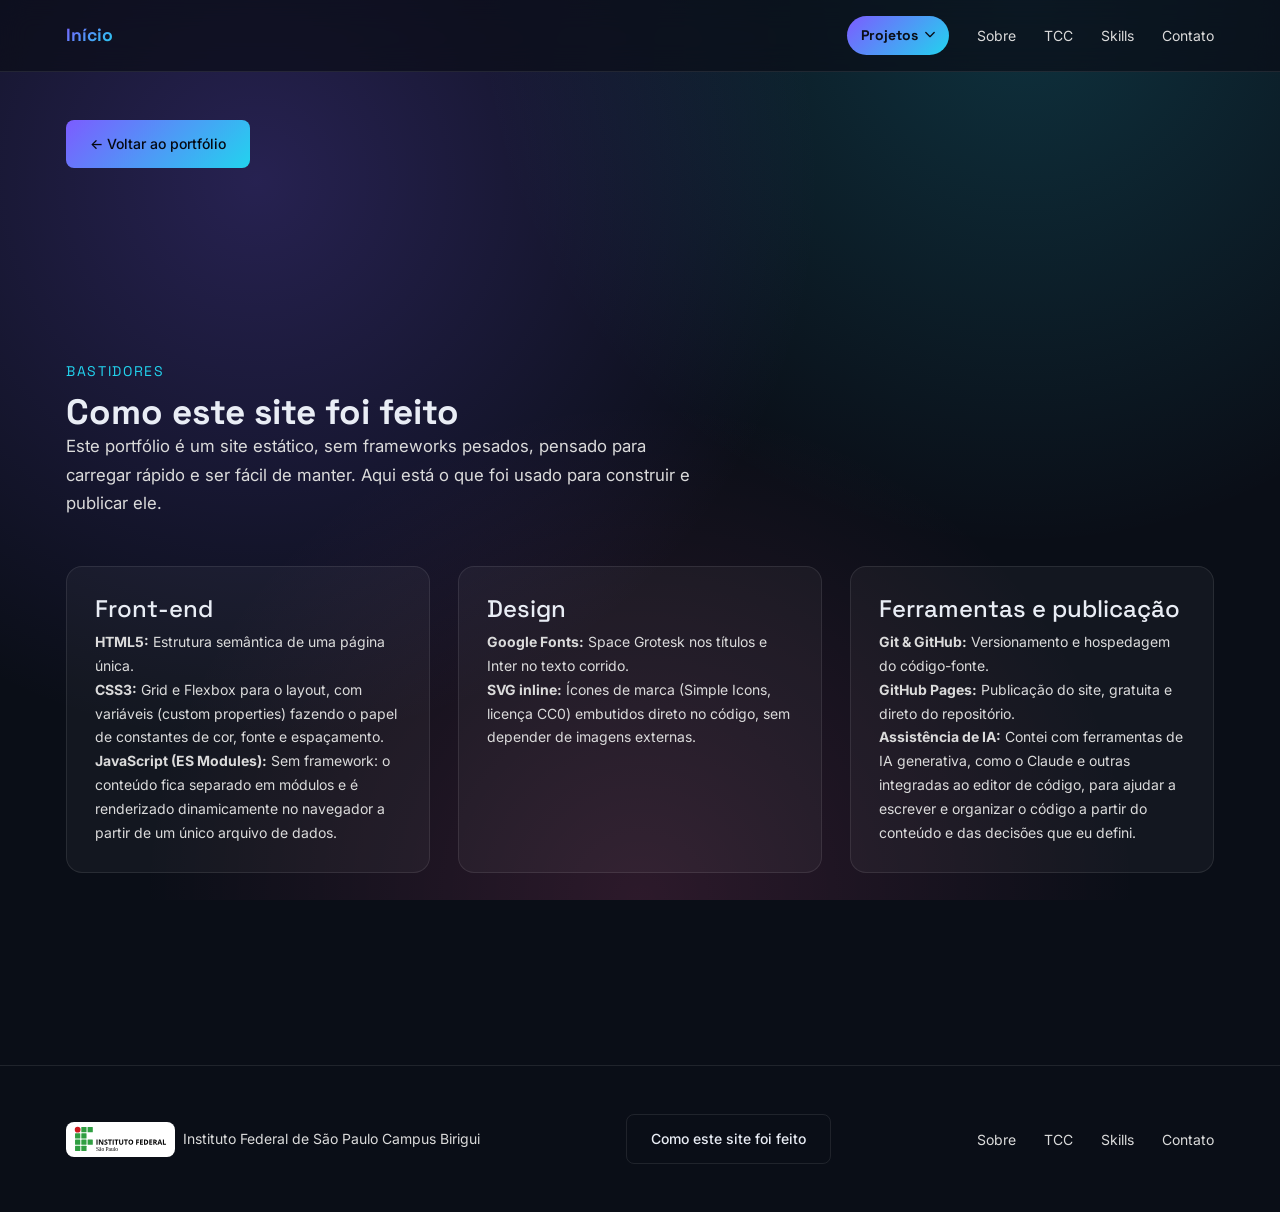
==== tecnologias.html @ b7e650a1 "a" ====
<!DOCTYPE html>
<html lang="pt-BR">
<head>
  <meta charset="UTF-8" />
  <meta name="viewport" content="width=device-width, initial-scale=1.0" />
  <title>Como este site foi feito</title>
  <meta name="description" content="Tecnologias usadas para construir este portfólio" />

  <link rel="icon" type="image/svg+xml" href="data:image/svg+xml,%3Csvg xmlns='http://www.w3.org/2000/svg' viewBox='0 0 64 64'%3E%3Cdefs%3E%3ClinearGradient id='g' x1='0' y1='0' x2='1' y2='1'%3E%3Cstop offset='0' stop-color='%237c5cff'/%3E%3Cstop offset='1' stop-color='%2322d3ee'/%3E%3C/linearGradient%3E%3C/defs%3E%3Crect width='64' height='64' rx='14' fill='url(%23g)'/%3E%3Ctext x='32' y='43' font-family='Arial' font-weight='700' font-size='28' fill='white' text-anchor='middle'%3ELN%3C/text%3E%3C/svg%3E" />

  <link rel="preconnect" href="https://fonts.googleapis.com" />
  <link rel="preconnect" href="https://fonts.gstatic.com" crossorigin />
  <link href="https://fonts.googleapis.com/css2?family=Space+Grotesk:wght@500;700&family=Inter:wght@400;500&display=swap" rel="stylesheet" />

  <link rel="stylesheet" href="./css/0-style.css" />
</head>
<body>
  <header class="site-header" id="site-header">
    <div class="container">
      <a href="#inicio" class="brand" id="nav-brand"></a>
      <nav>
        <ul class="nav-links" id="nav-links"></ul>
      </nav>
      <button class="nav-toggle" id="nav-toggle" type="button" aria-expanded="false" aria-controls="nav-links" aria-label="Abrir menu">
        <span class="nav-toggle-bar"></span>
        <span class="nav-toggle-bar"></span>
        <span class="nav-toggle-bar"></span>
      </button>
    </div>
  </header>

  <main class="container">
    <section id="voltar">
      <a class="btn btn--primary" href="./index.html">← Voltar ao portfólio</a>
    </section>

    <section id="tecnologias">
      <div class="section-head" id="makingof-head" data-reveal></div>
      <div class="grid grid--cards" id="makingof-body" data-reveal></div>
    </section>
  </main>

  <footer class="site-footer" id="site-footer">
    <div class="container">
      <a class="footer-org" id="footer-org" target="_blank" rel="noopener"></a>
      <a class="btn btn--ghost" id="footer-cta"></a>
      <ul class="nav-links" id="footer-links"></ul>
    </div>
  </footer>

  <script type="module" src="./js/0-script.js"></script>
</body>
</html>
---- css/0-style.css ----
/* Ponto de entrada: apenas agrega os módulos numerados abaixo para o index.html */
@import "./1-tokens.css";
@import "./2-reset.css";
@import "./3-layout.css";
@import "./4-components.css";
@import "./5-animations.css";
@import "./6-responsive.css";
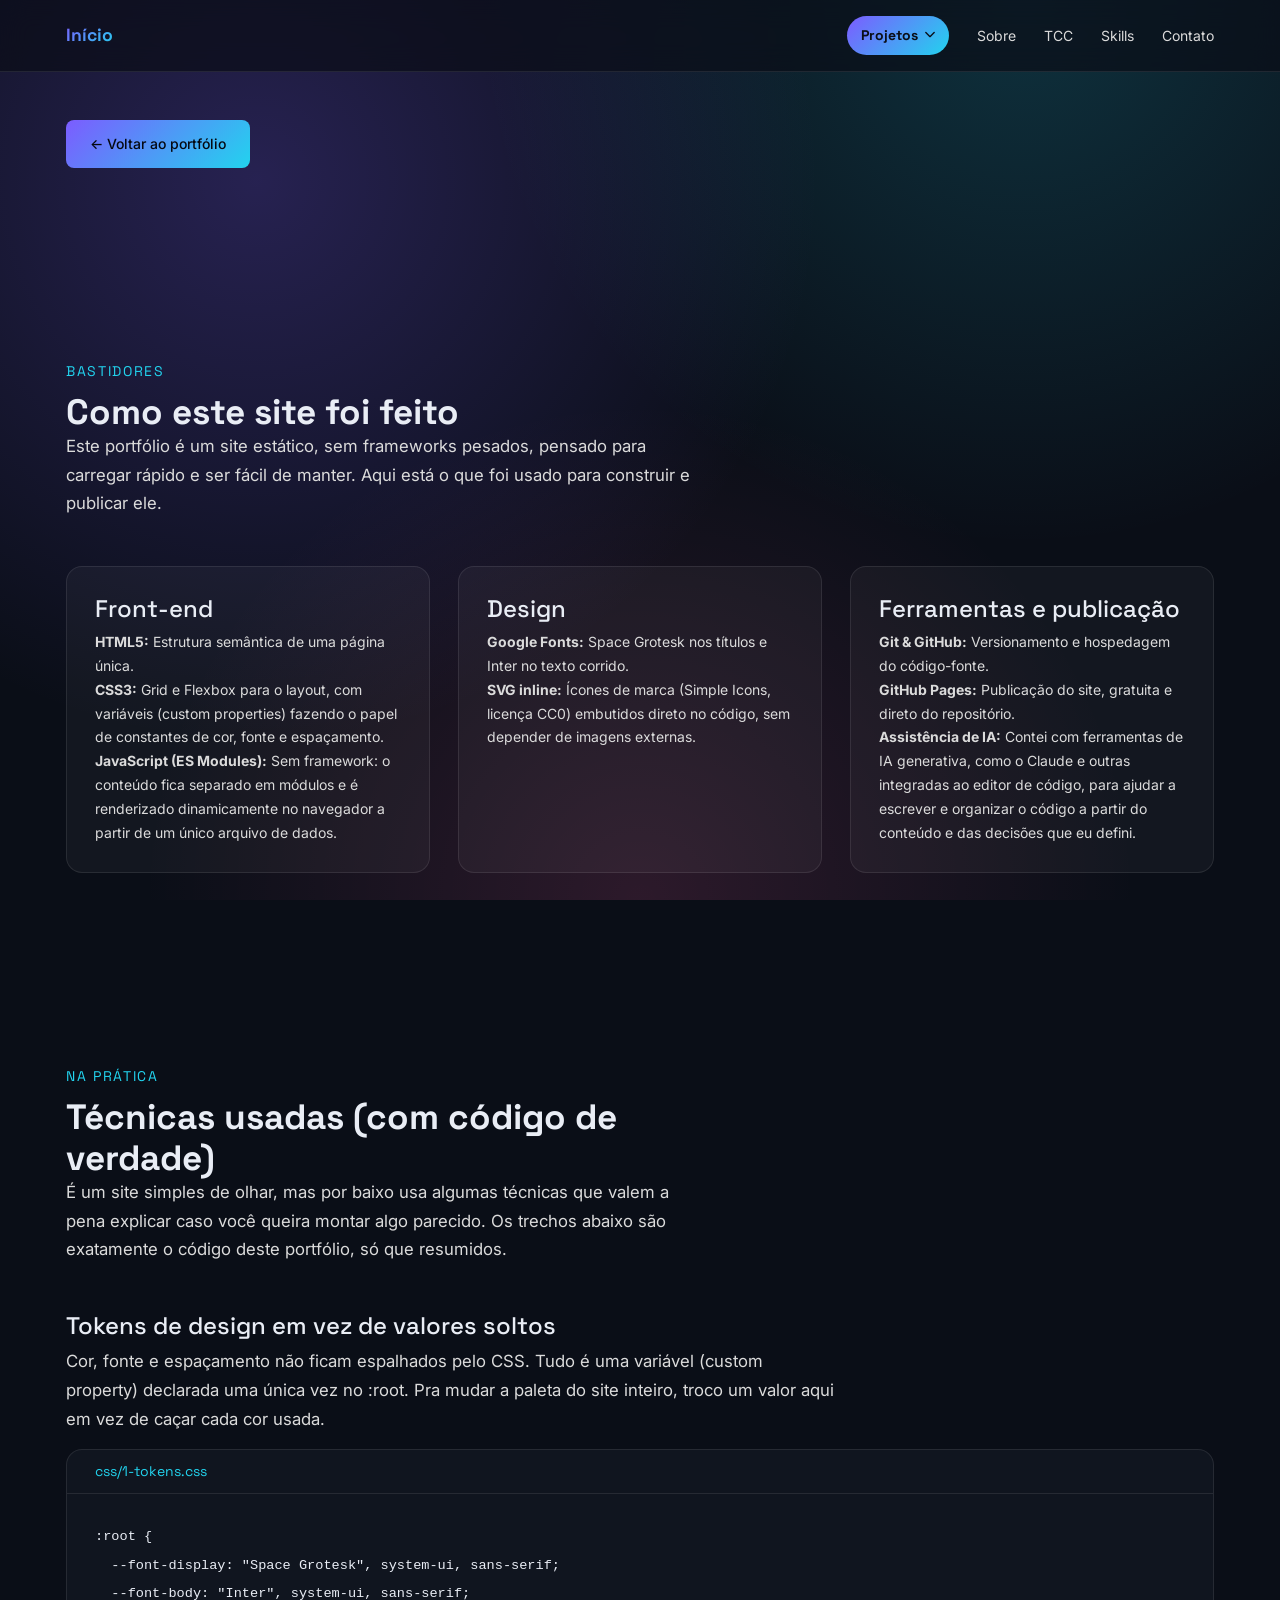
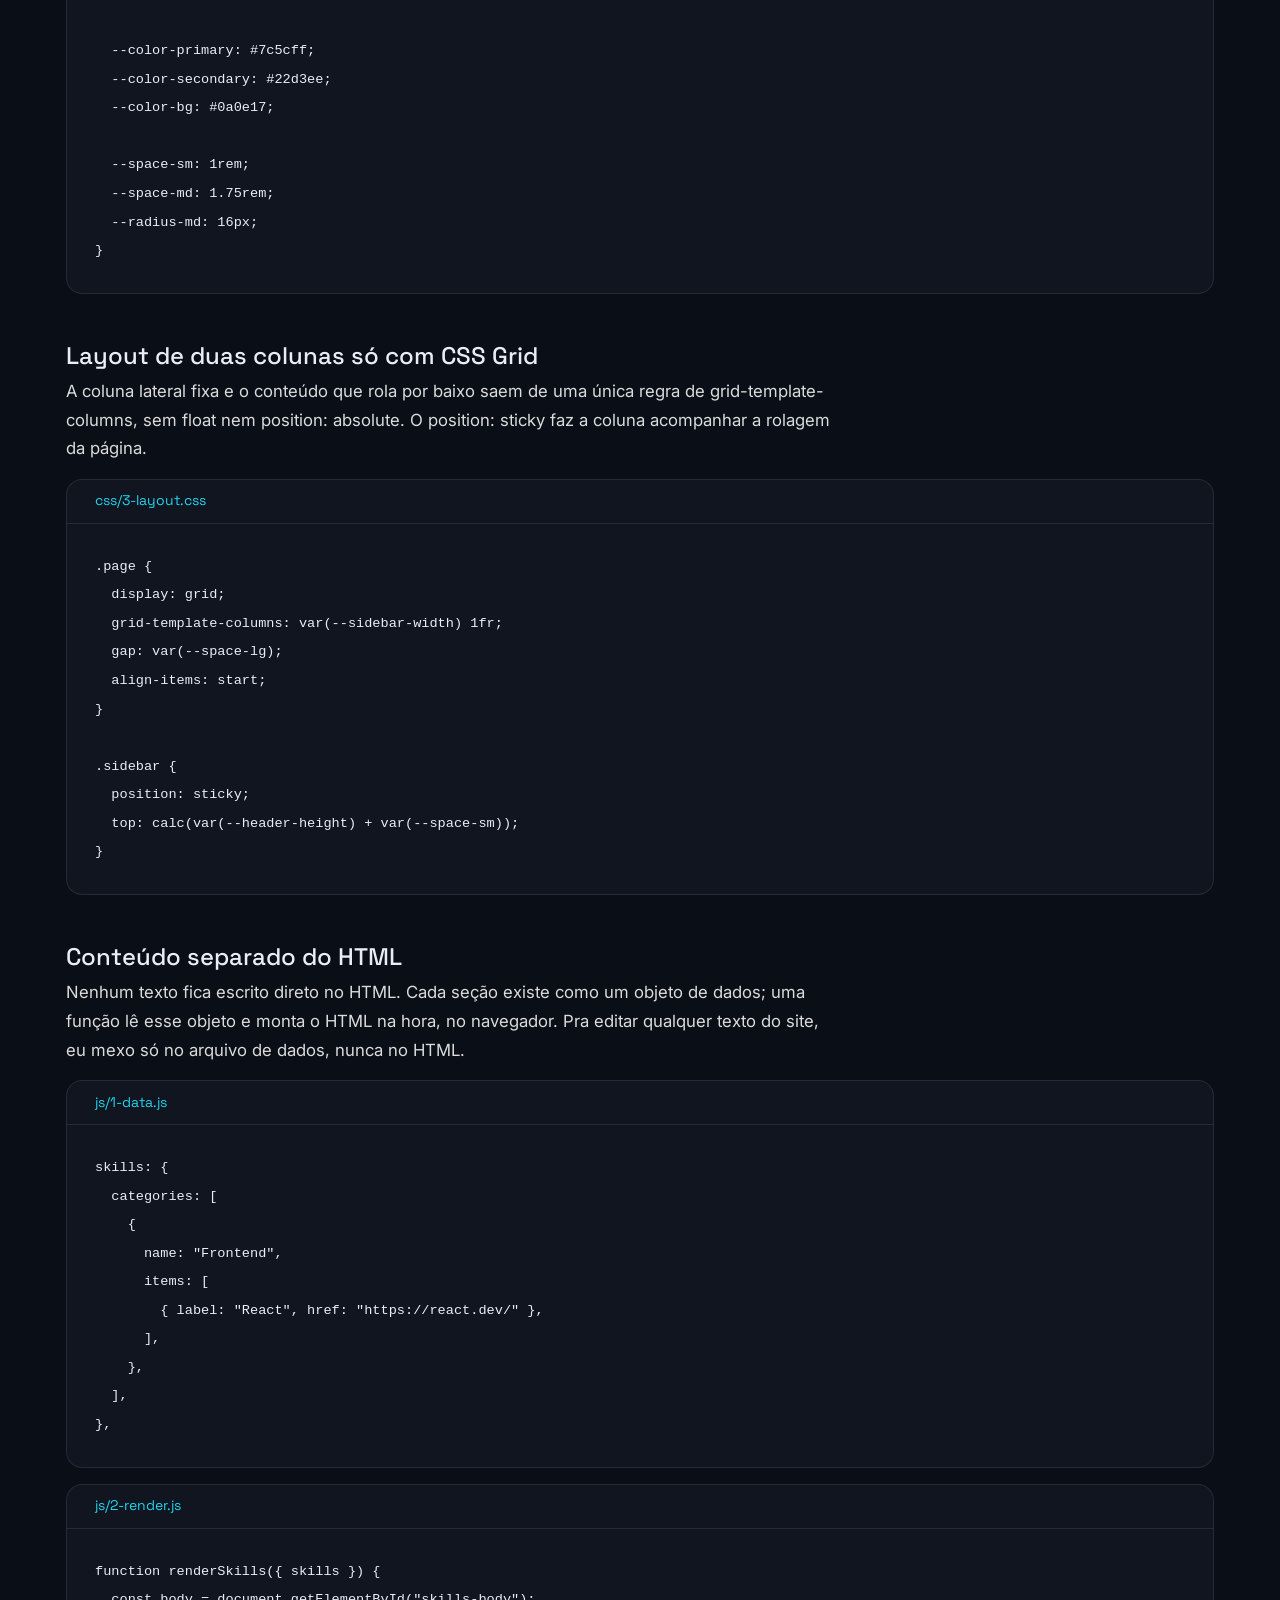
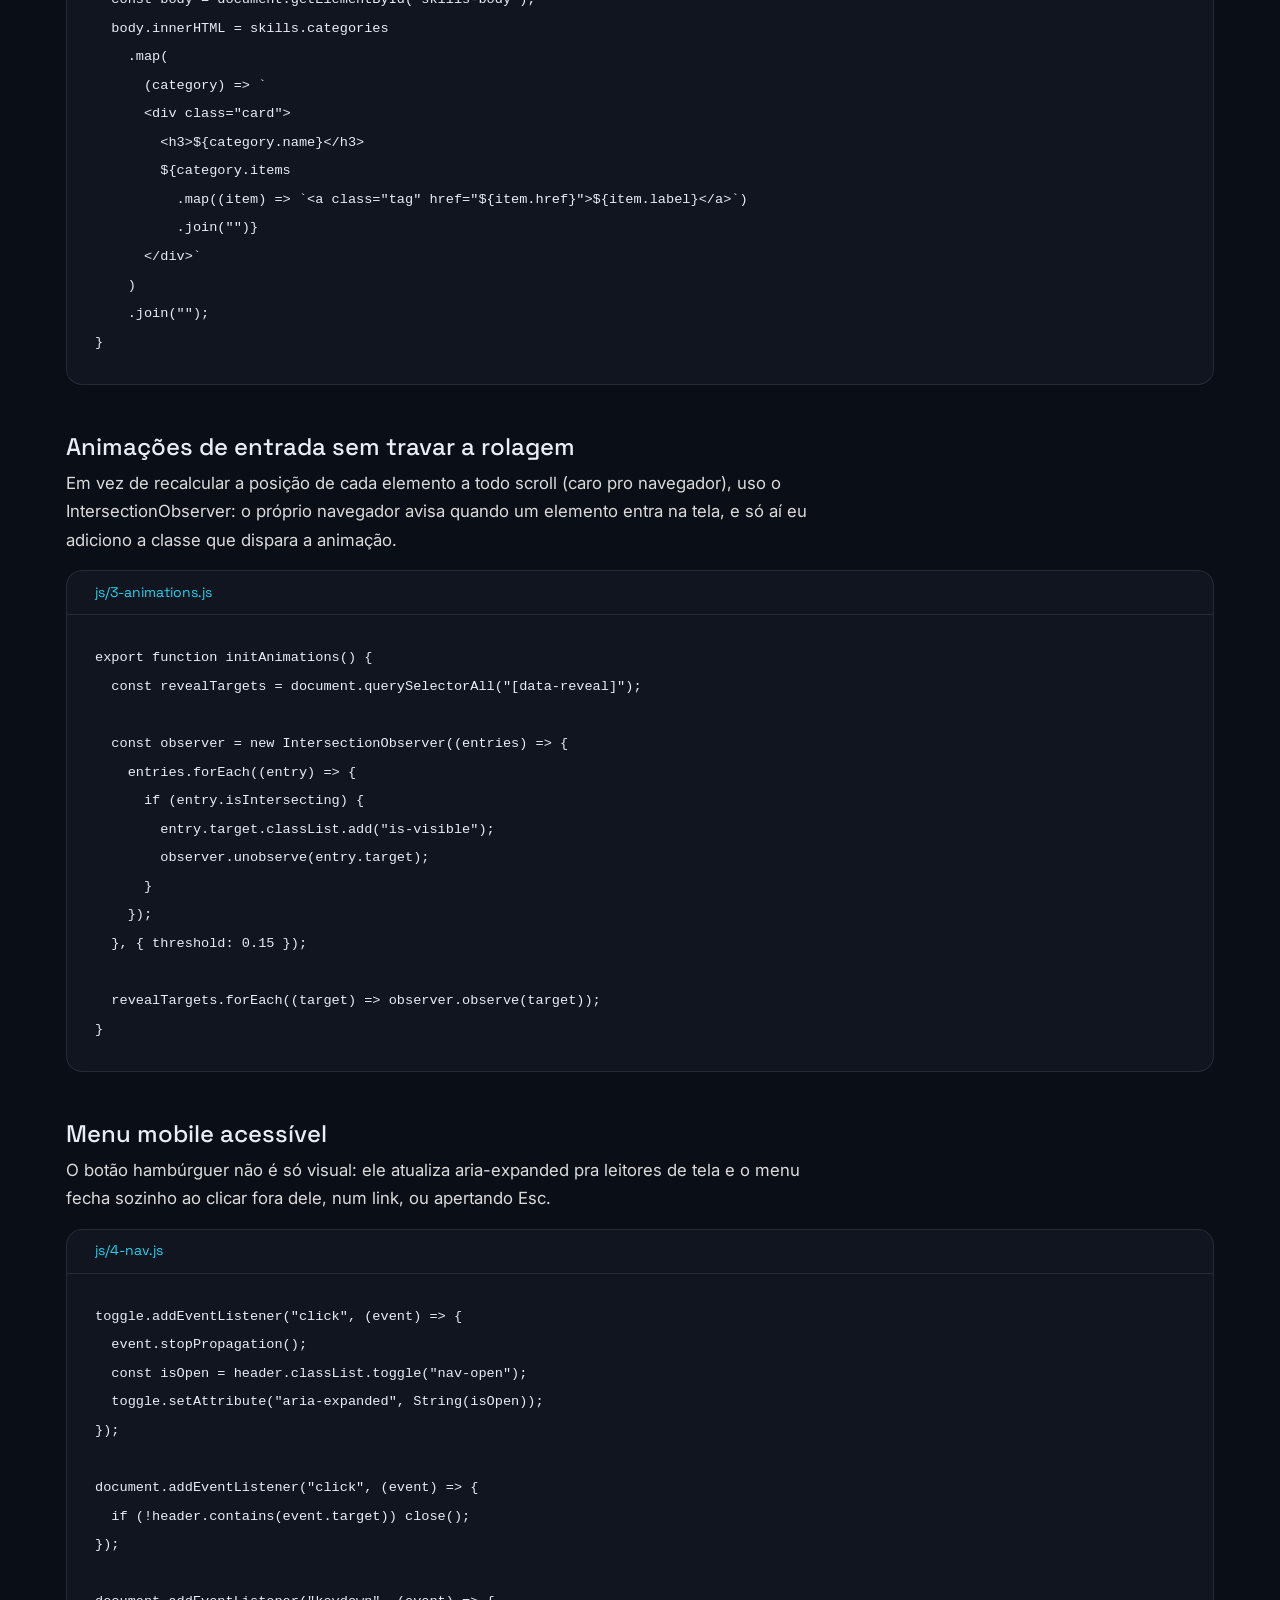
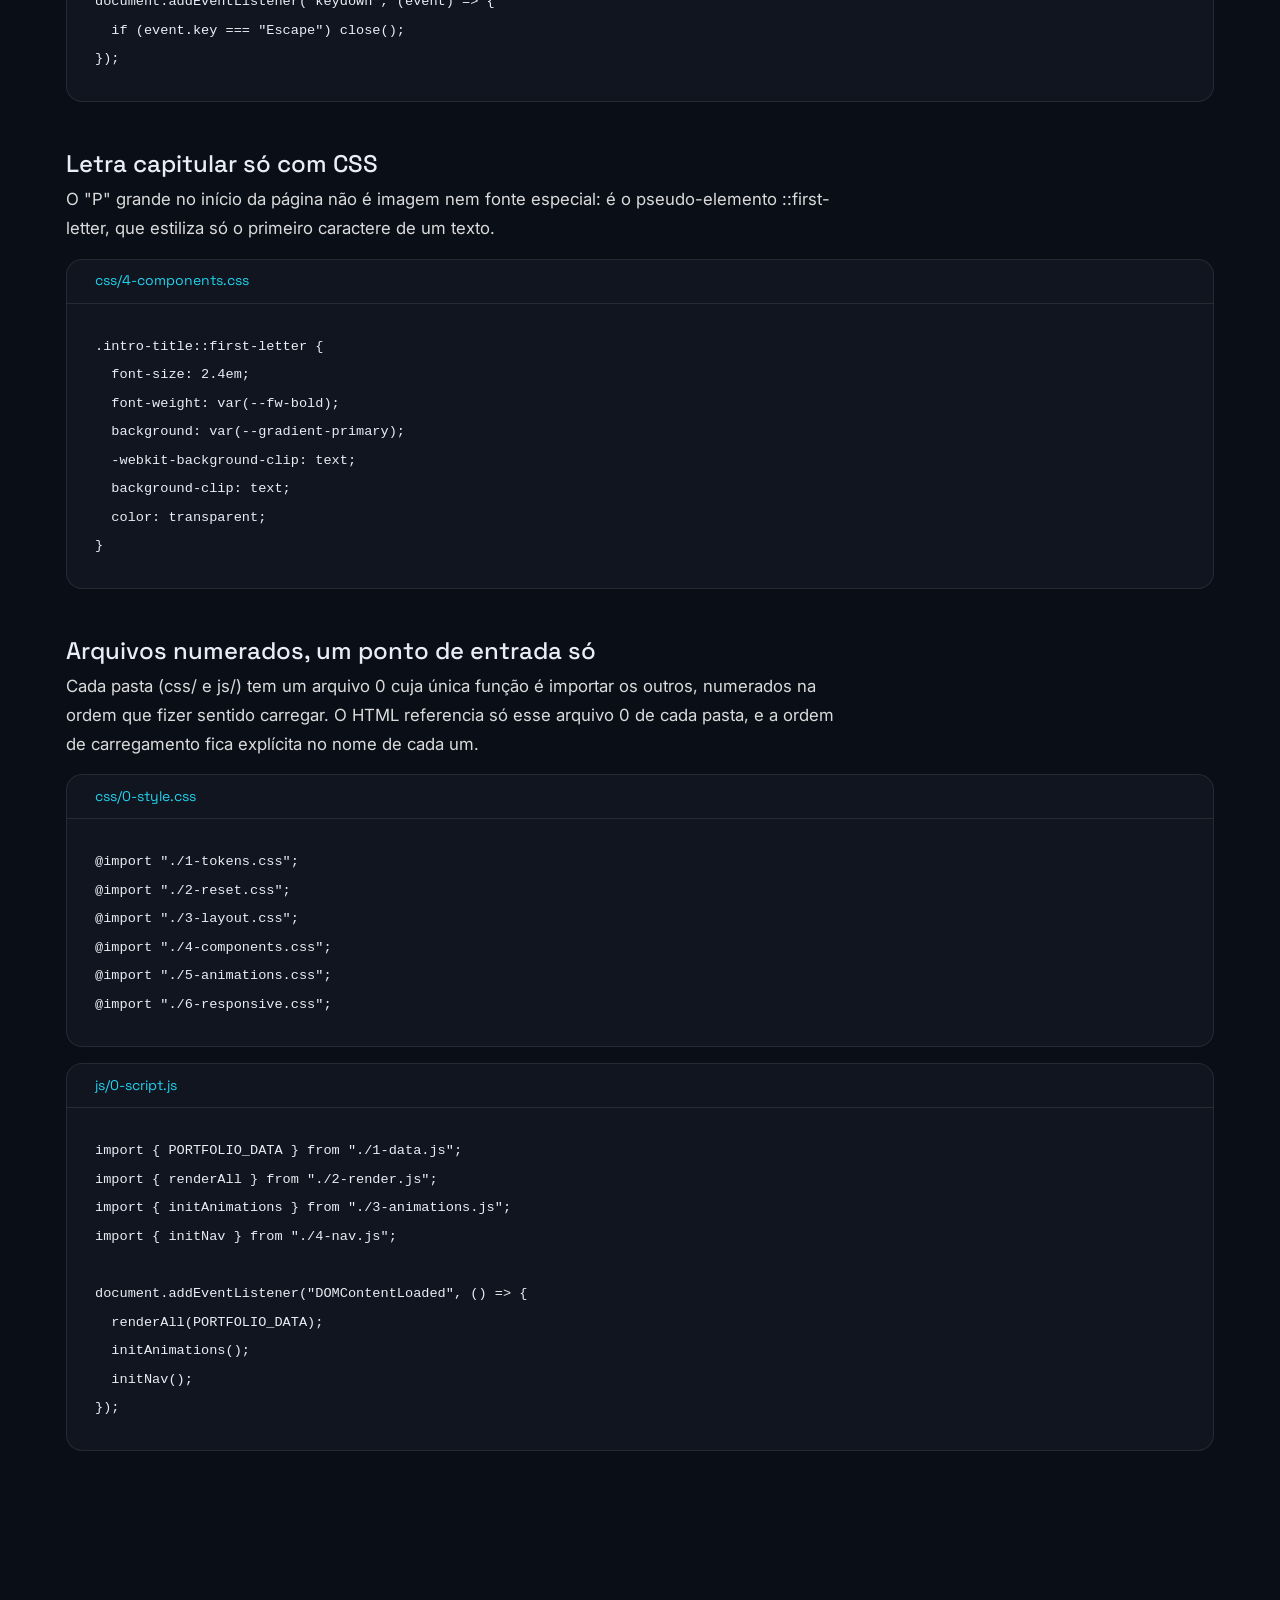
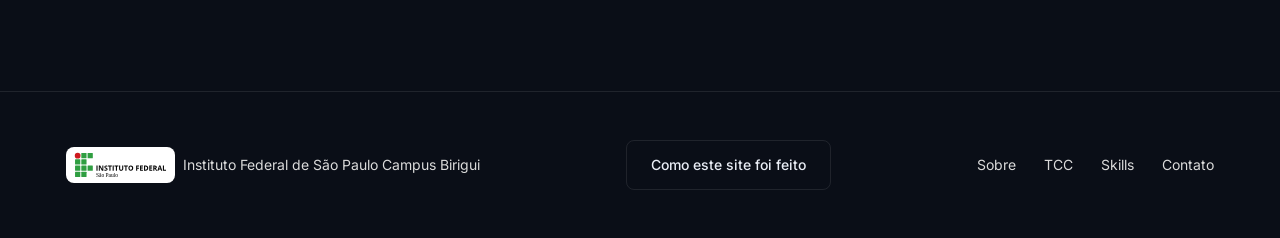
==== commit 2fb649f0: "Perfeito" ====
--- a/tecnologias.html
+++ b/tecnologias.html
@@ -38,6 +38,11 @@
       <div class="section-head" id="makingof-head" data-reveal></div>
       <div class="grid grid--cards" id="makingof-body" data-reveal></div>
     </section>
+
+    <section id="tutorial">
+      <div class="section-head" id="tutorial-head" data-reveal></div>
+      <div id="tutorial-body"></div>
+    </section>
   </main>
 
   <footer class="site-footer" id="site-footer">
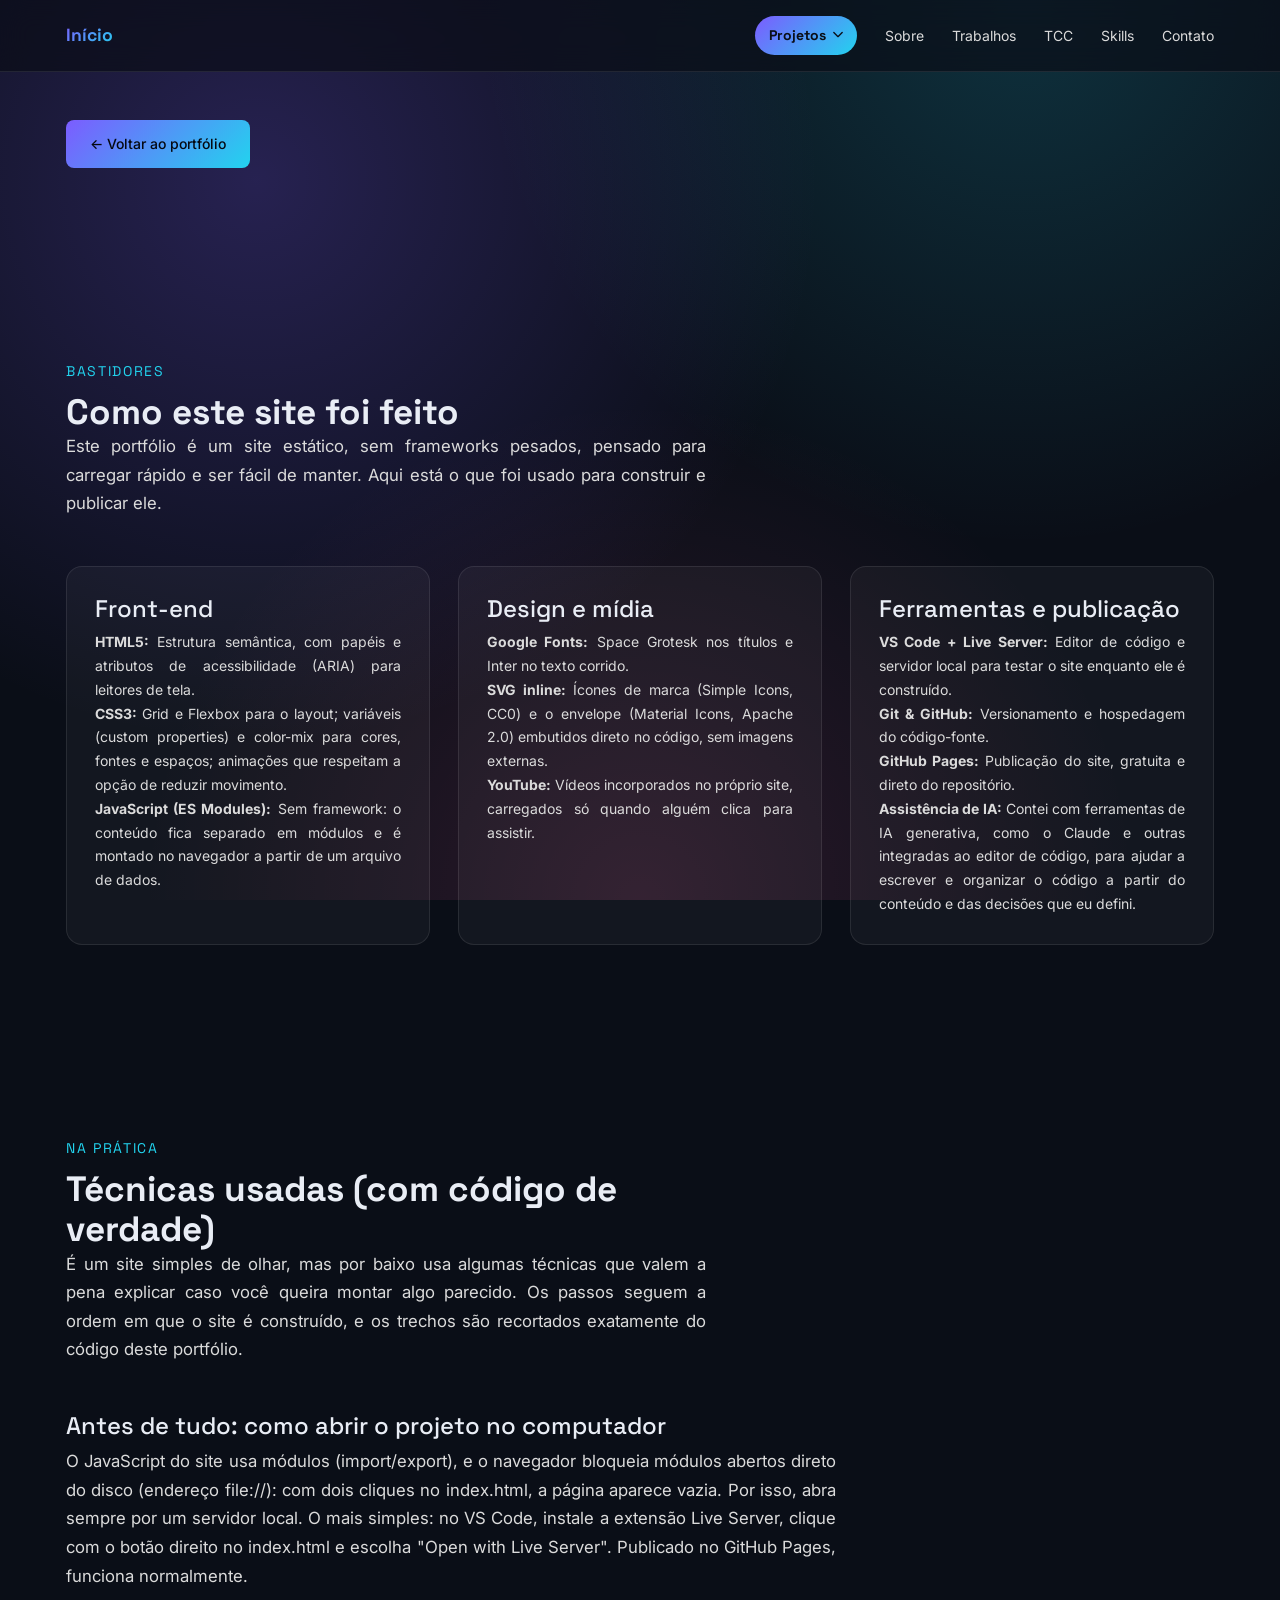
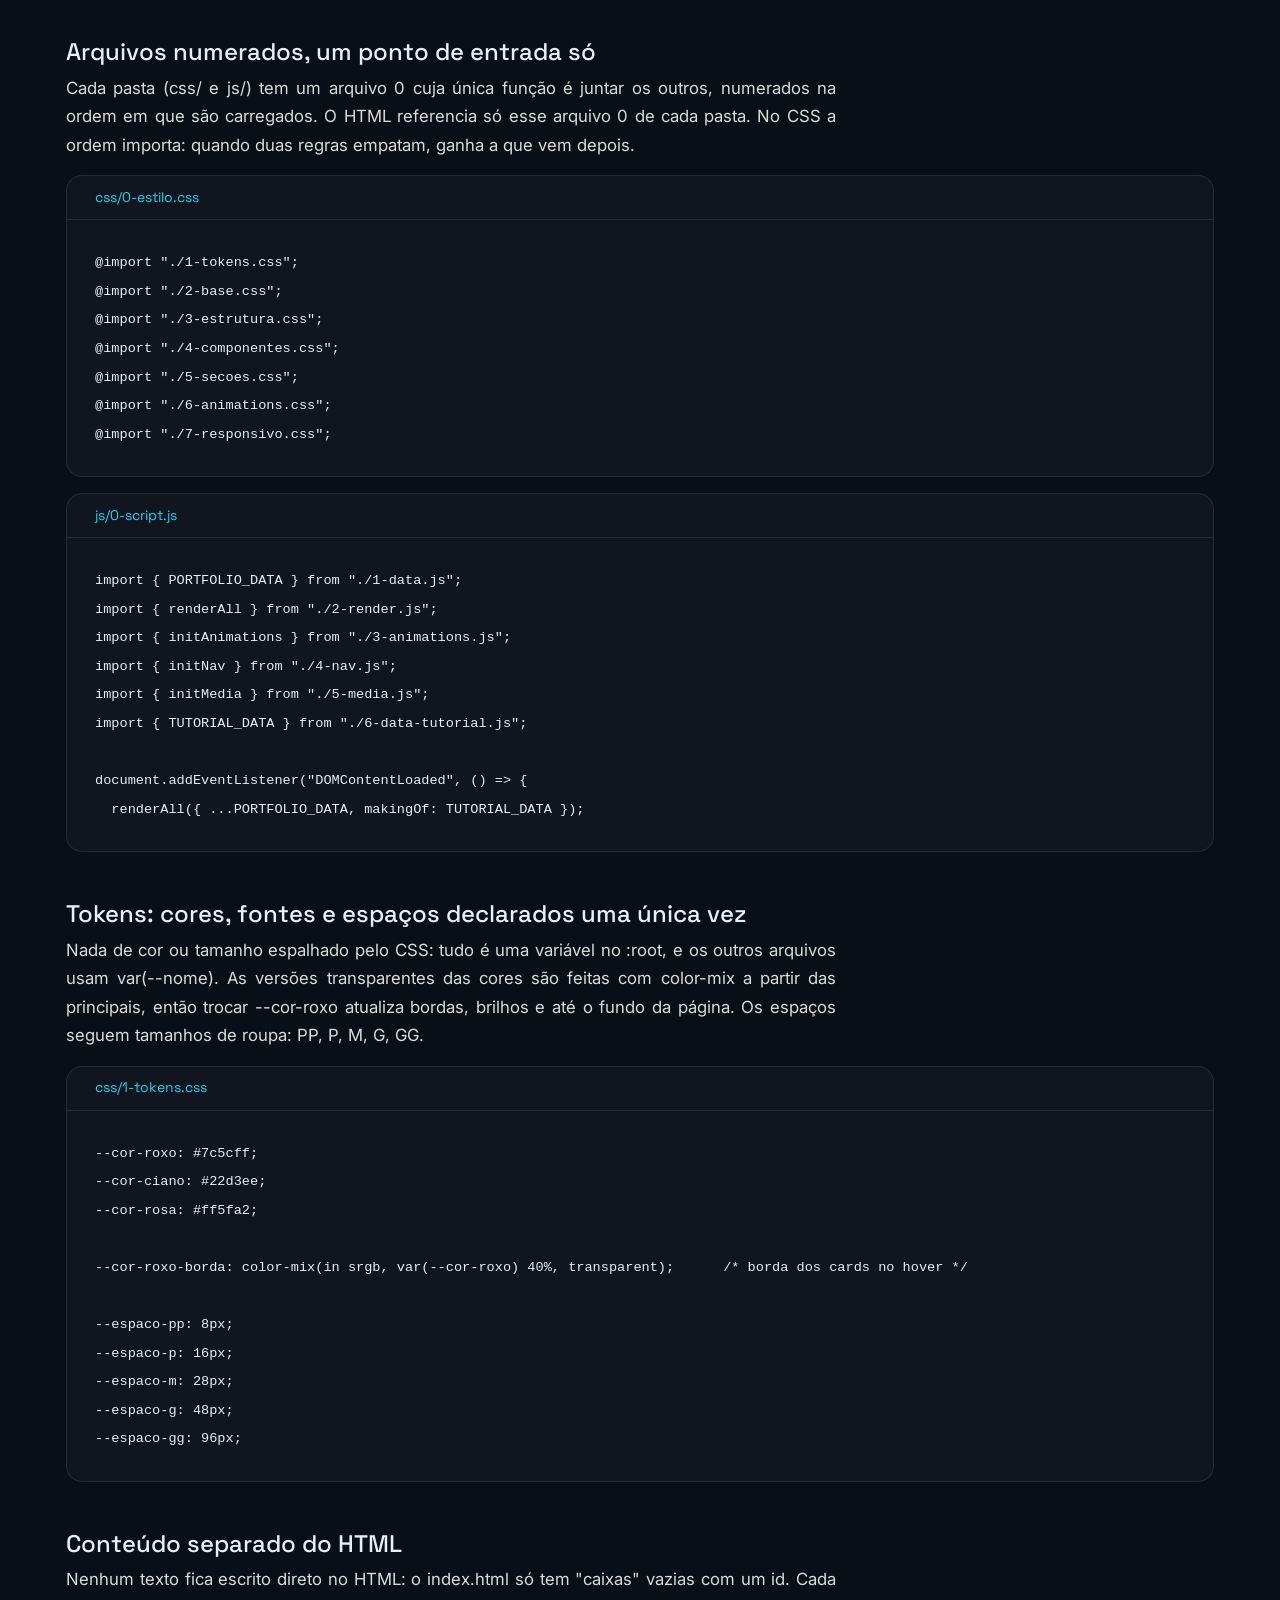
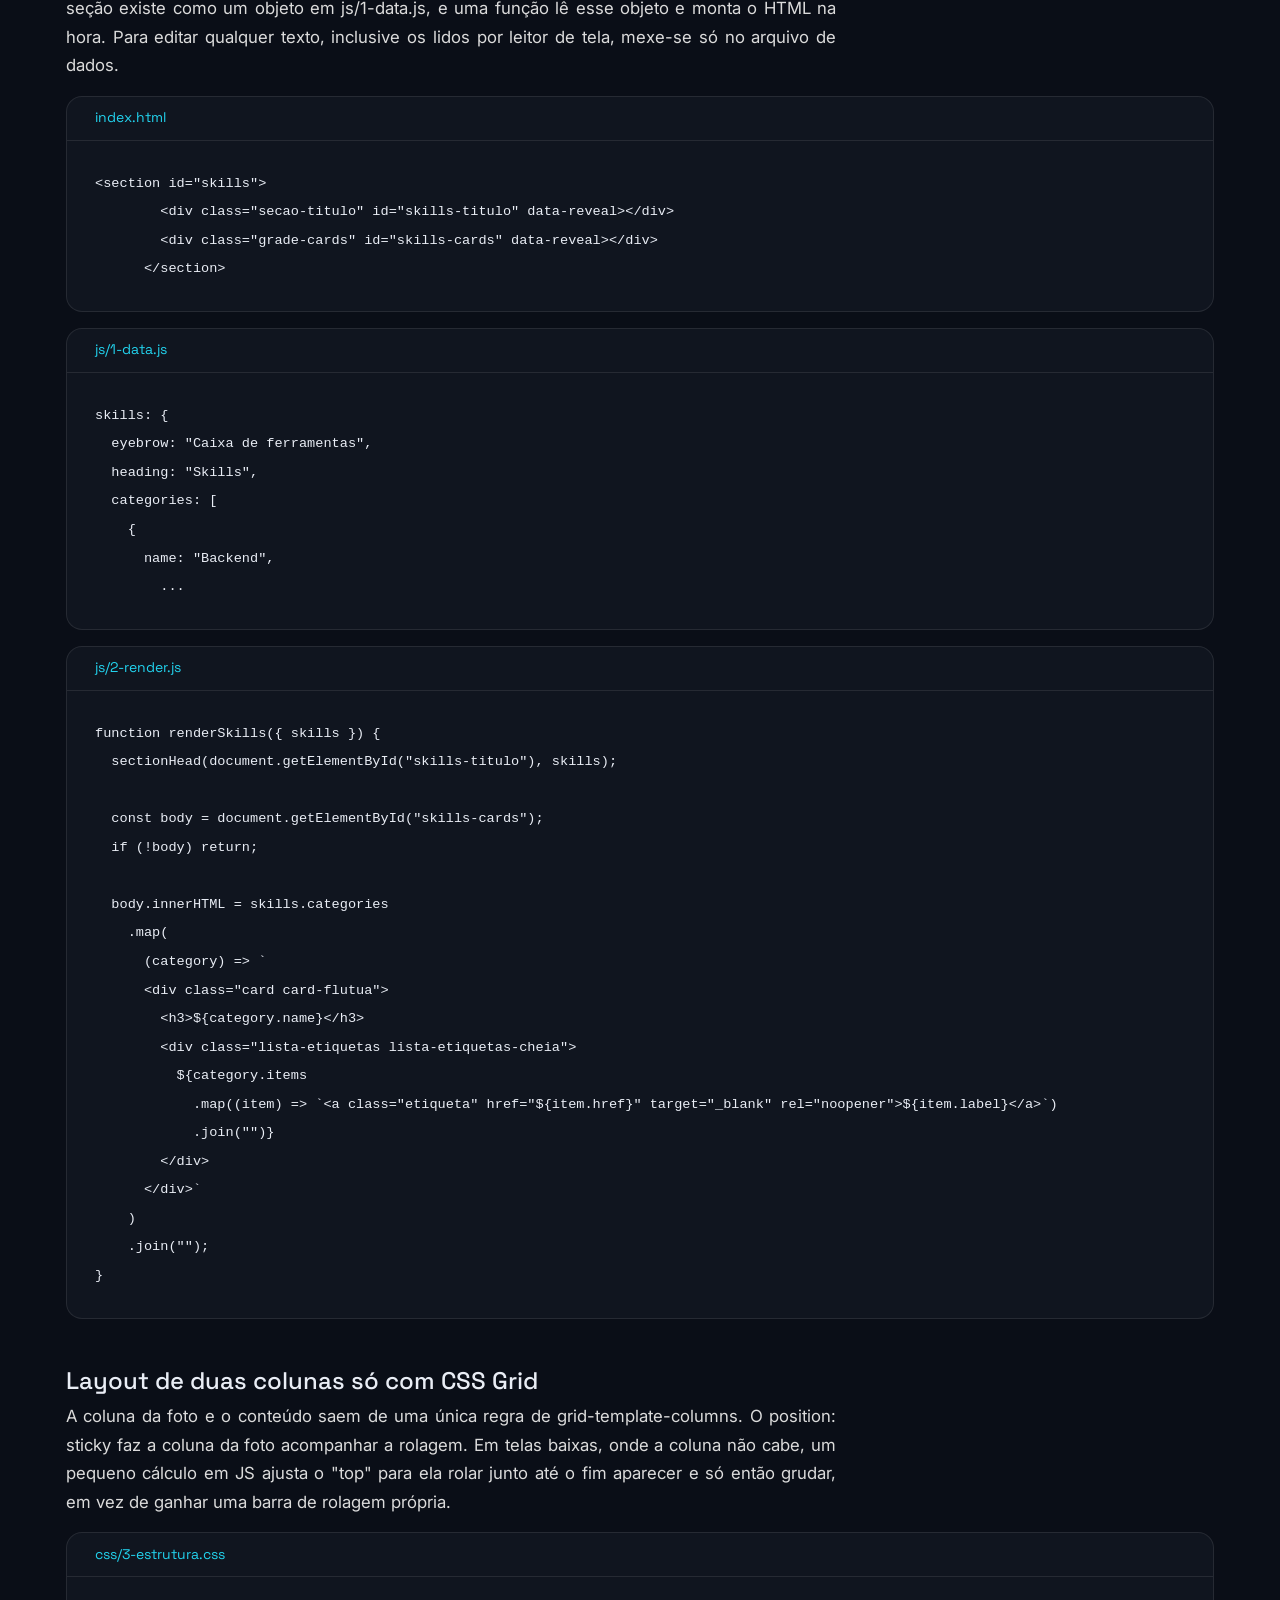
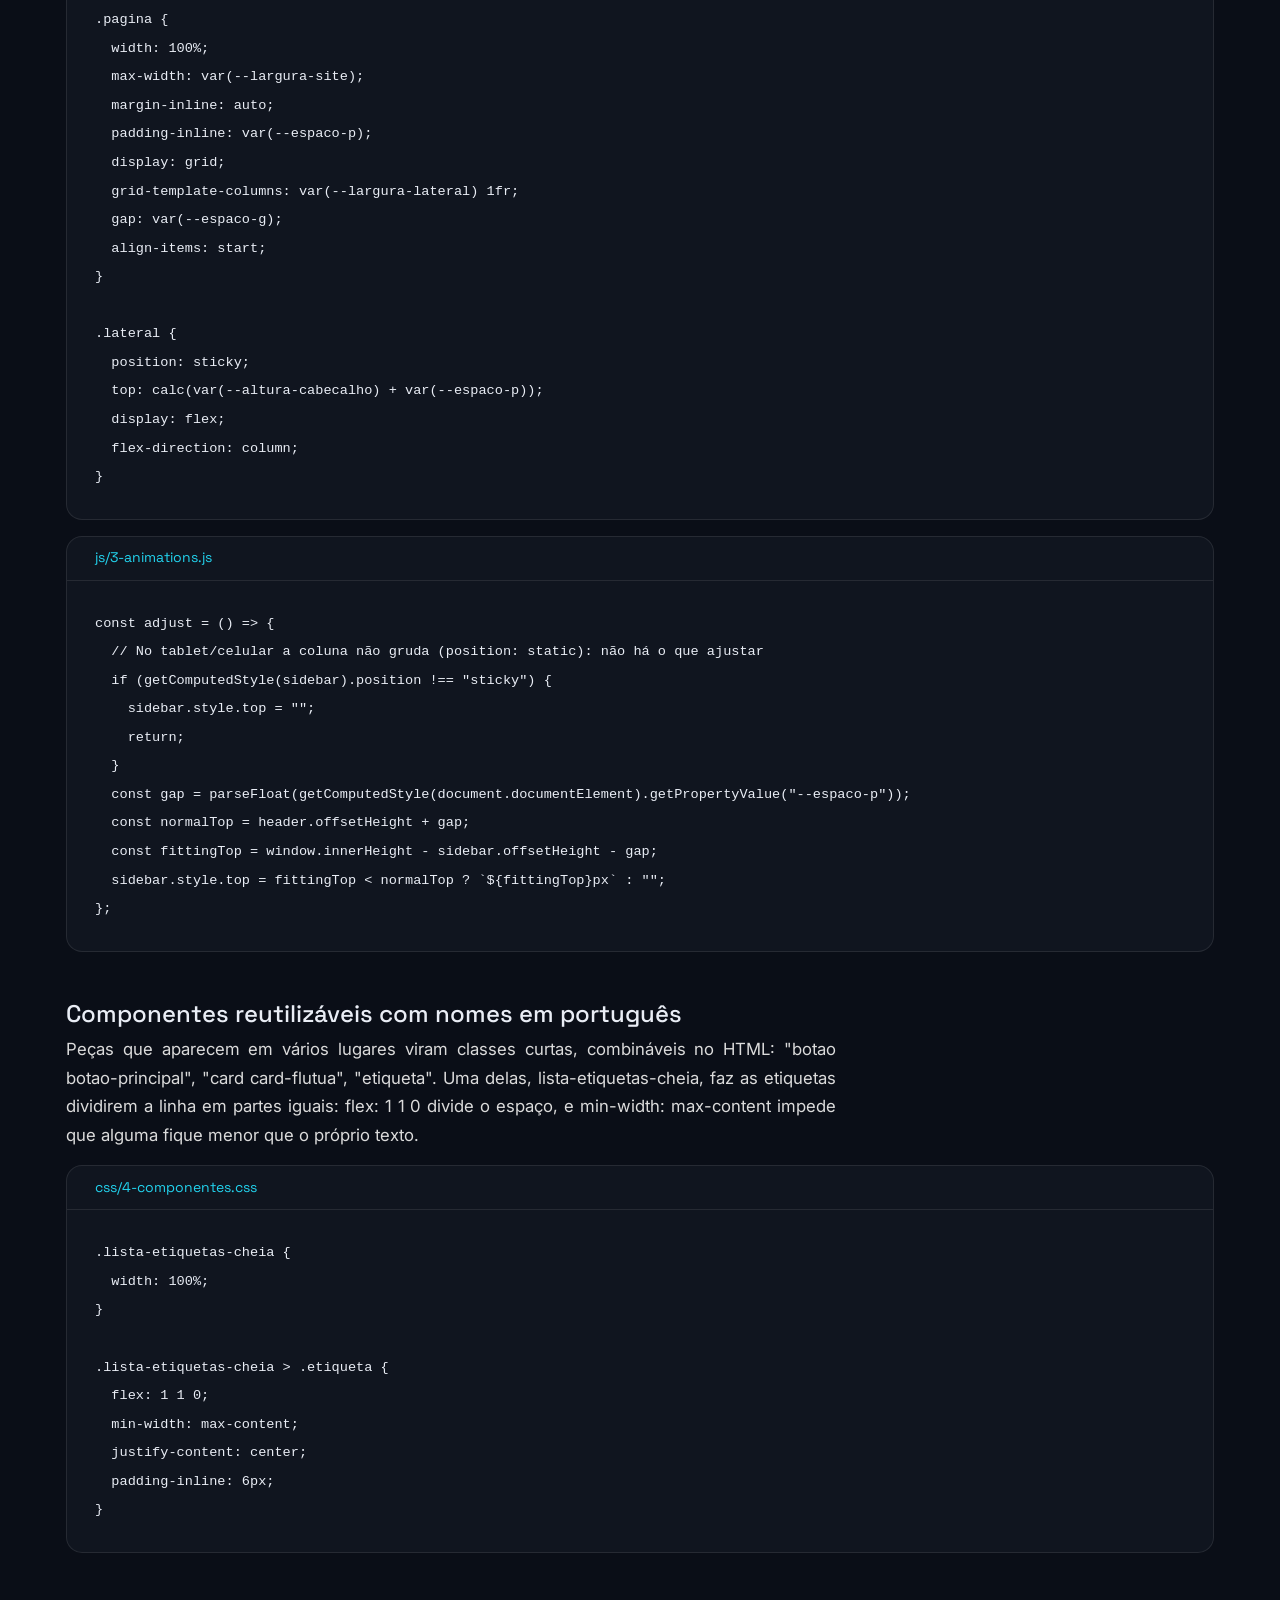
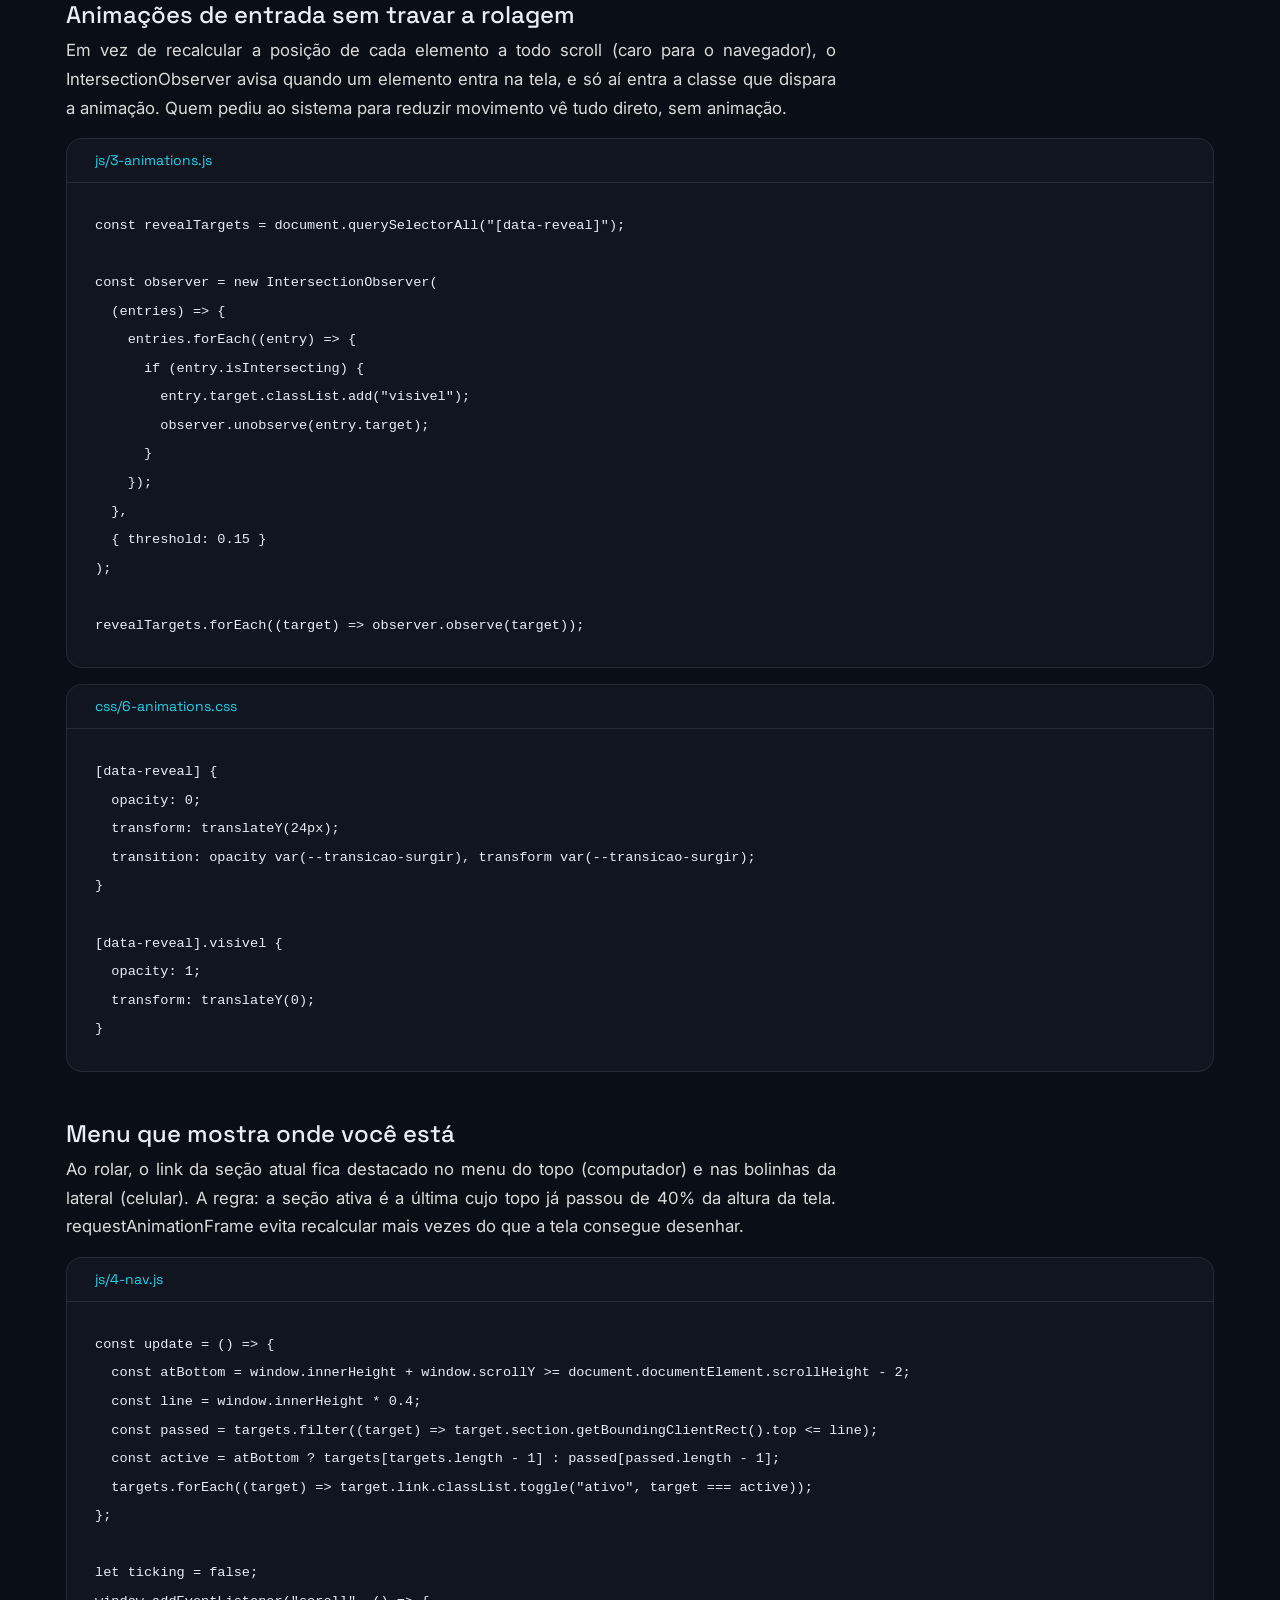
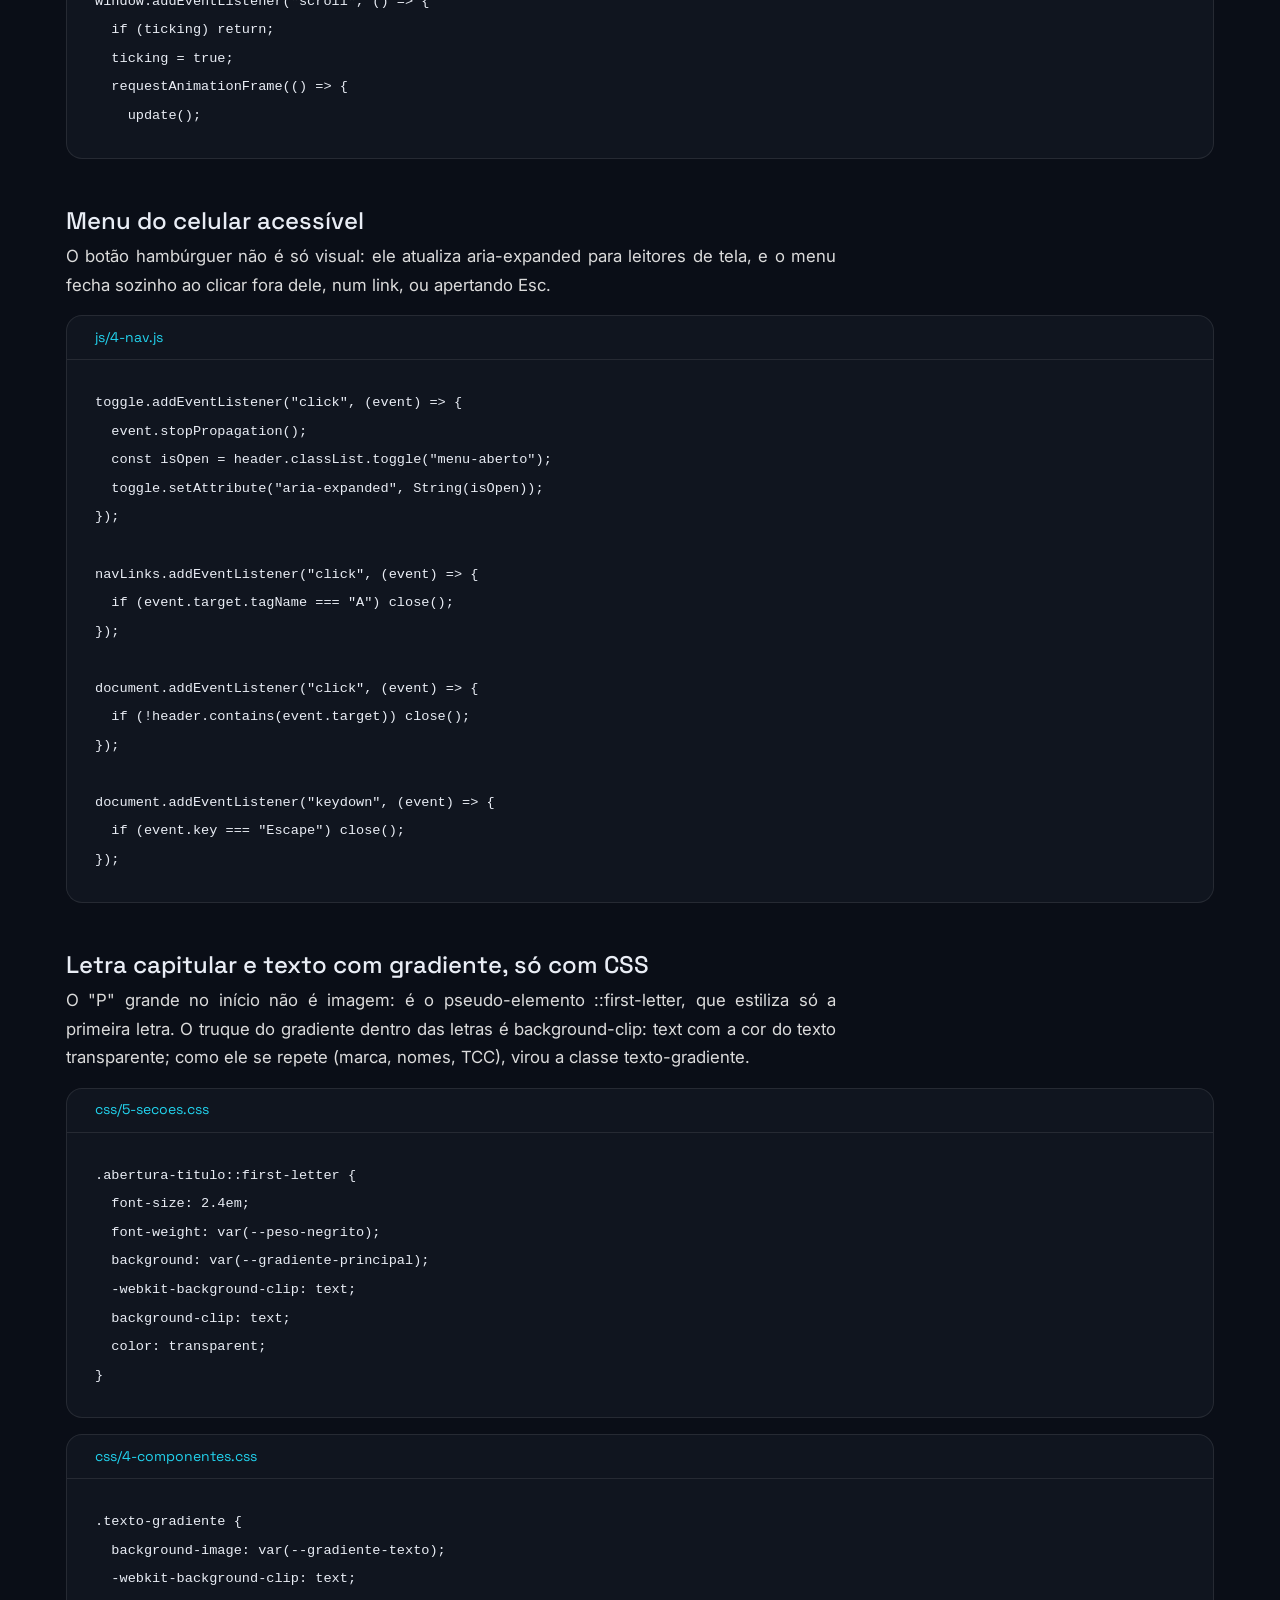
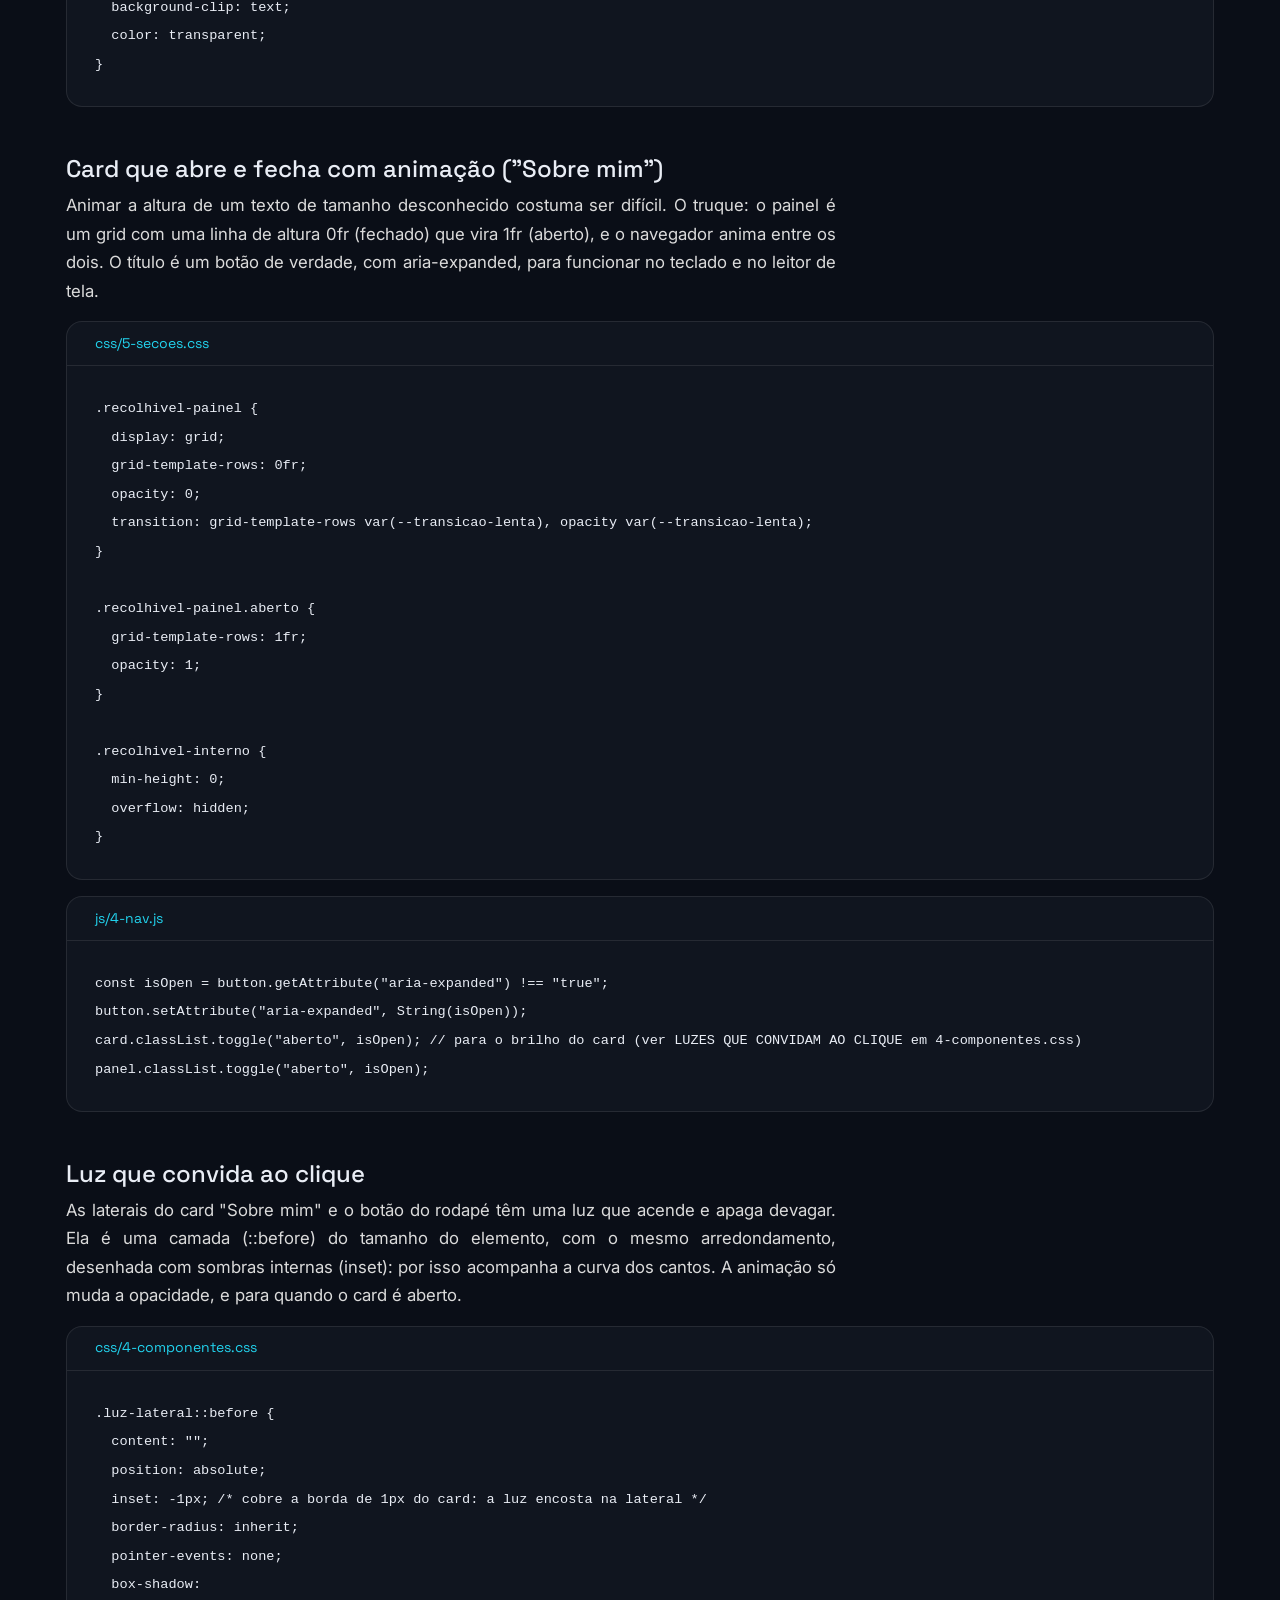
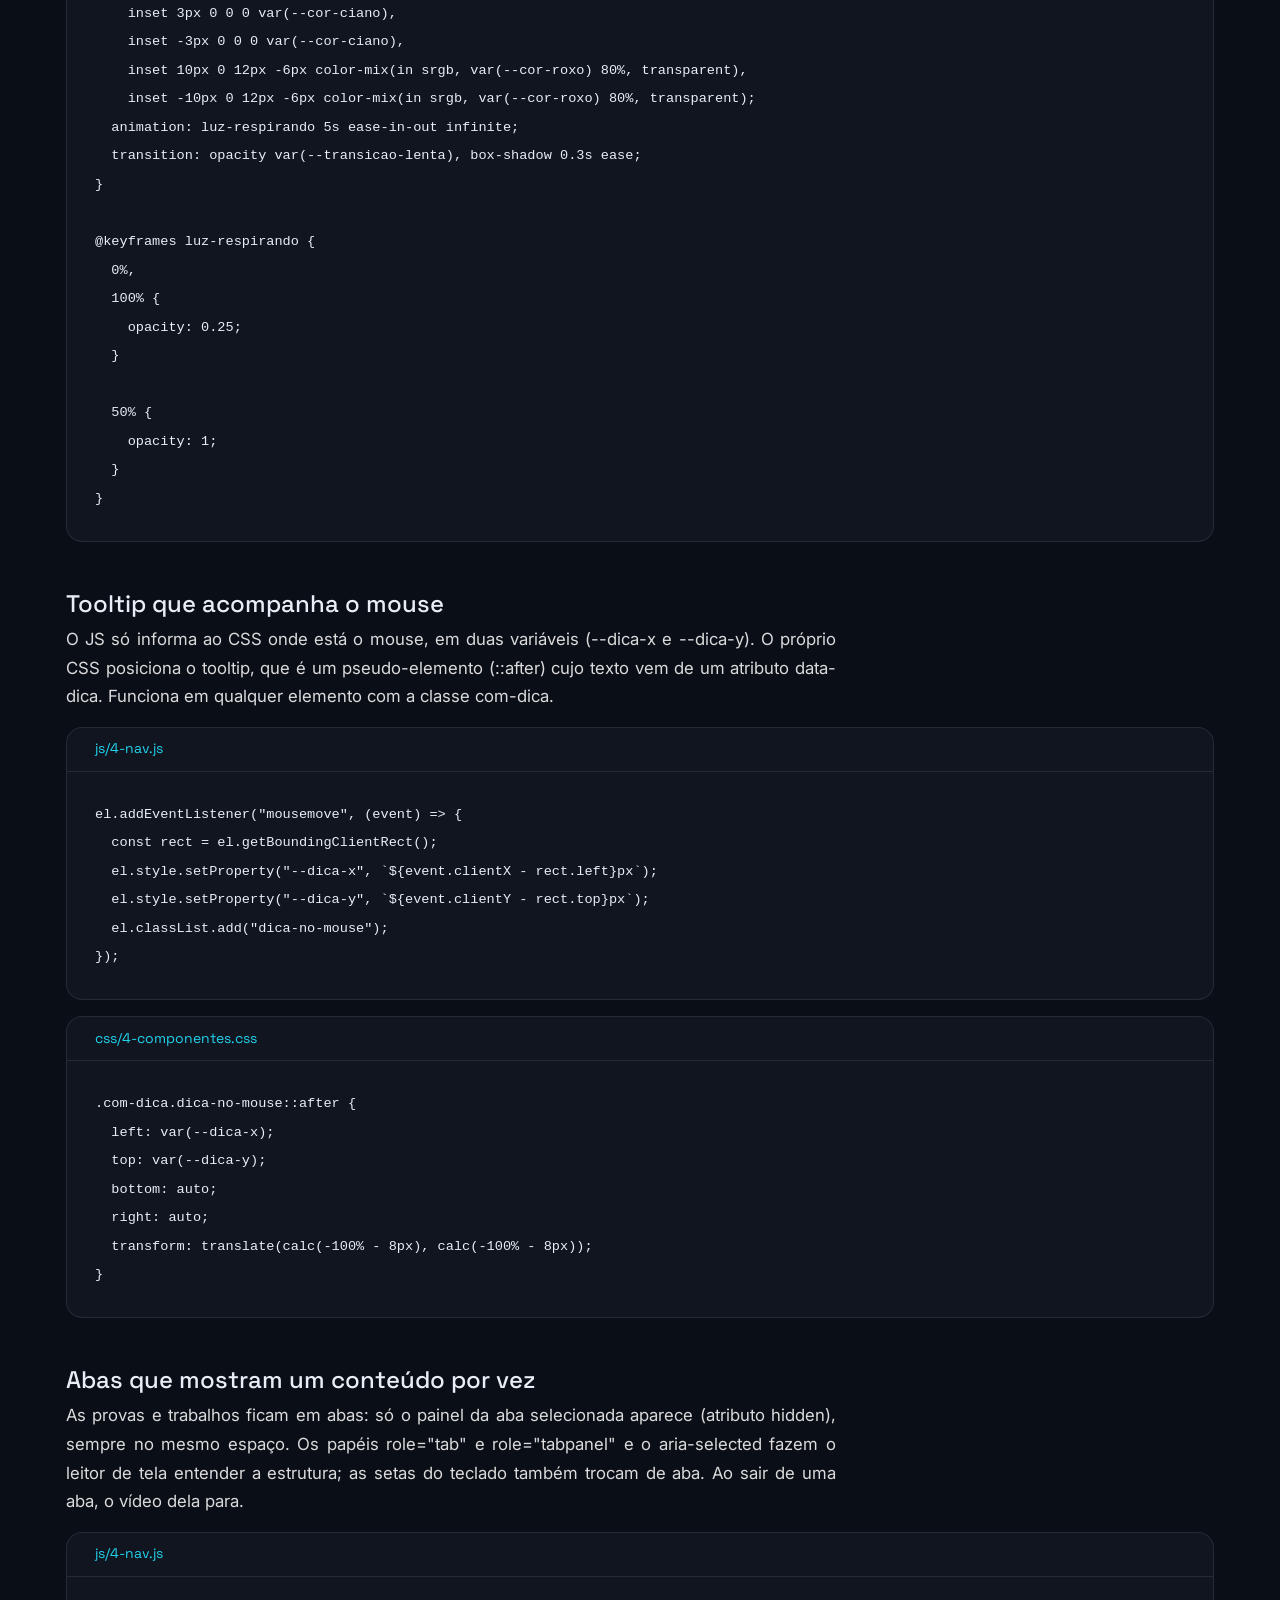
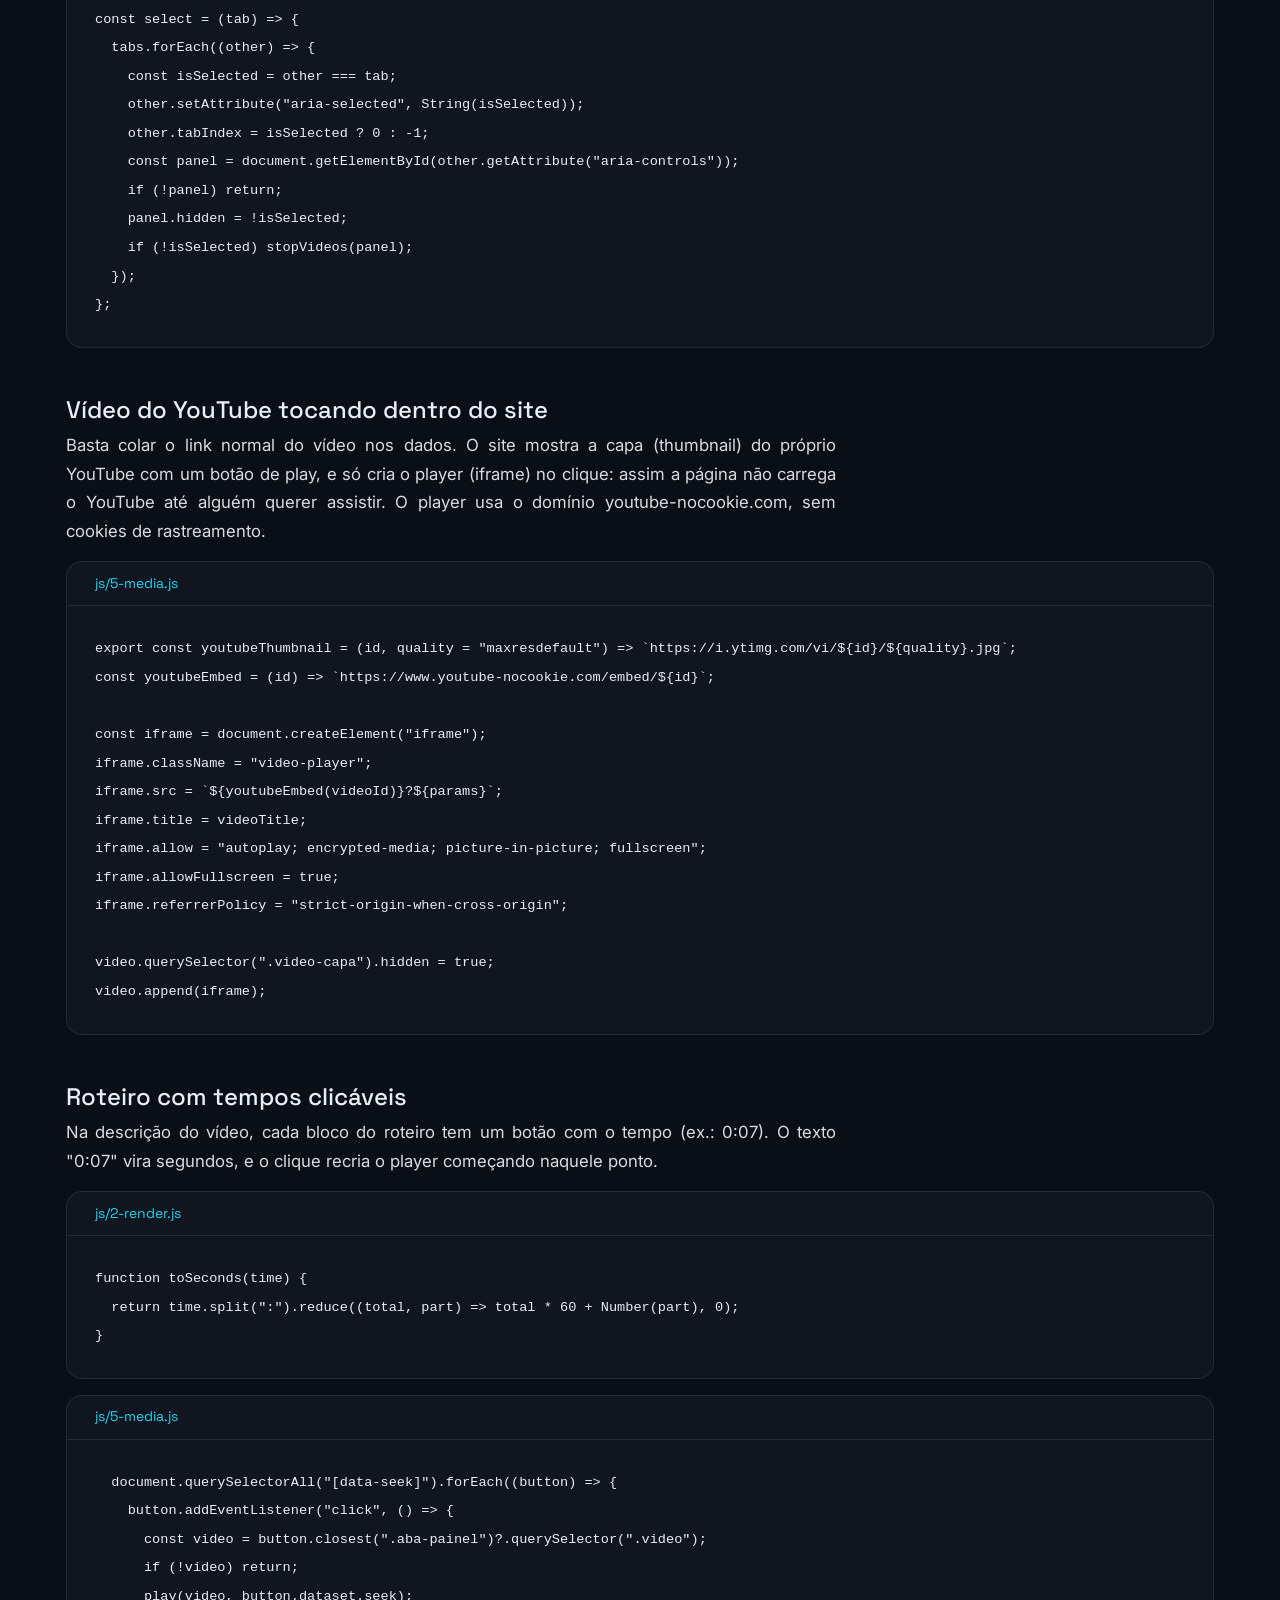
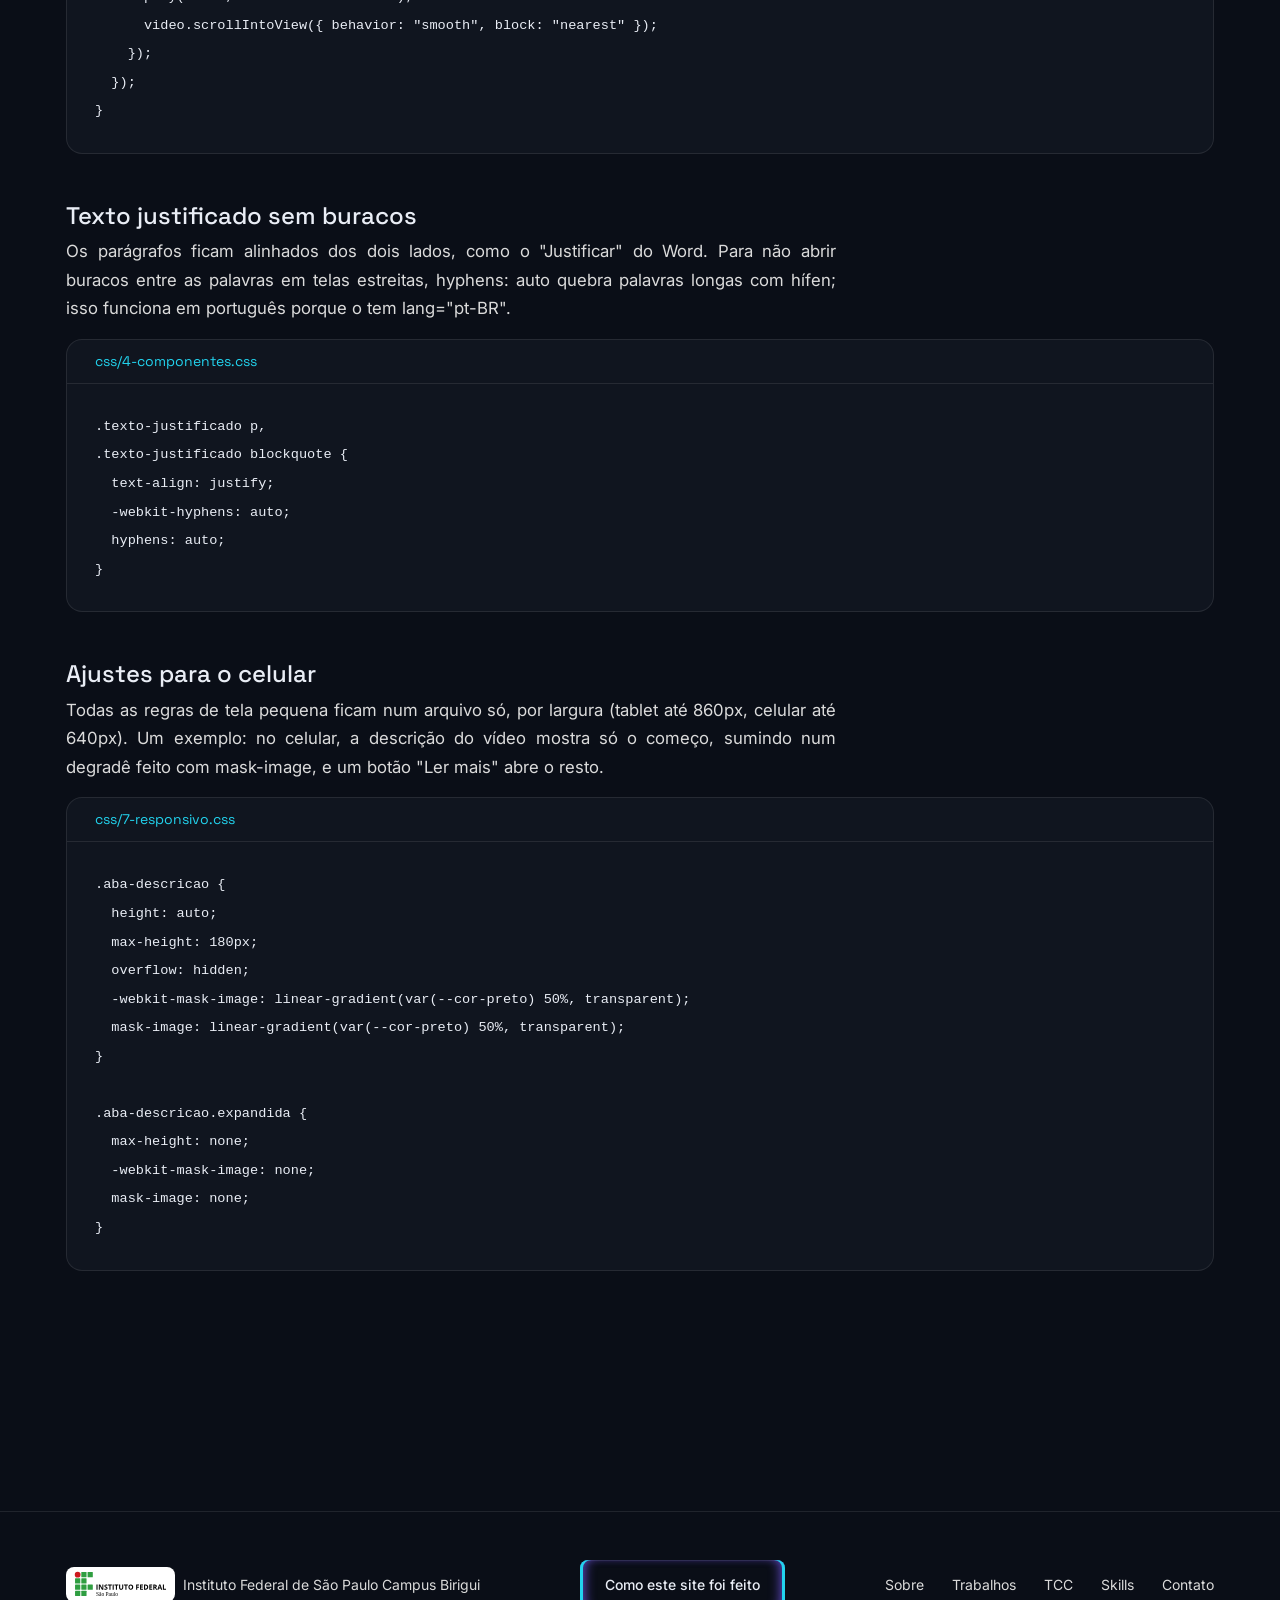
==== commit 968ef329: "final" ====
--- a/tecnologias.html
+++ b/tecnologias.html
@@ -3,8 +3,8 @@
 <head>
   <meta charset="UTF-8" />
   <meta name="viewport" content="width=device-width, initial-scale=1.0" />
-  <title>Como este site foi feito</title>
-  <meta name="description" content="Tecnologias usadas para construir este portfólio" />
+  <title>Como este site foi feito - Lucas Novais de Oliveira - Portfólio Reflexivo</title>
+  <meta name="description" content="Este portfólio é um site estático, sem frameworks pesados, pensado para carregar rápido e ser fácil de manter. Aqui está o que foi usado para construir e publicar ele." />
 
   <link rel="icon" type="image/svg+xml" href="data:image/svg+xml,%3Csvg xmlns='http://www.w3.org/2000/svg' viewBox='0 0 64 64'%3E%3Cdefs%3E%3ClinearGradient id='g' x1='0' y1='0' x2='1' y2='1'%3E%3Cstop offset='0' stop-color='%237c5cff'/%3E%3Cstop offset='1' stop-color='%2322d3ee'/%3E%3C/linearGradient%3E%3C/defs%3E%3Crect width='64' height='64' rx='14' fill='url(%23g)'/%3E%3Ctext x='32' y='43' font-family='Arial' font-weight='700' font-size='28' fill='white' text-anchor='middle'%3ELN%3C/text%3E%3C/svg%3E" />
 
@@ -12,44 +12,44 @@
   <link rel="preconnect" href="https://fonts.gstatic.com" crossorigin />
   <link href="https://fonts.googleapis.com/css2?family=Space+Grotesk:wght@500;700&family=Inter:wght@400;500&display=swap" rel="stylesheet" />
 
-  <link rel="stylesheet" href="./css/0-style.css" />
+  <link rel="stylesheet" href="./css/0-estilo.css" />
 </head>
 <body>
-  <header class="site-header" id="site-header">
+  <header class="cabecalho" id="cabecalho">
     <div class="container">
-      <a href="#inicio" class="brand" id="nav-brand"></a>
+      <a href="#inicio" class="marca texto-gradiente" id="menu-marca"></a>
       <nav>
-        <ul class="nav-links" id="nav-links"></ul>
+        <ul class="menu-links" id="menu-links"></ul>
       </nav>
-      <button class="nav-toggle" id="nav-toggle" type="button" aria-expanded="false" aria-controls="nav-links" aria-label="Abrir menu">
-        <span class="nav-toggle-bar"></span>
-        <span class="nav-toggle-bar"></span>
-        <span class="nav-toggle-bar"></span>
+      <button class="menu-hamburguer" id="menu-hamburguer" type="button" aria-expanded="false" aria-controls="menu-links">
+        <span class="menu-hamburguer-barra"></span>
+        <span class="menu-hamburguer-barra"></span>
+        <span class="menu-hamburguer-barra"></span>
       </button>
     </div>
   </header>
 
-  <main class="container">
+  <main class="container texto-justificado">
     <section id="voltar">
-      <a class="btn btn--primary" href="./index.html">← Voltar ao portfólio</a>
+      <a class="botao botao-principal" href="./index.html" id="voltar-botao"></a>
     </section>
 
     <section id="tecnologias">
-      <div class="section-head" id="makingof-head" data-reveal></div>
-      <div class="grid grid--cards" id="makingof-body" data-reveal></div>
+      <div class="secao-titulo" id="bastidores-titulo" data-reveal></div>
+      <div class="grade-cards" id="bastidores-cards" data-reveal></div>
     </section>
 
     <section id="tutorial">
-      <div class="section-head" id="tutorial-head" data-reveal></div>
-      <div id="tutorial-body"></div>
+      <div class="secao-titulo" id="tutorial-titulo" data-reveal></div>
+      <div id="tutorial-passos"></div>
     </section>
   </main>
 
-  <footer class="site-footer" id="site-footer">
+  <footer class="rodape" id="rodape">
     <div class="container">
-      <a class="footer-org" id="footer-org" target="_blank" rel="noopener"></a>
-      <a class="btn btn--ghost" id="footer-cta"></a>
-      <ul class="nav-links" id="footer-links"></ul>
+      <a class="rodape-instituicao" id="rodape-instituicao" target="_blank" rel="noopener"></a>
+      <a class="botao botao-contorno luz-lateral com-dica aperta-ao-clicar" id="rodape-botao"></a>
+      <ul class="menu-links" id="rodape-links"></ul>
     </div>
   </footer>
 
--- a/css/0-estilo.css
+++ b/css/0-estilo.css
@@ -0,0 +1,19 @@
+/* =====================================================================
+   PONTO DE ENTRADA DO CSS: só junta os arquivos abaixo, nesta ordem.
+   A ordem importa: quem vem depois ganha quando duas regras empatam.
+
+   1-tokens       cores, fontes, tamanhos e espaços (mude o visual aqui)
+   2-base         reset do navegador + estilo padrão de títulos e textos
+   3-estrutura    esqueleto da página: cabeçalho, colunas, seções, rodapé
+   4-componentes  peças reutilizáveis: botões, selos, etiquetas, cards
+   5-secoes       cada parte do site, na ordem em que aparece na página
+   6-animations   surgimento das seções ao rolar a página
+   7-responsivo   ajustes para tablet e celular
+   ===================================================================== */
+@import "./1-tokens.css";
+@import "./2-base.css";
+@import "./3-estrutura.css";
+@import "./4-componentes.css";
+@import "./5-secoes.css";
+@import "./6-animations.css";
+@import "./7-responsivo.css";
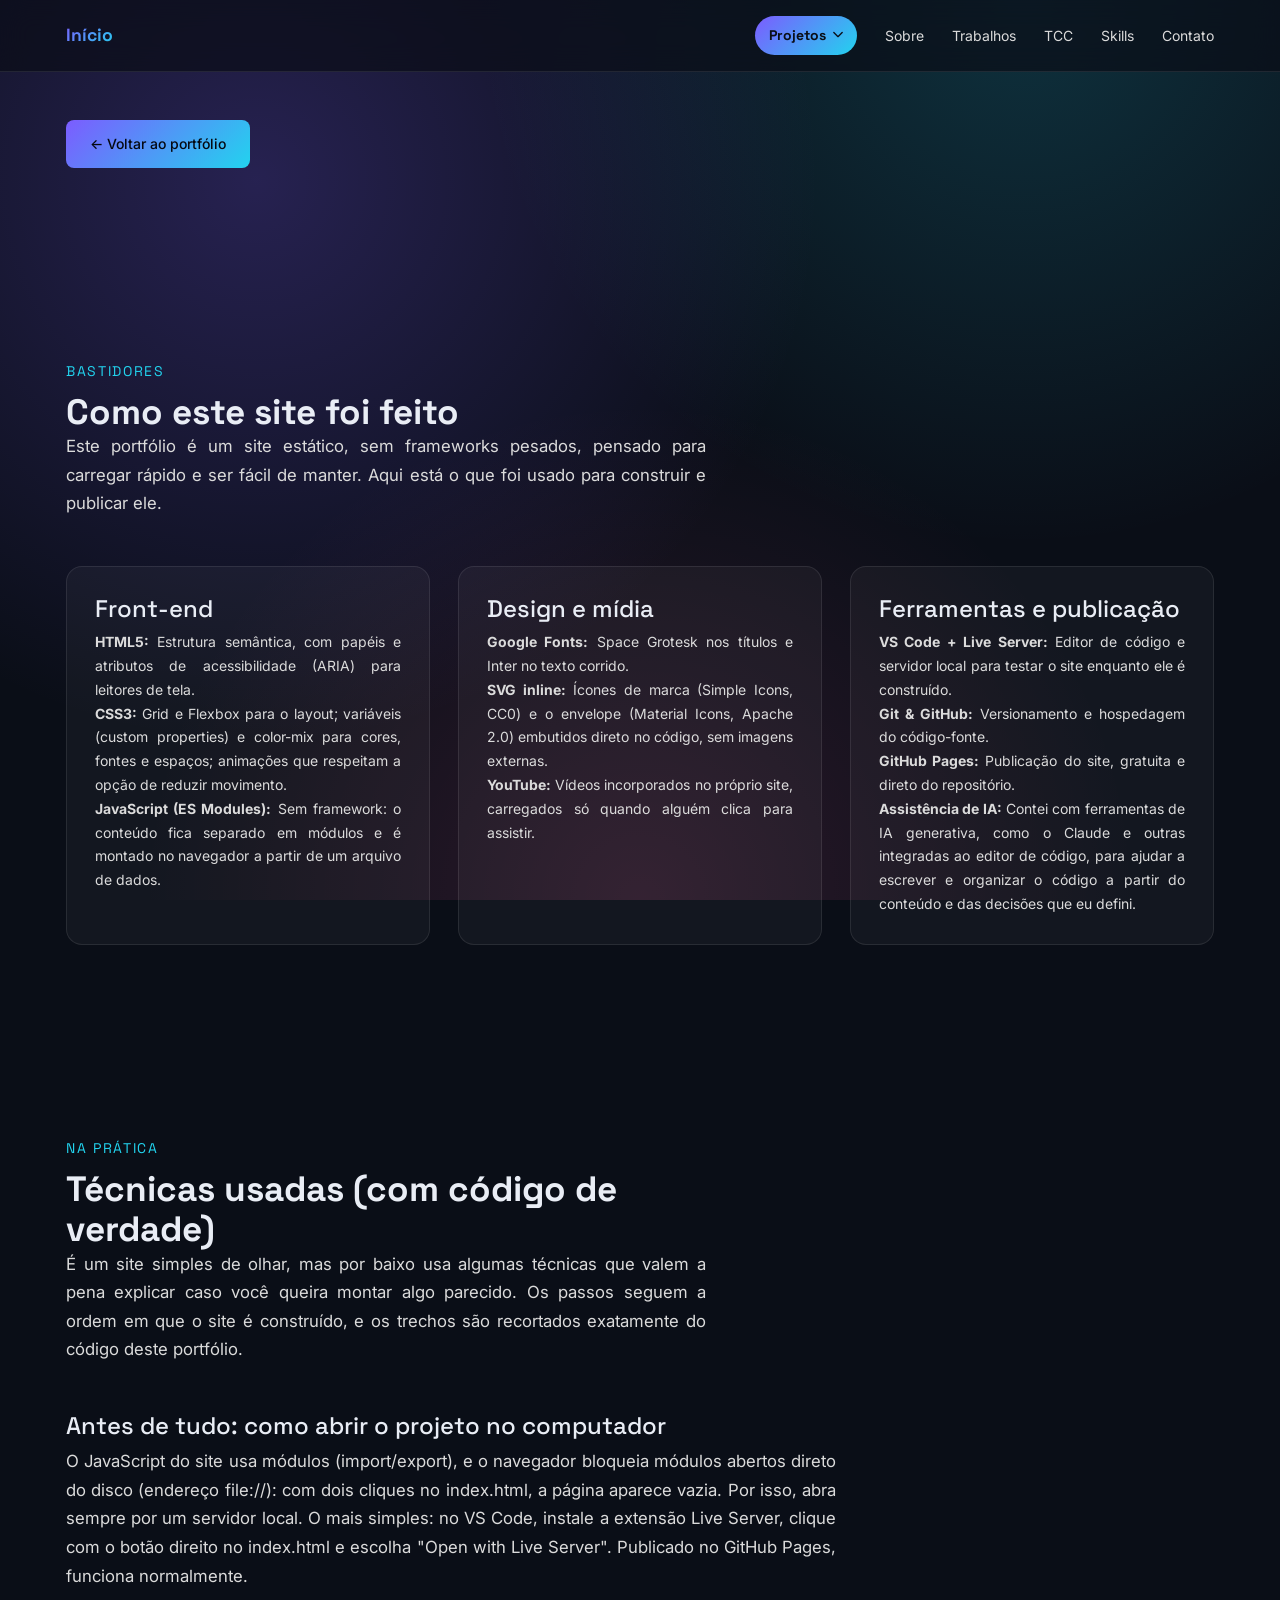
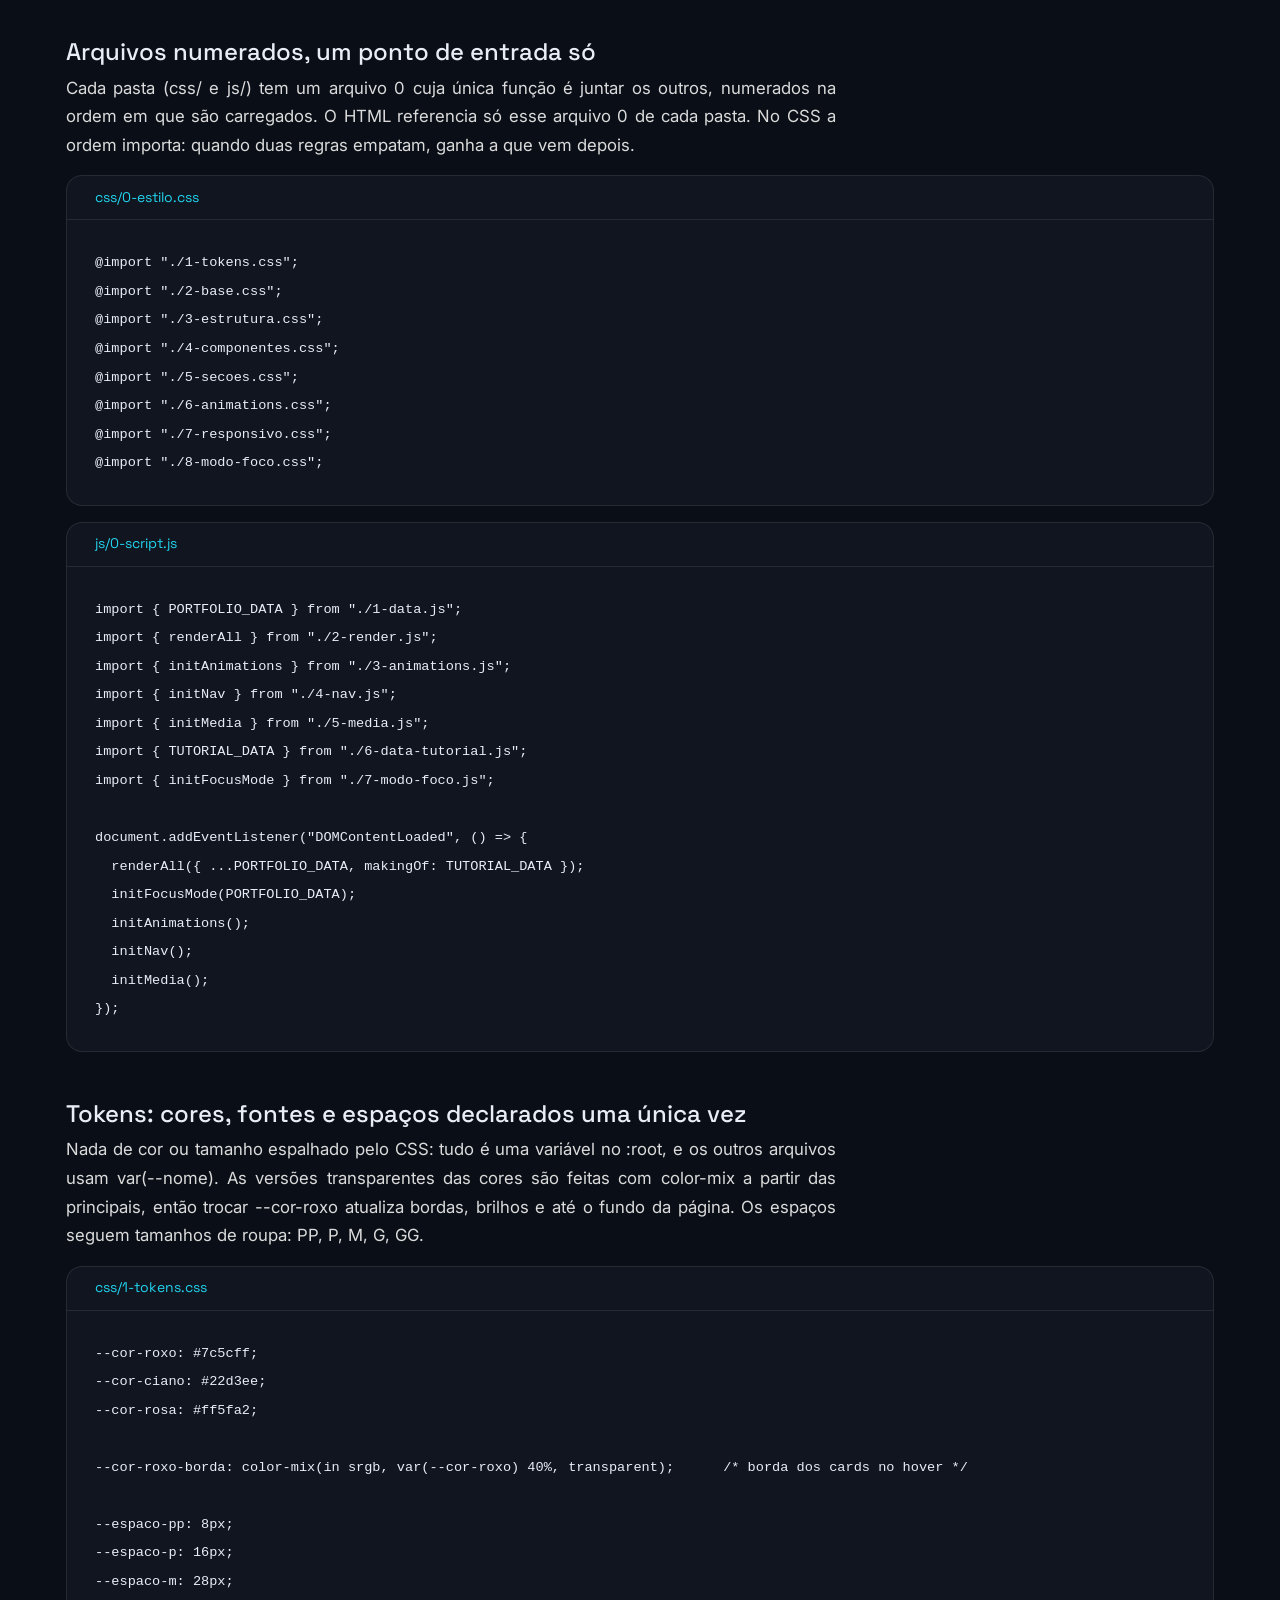
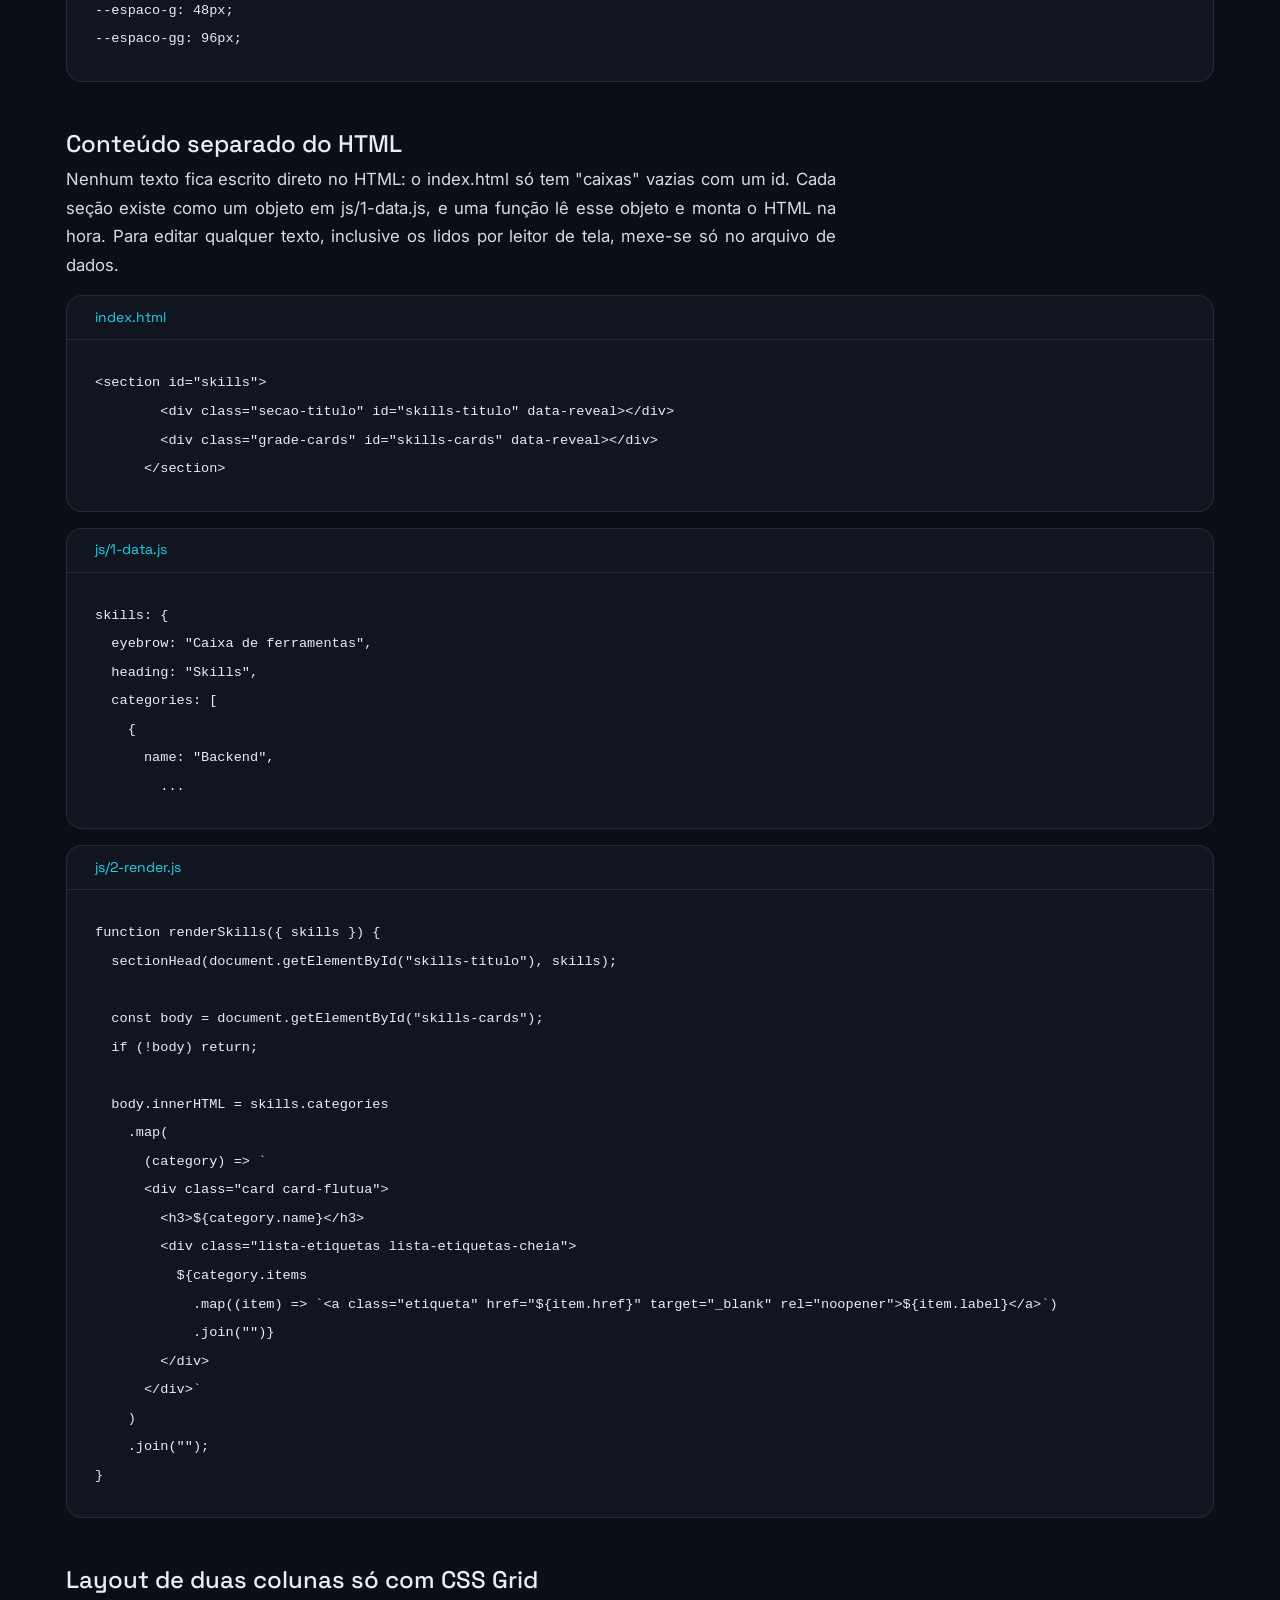
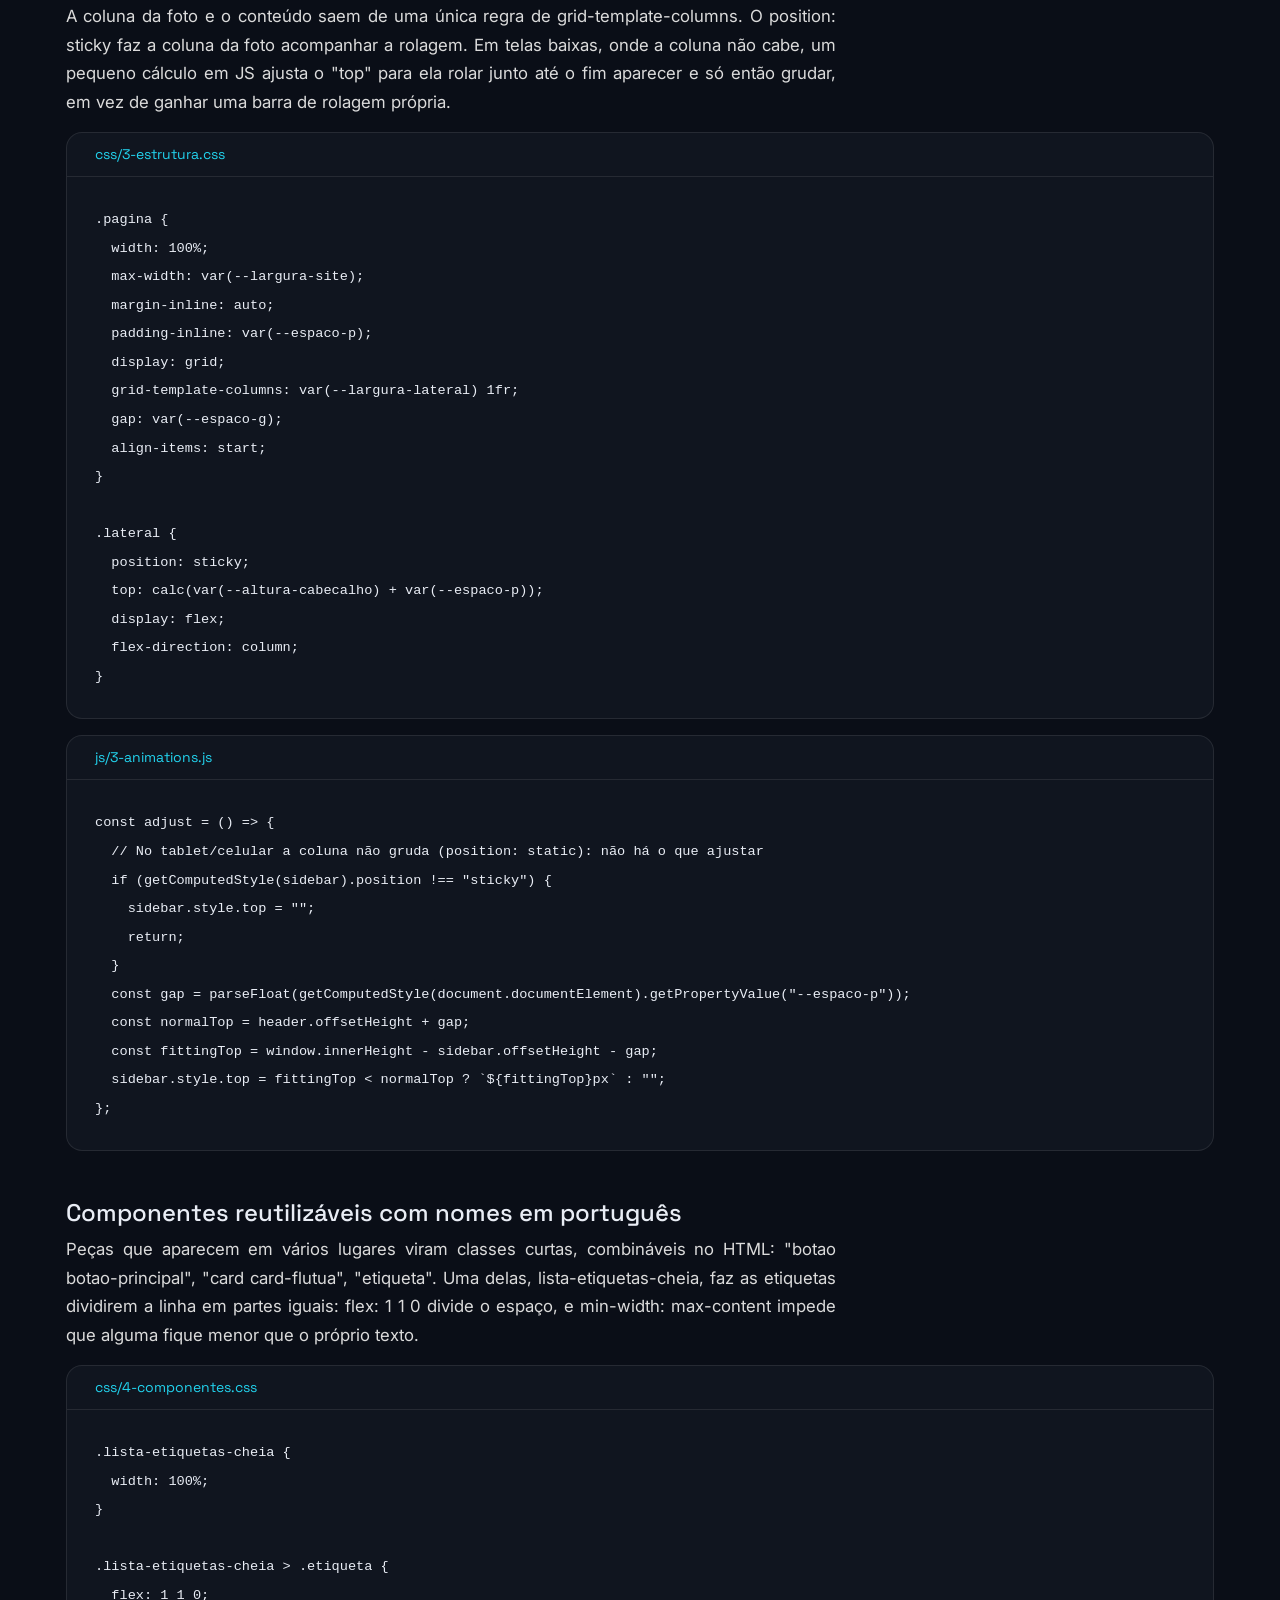
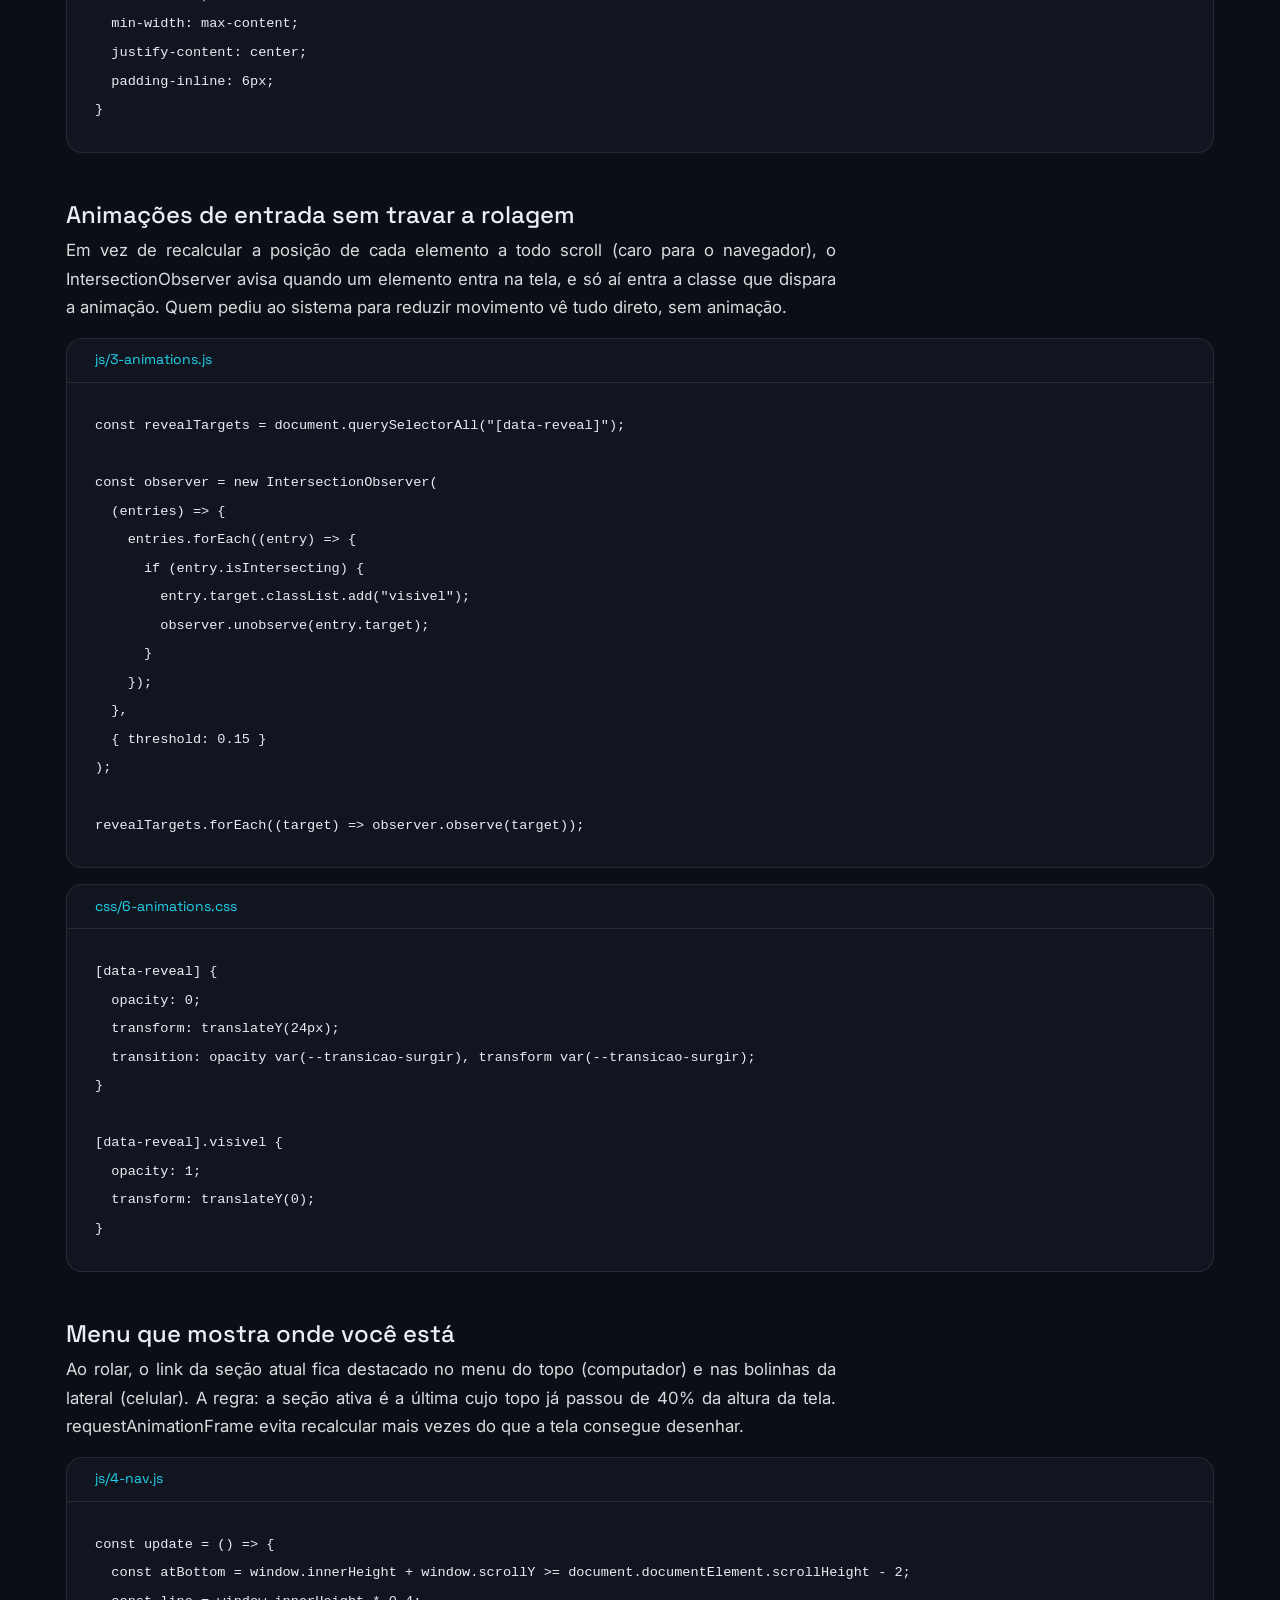
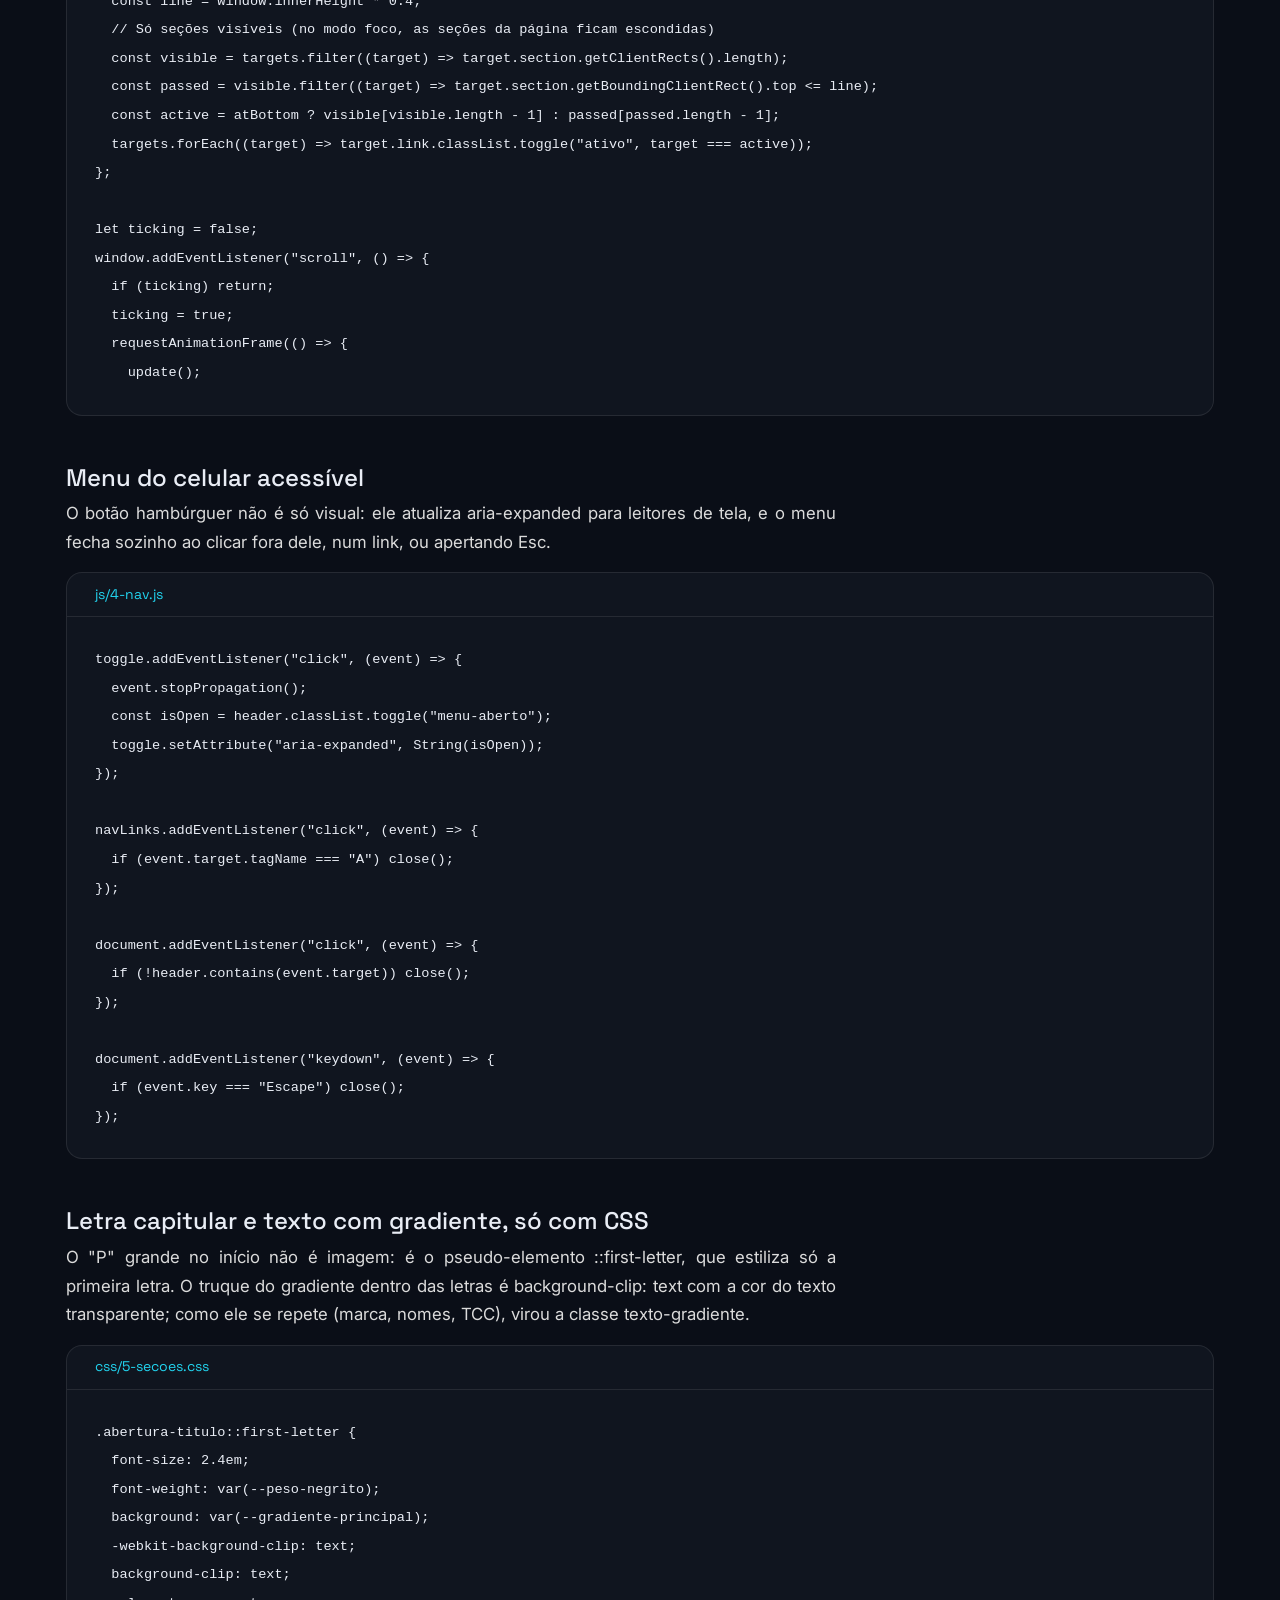
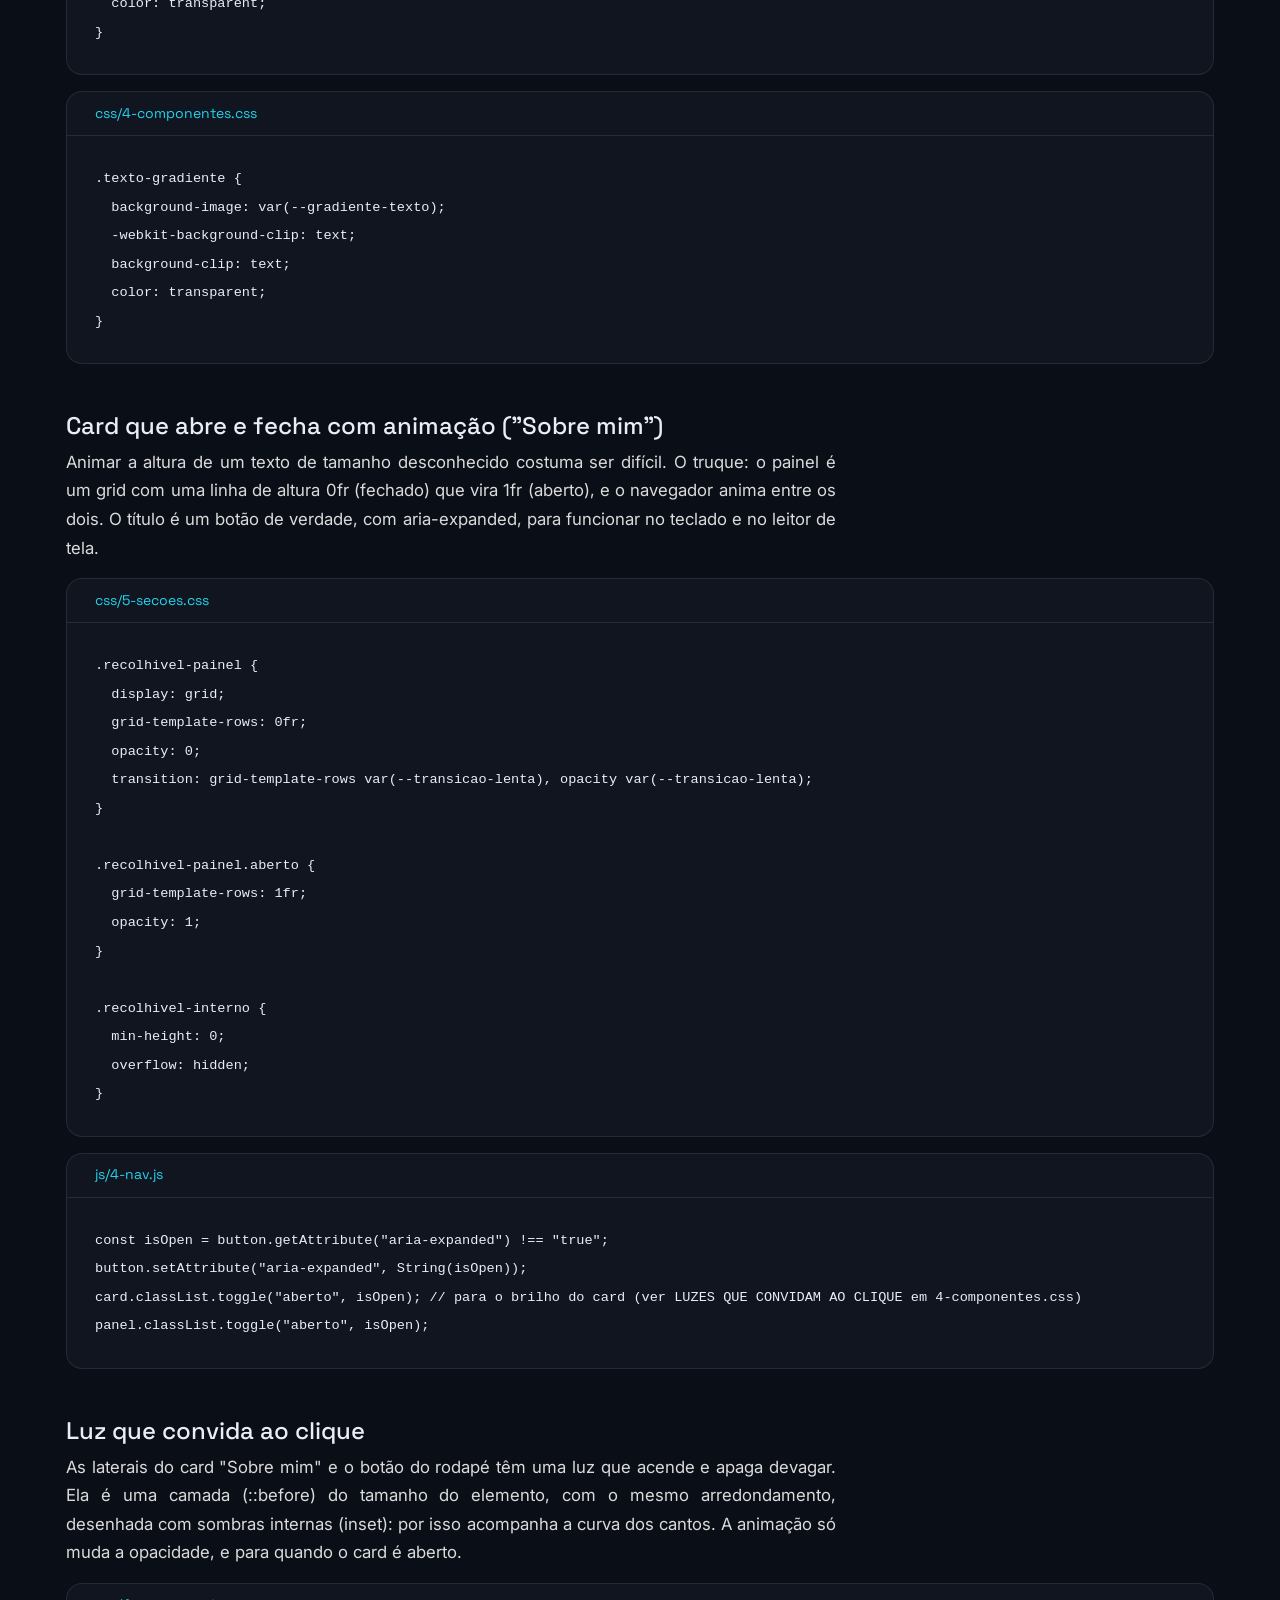
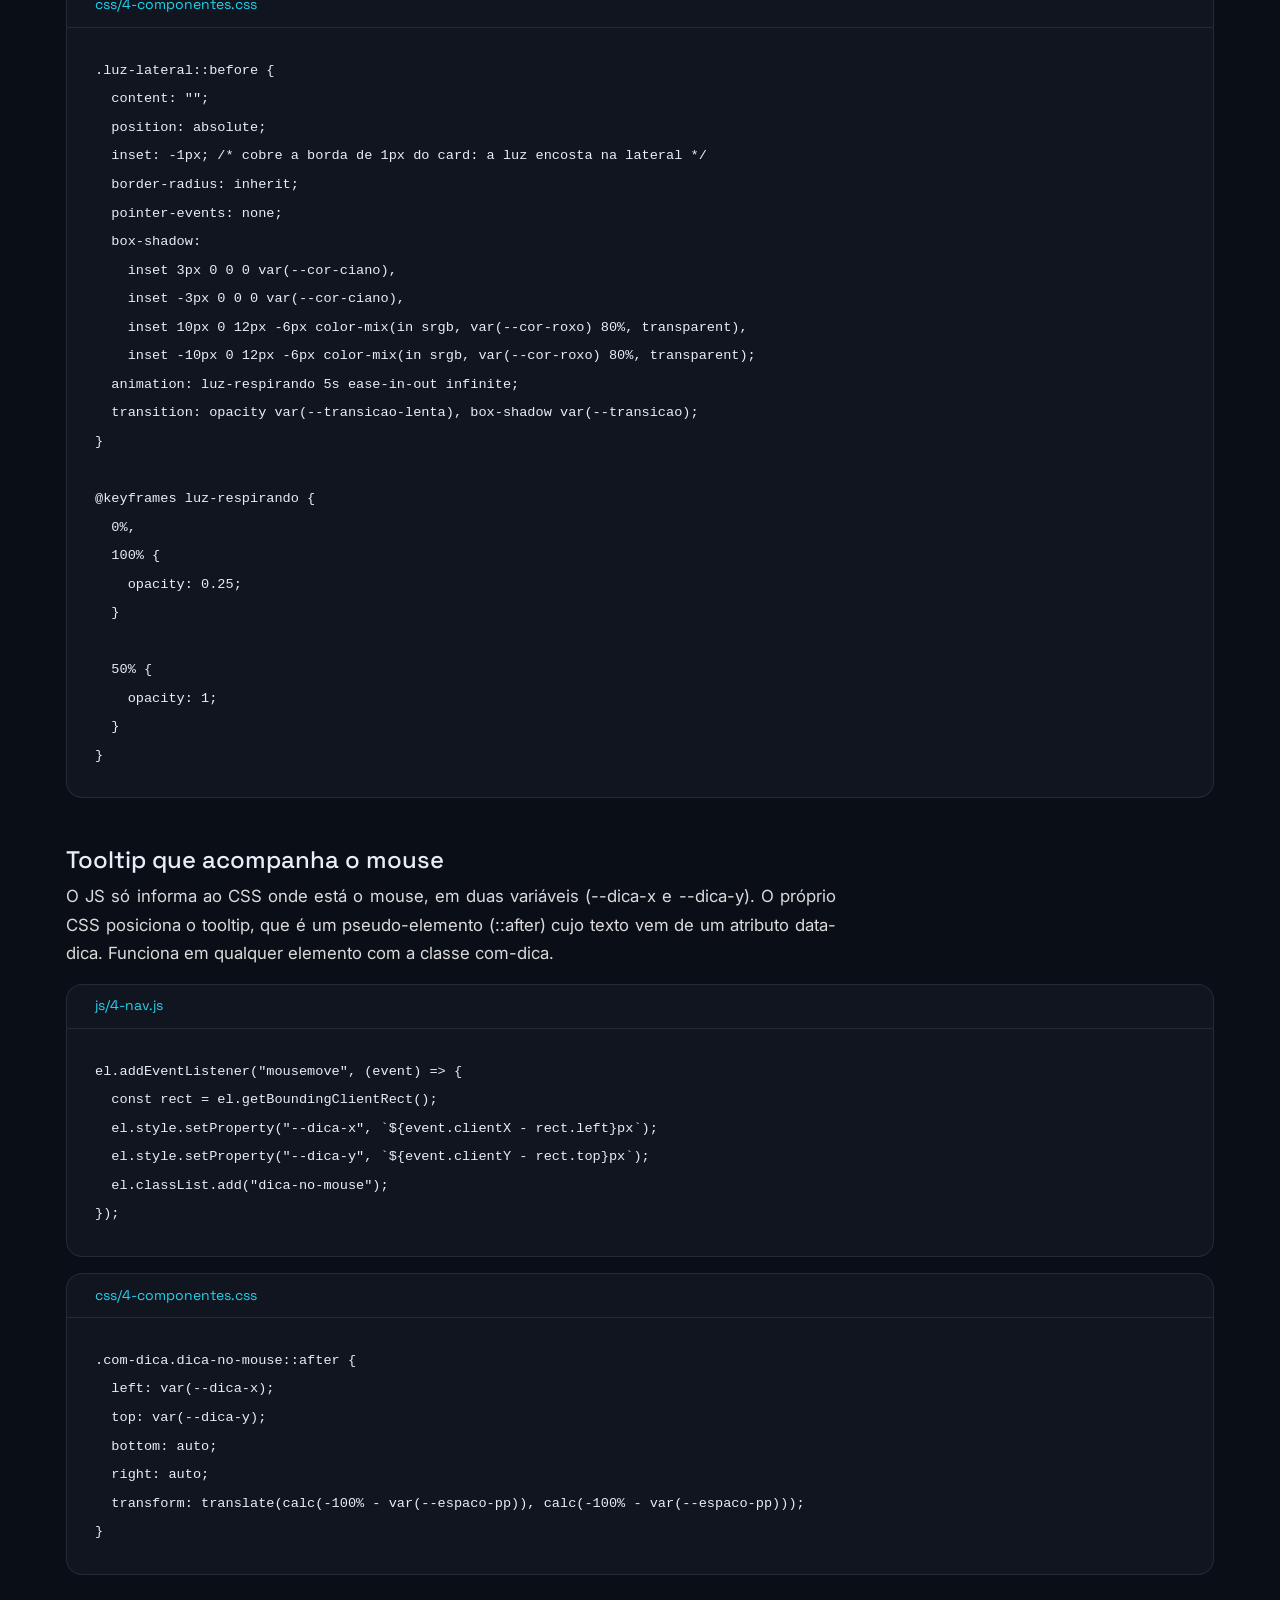
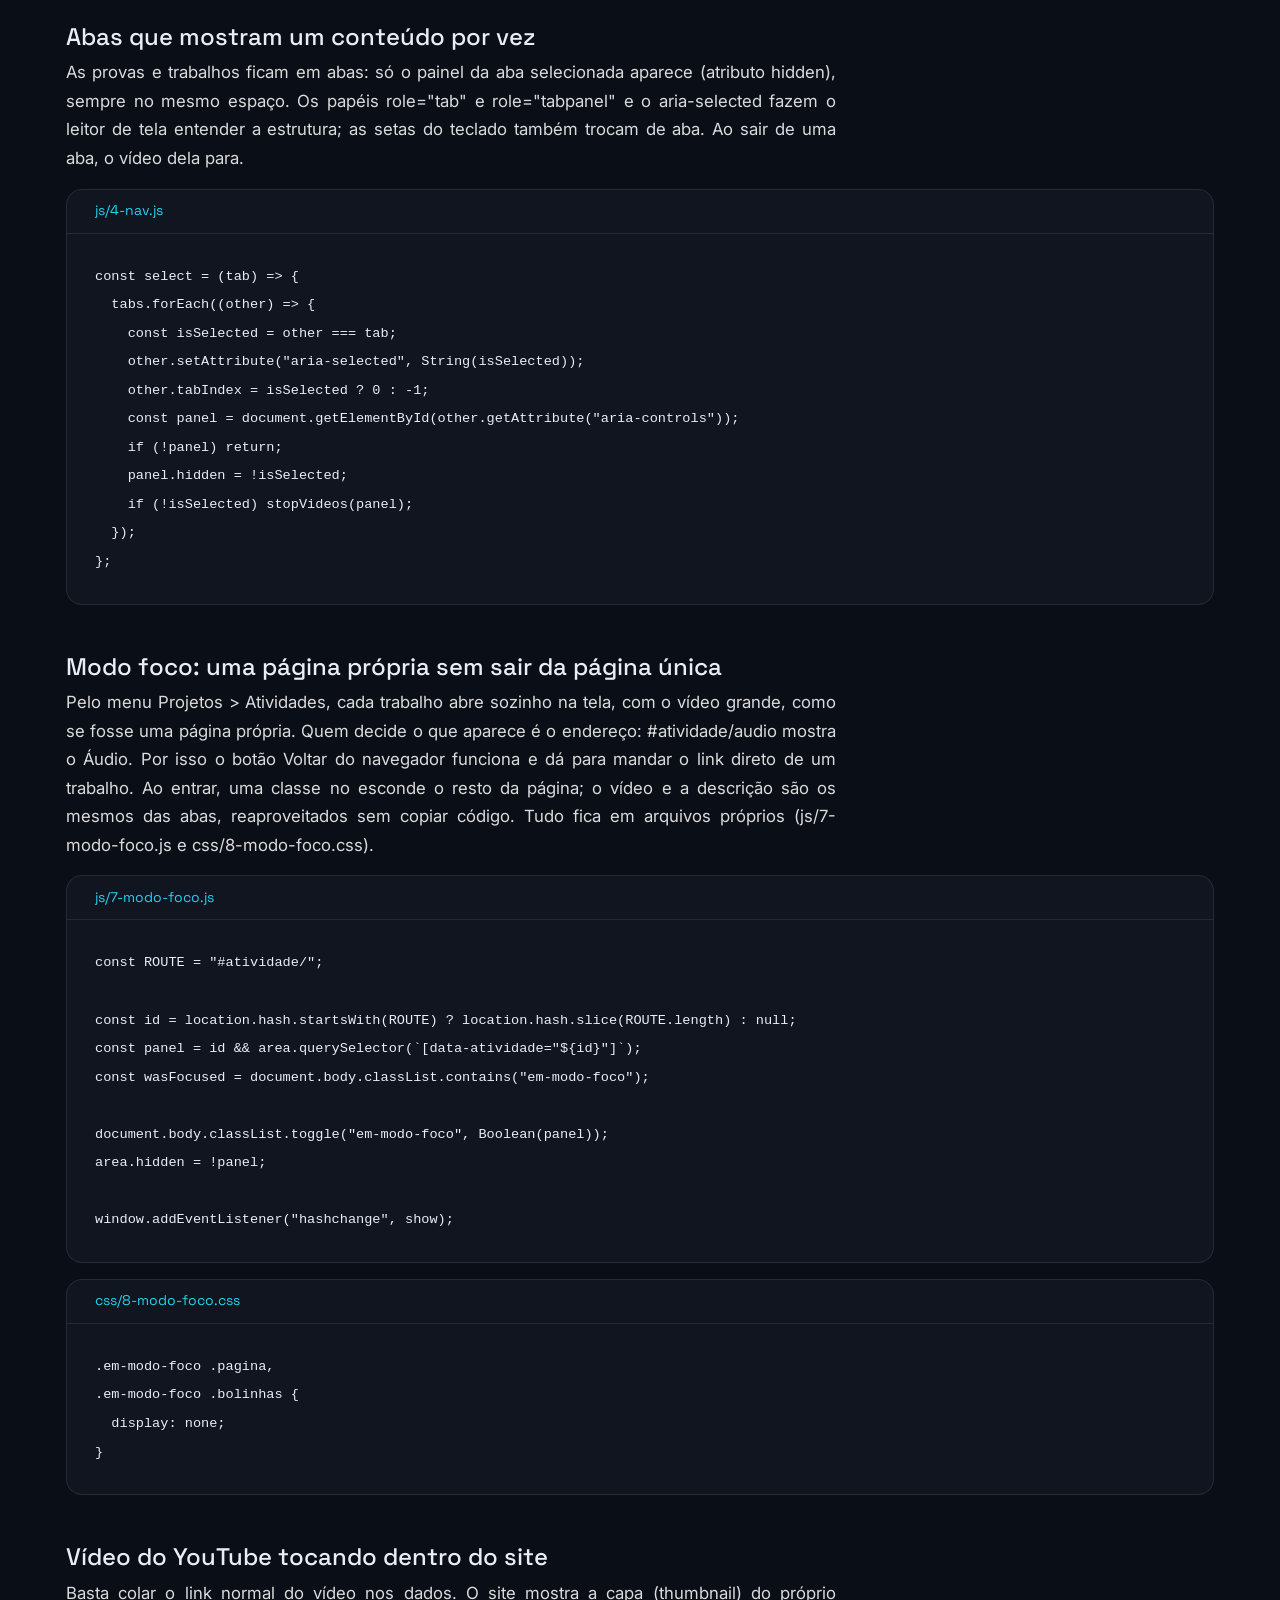
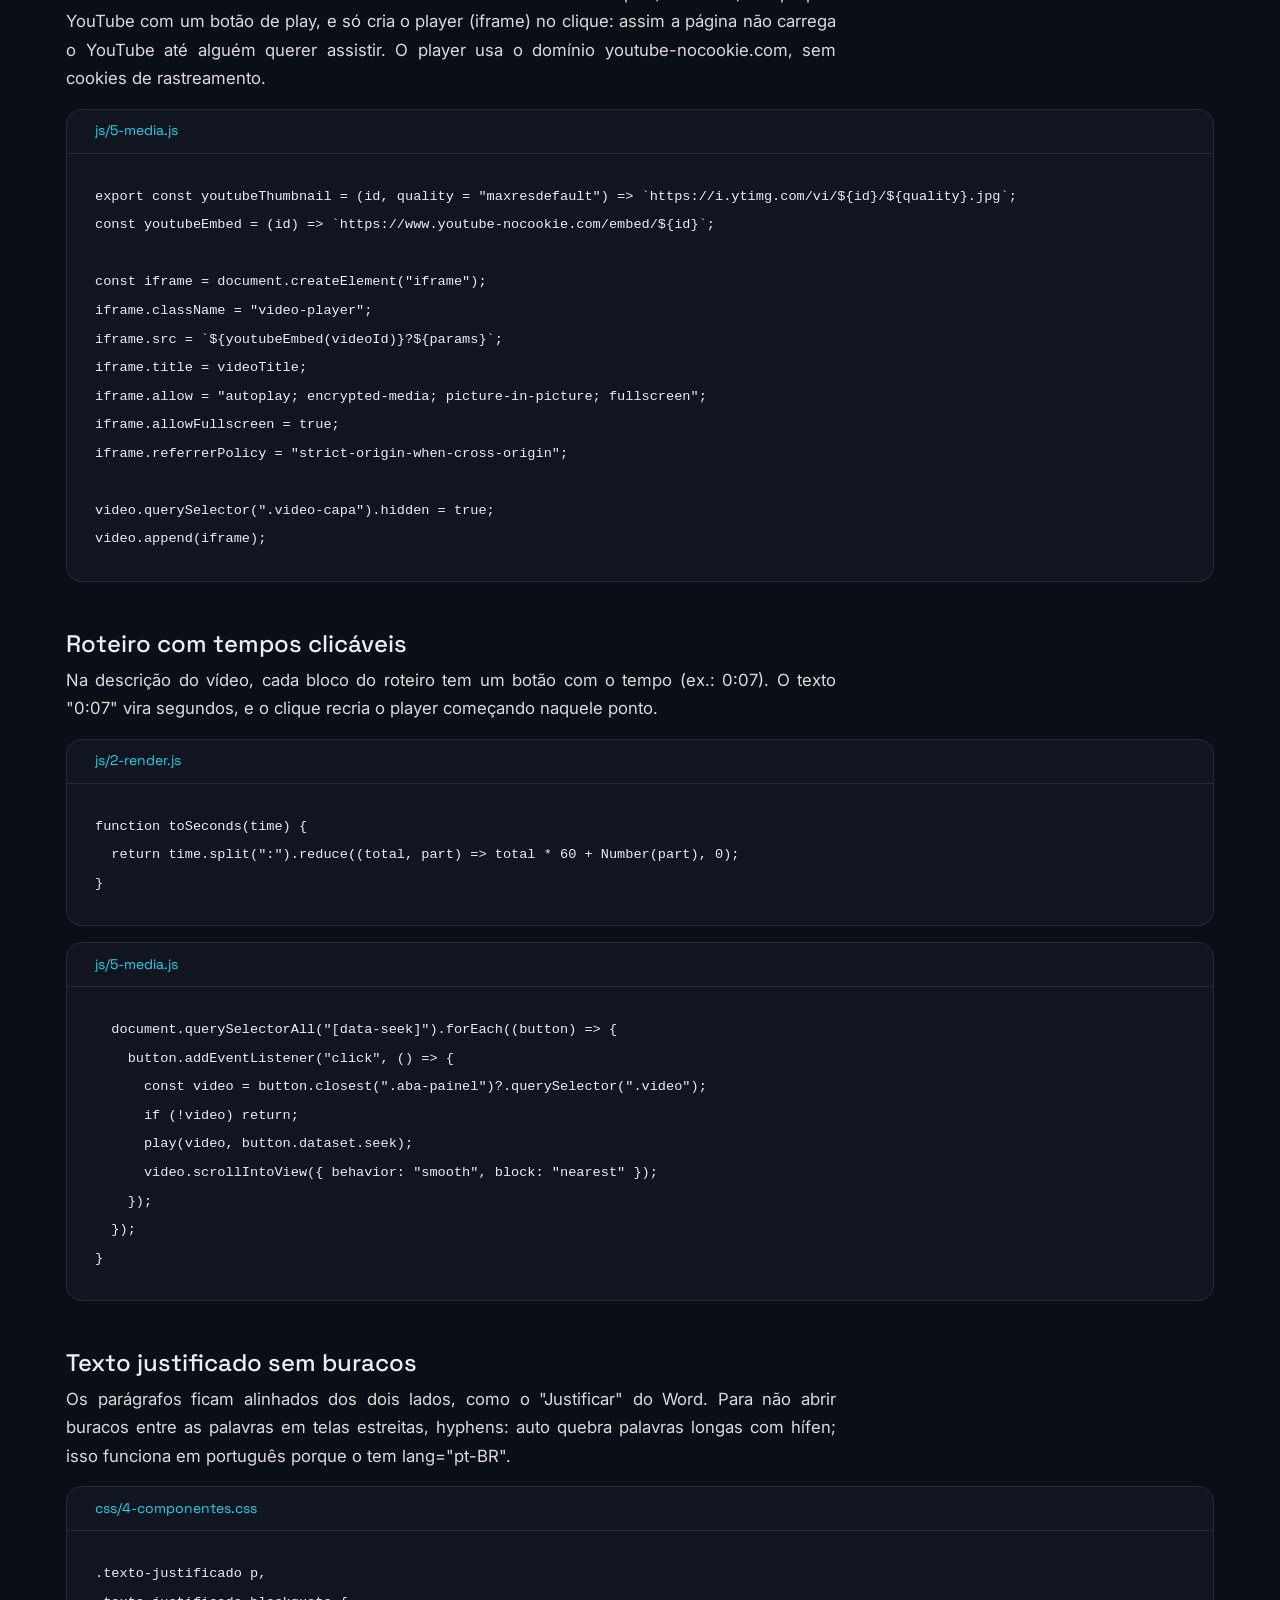
==== commit 7678a8ad: "a" ====
--- a/tecnologias.html
+++ b/tecnologias.html
@@ -45,7 +45,7 @@
     </section>
   </main>
 
-  <footer class="rodape" id="rodape">
+  <footer class="rodape">
     <div class="container">
       <a class="rodape-instituicao" id="rodape-instituicao" target="_blank" rel="noopener"></a>
       <a class="botao botao-contorno luz-lateral com-dica aperta-ao-clicar" id="rodape-botao"></a>
--- a/css/0-estilo.css
+++ b/css/0-estilo.css
@@ -9,6 +9,7 @@
    5-secoes       cada parte do site, na ordem em que aparece na página
    6-animations   surgimento das seções ao rolar a página
    7-responsivo   ajustes para tablet e celular
+   8-modo-foco    um trabalho sozinho na tela (menu Projetos > Atividades)
    ===================================================================== */
 @import "./1-tokens.css";
 @import "./2-base.css";
@@ -17,3 +18,4 @@
 @import "./5-secoes.css";
 @import "./6-animations.css";
 @import "./7-responsivo.css";
+@import "./8-modo-foco.css";
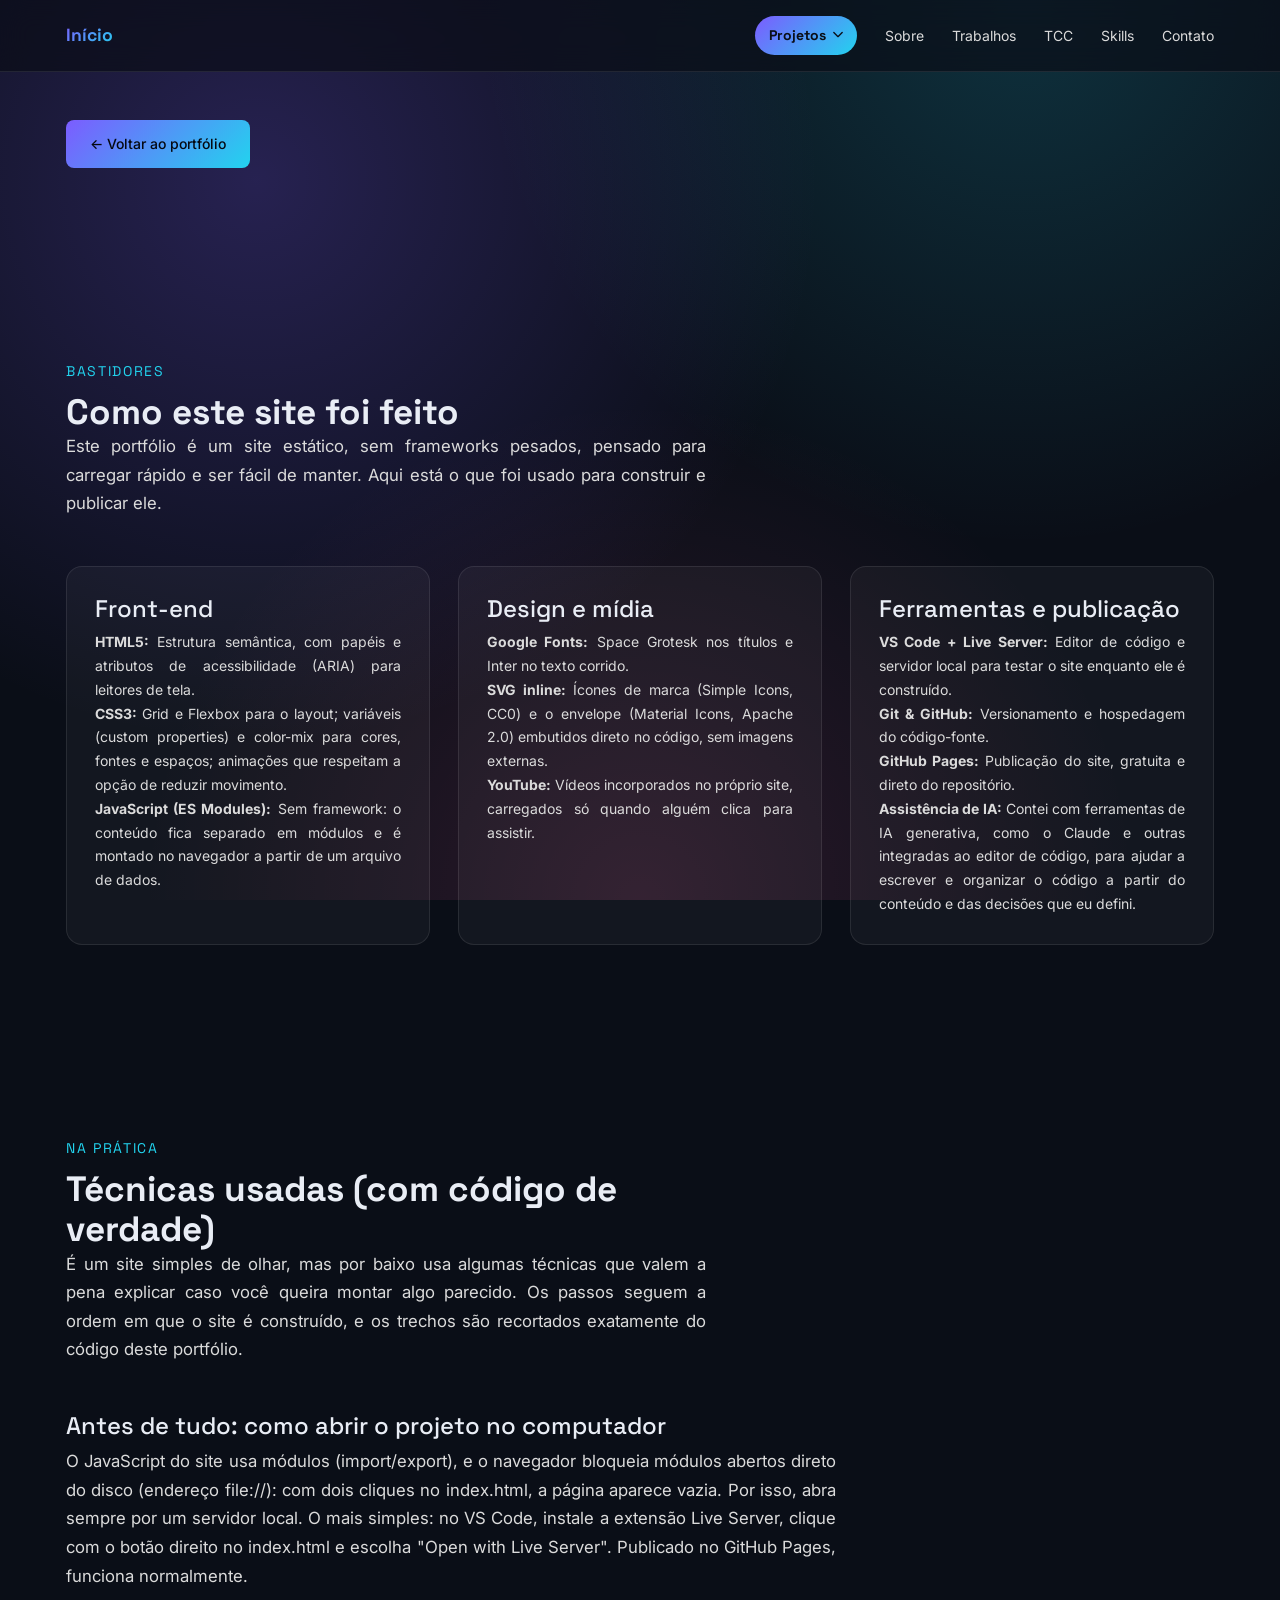
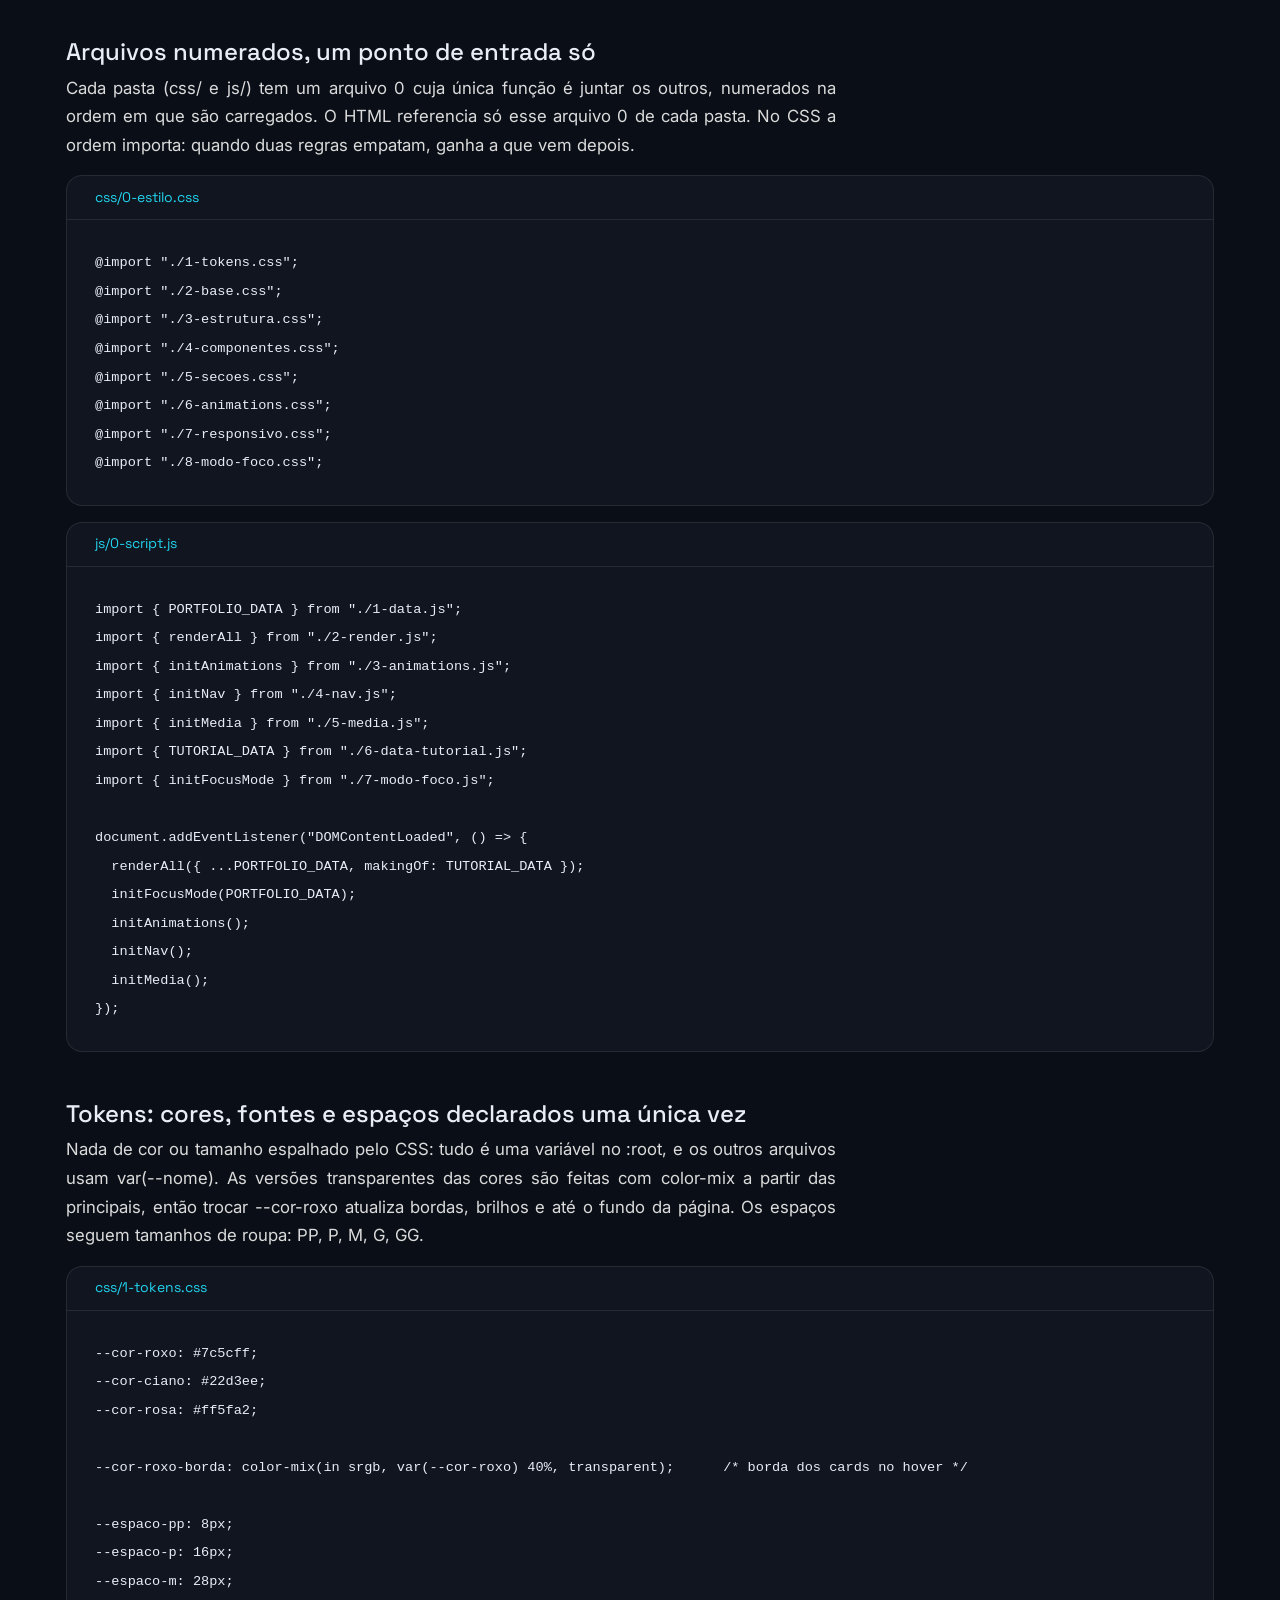
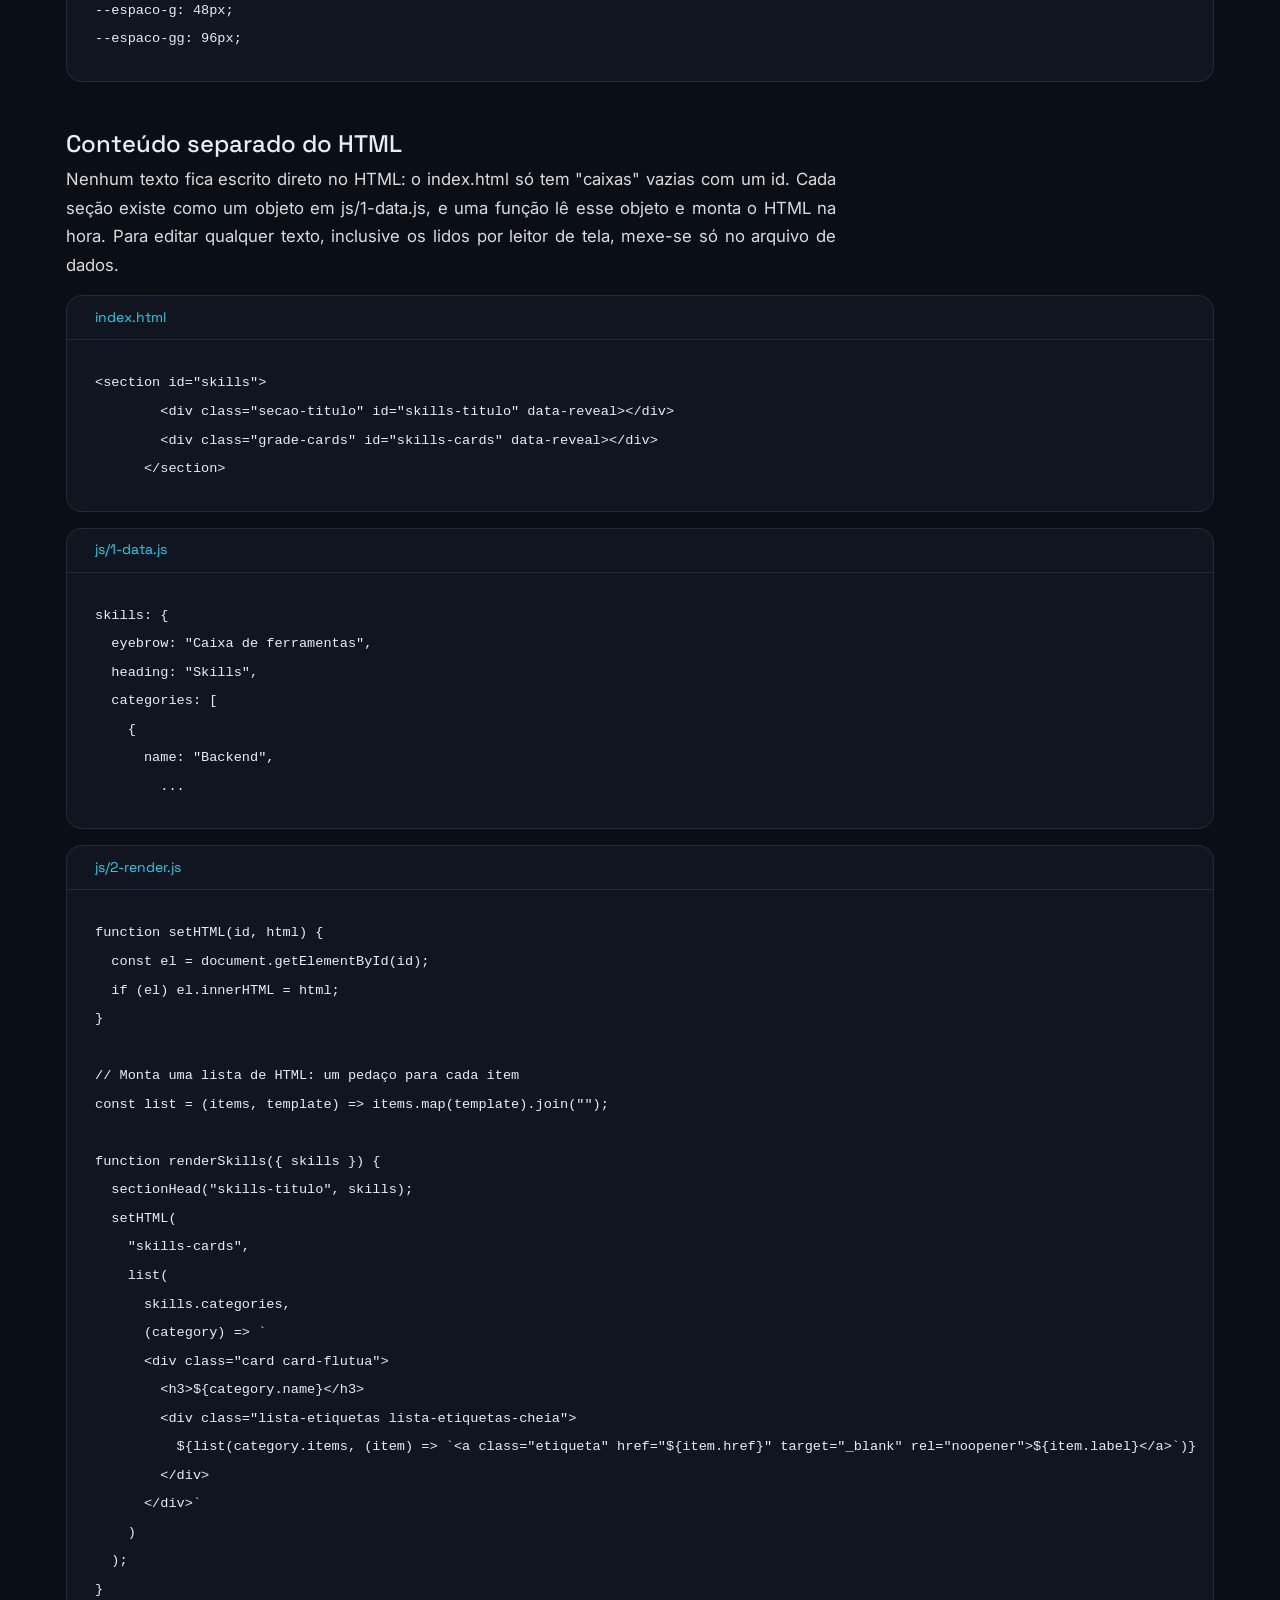
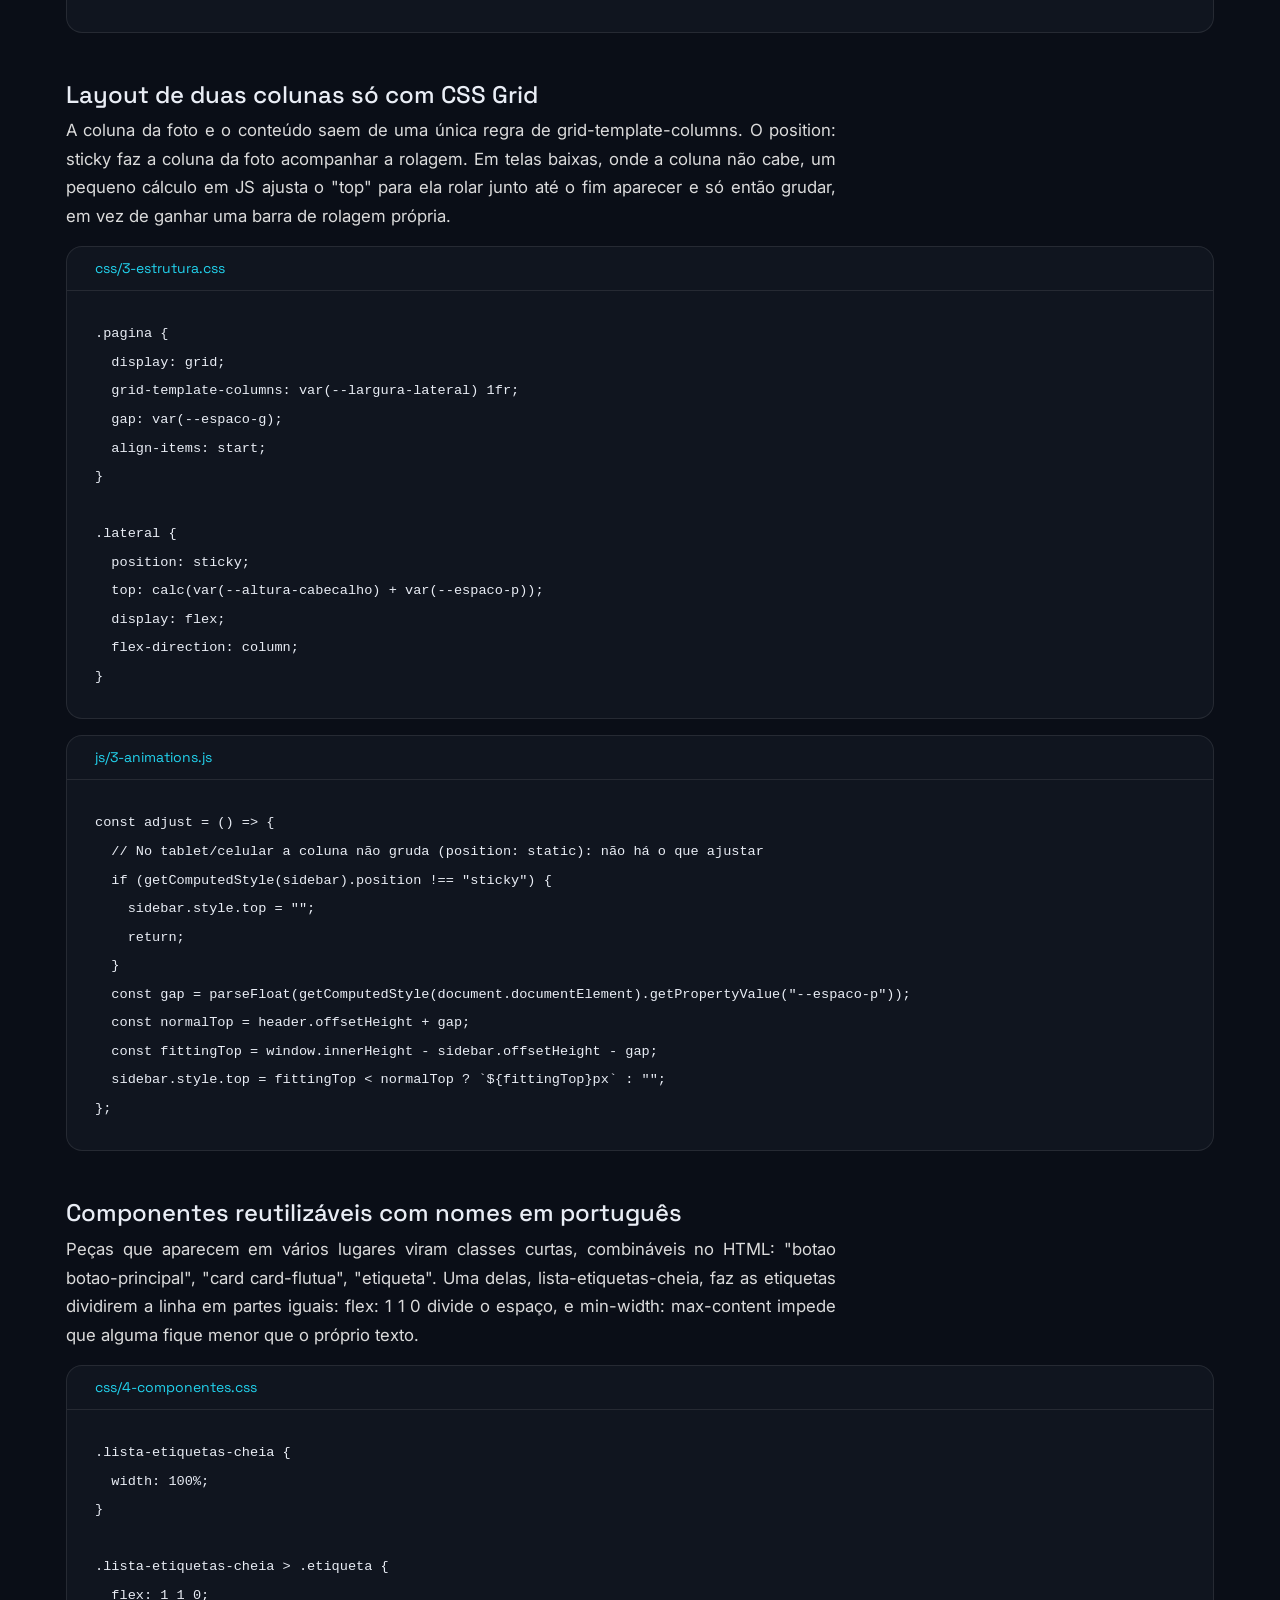
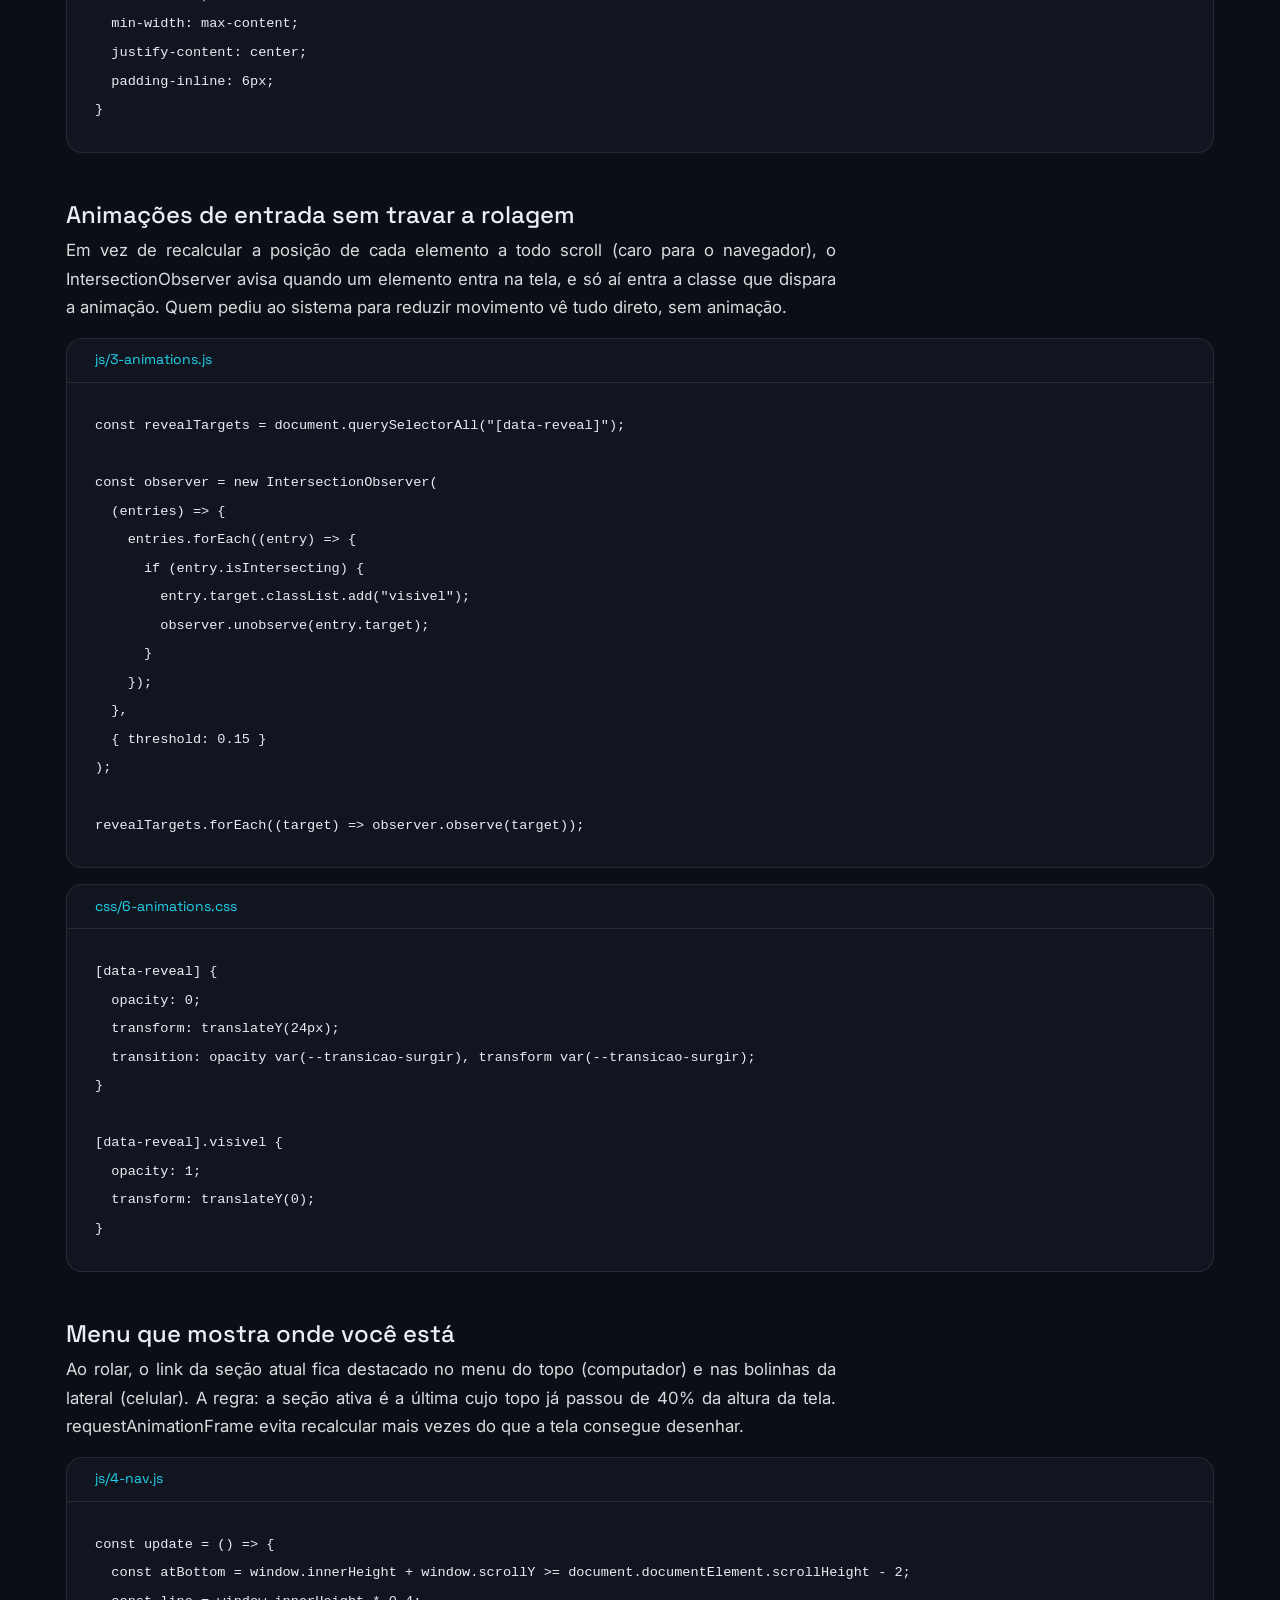
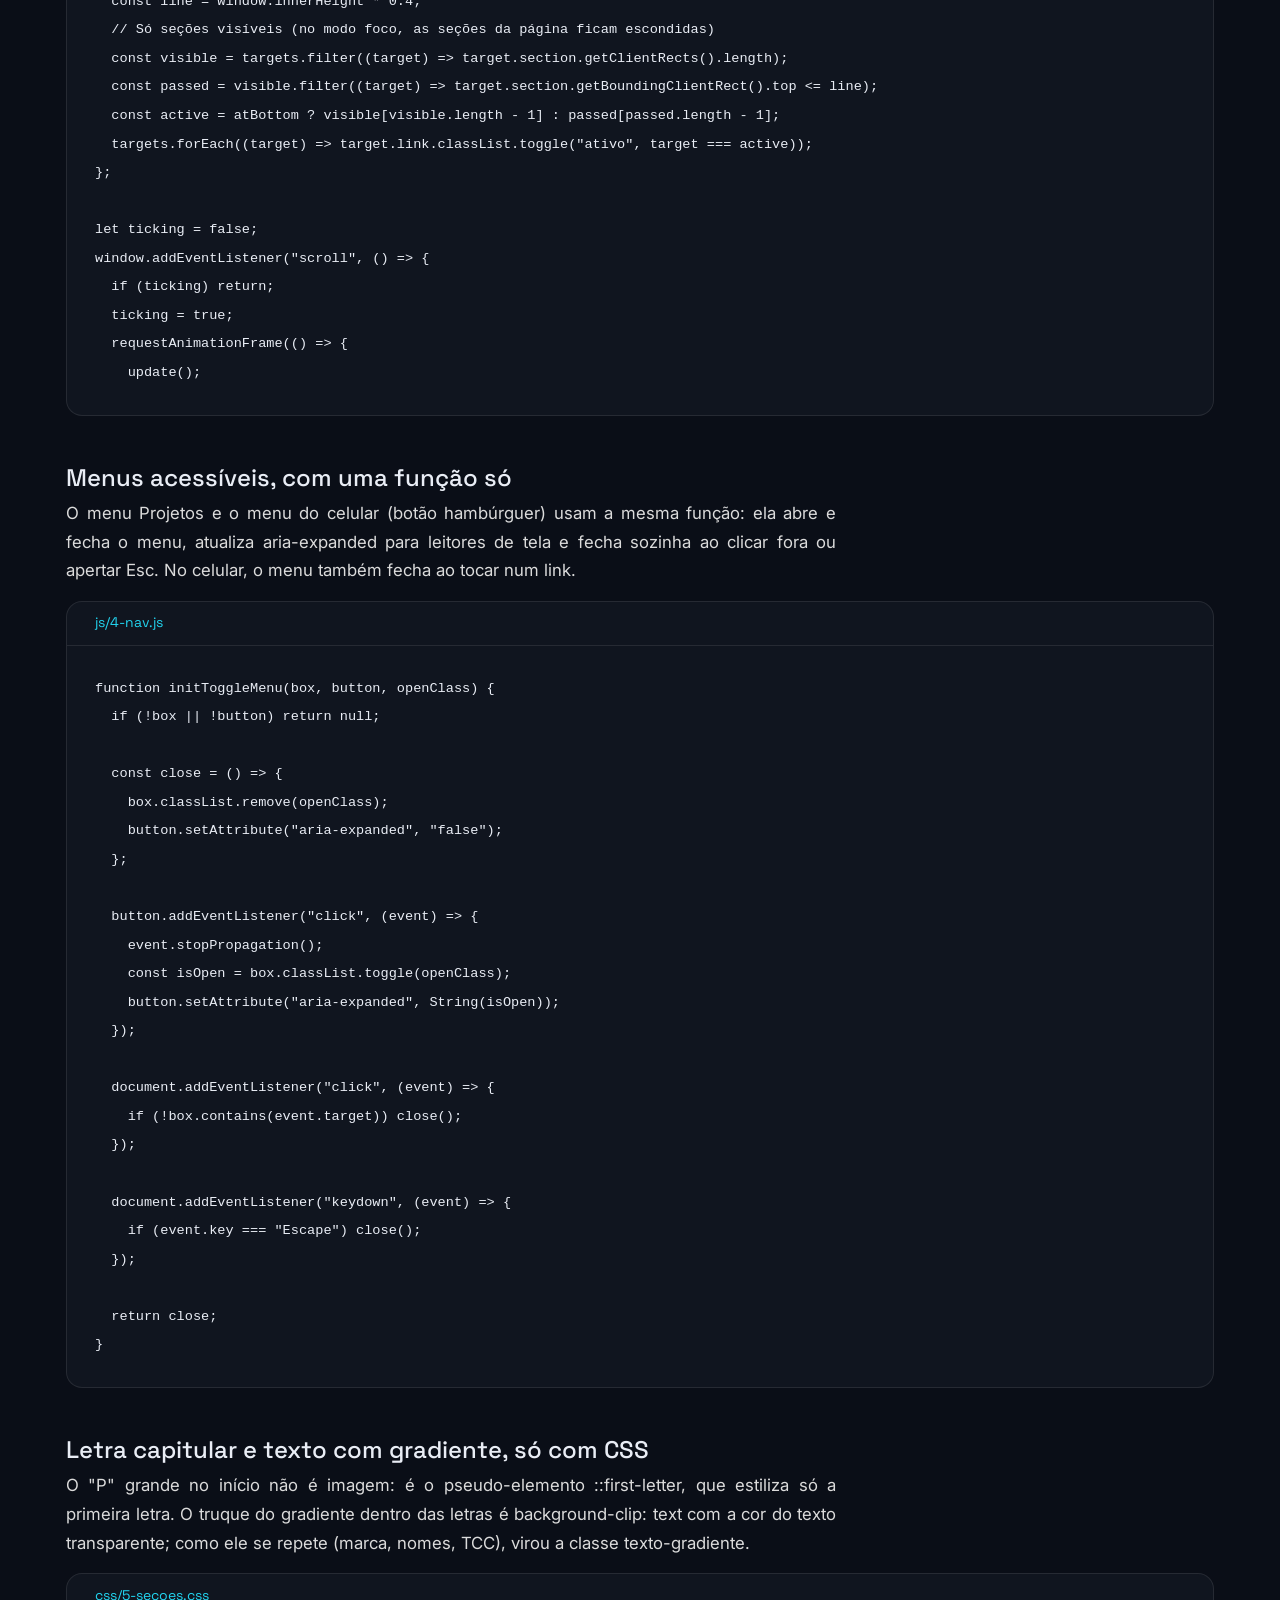
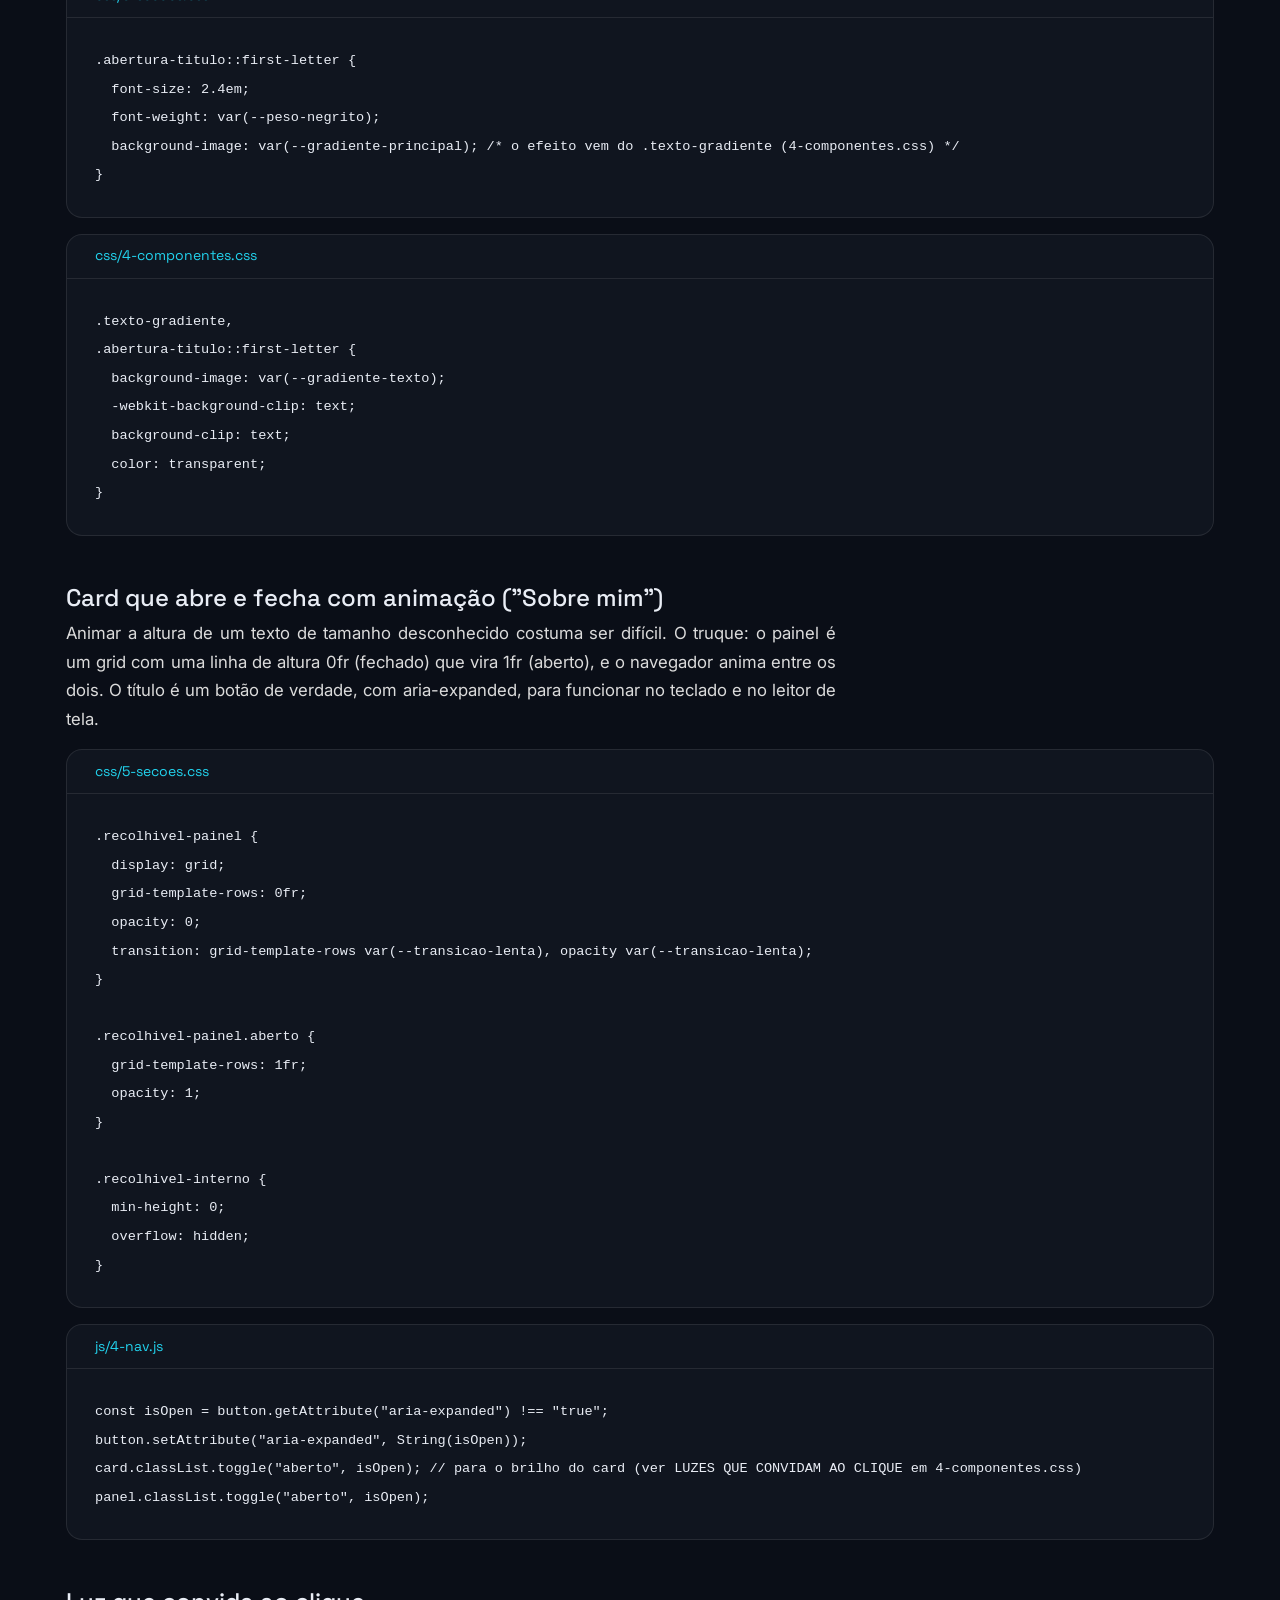
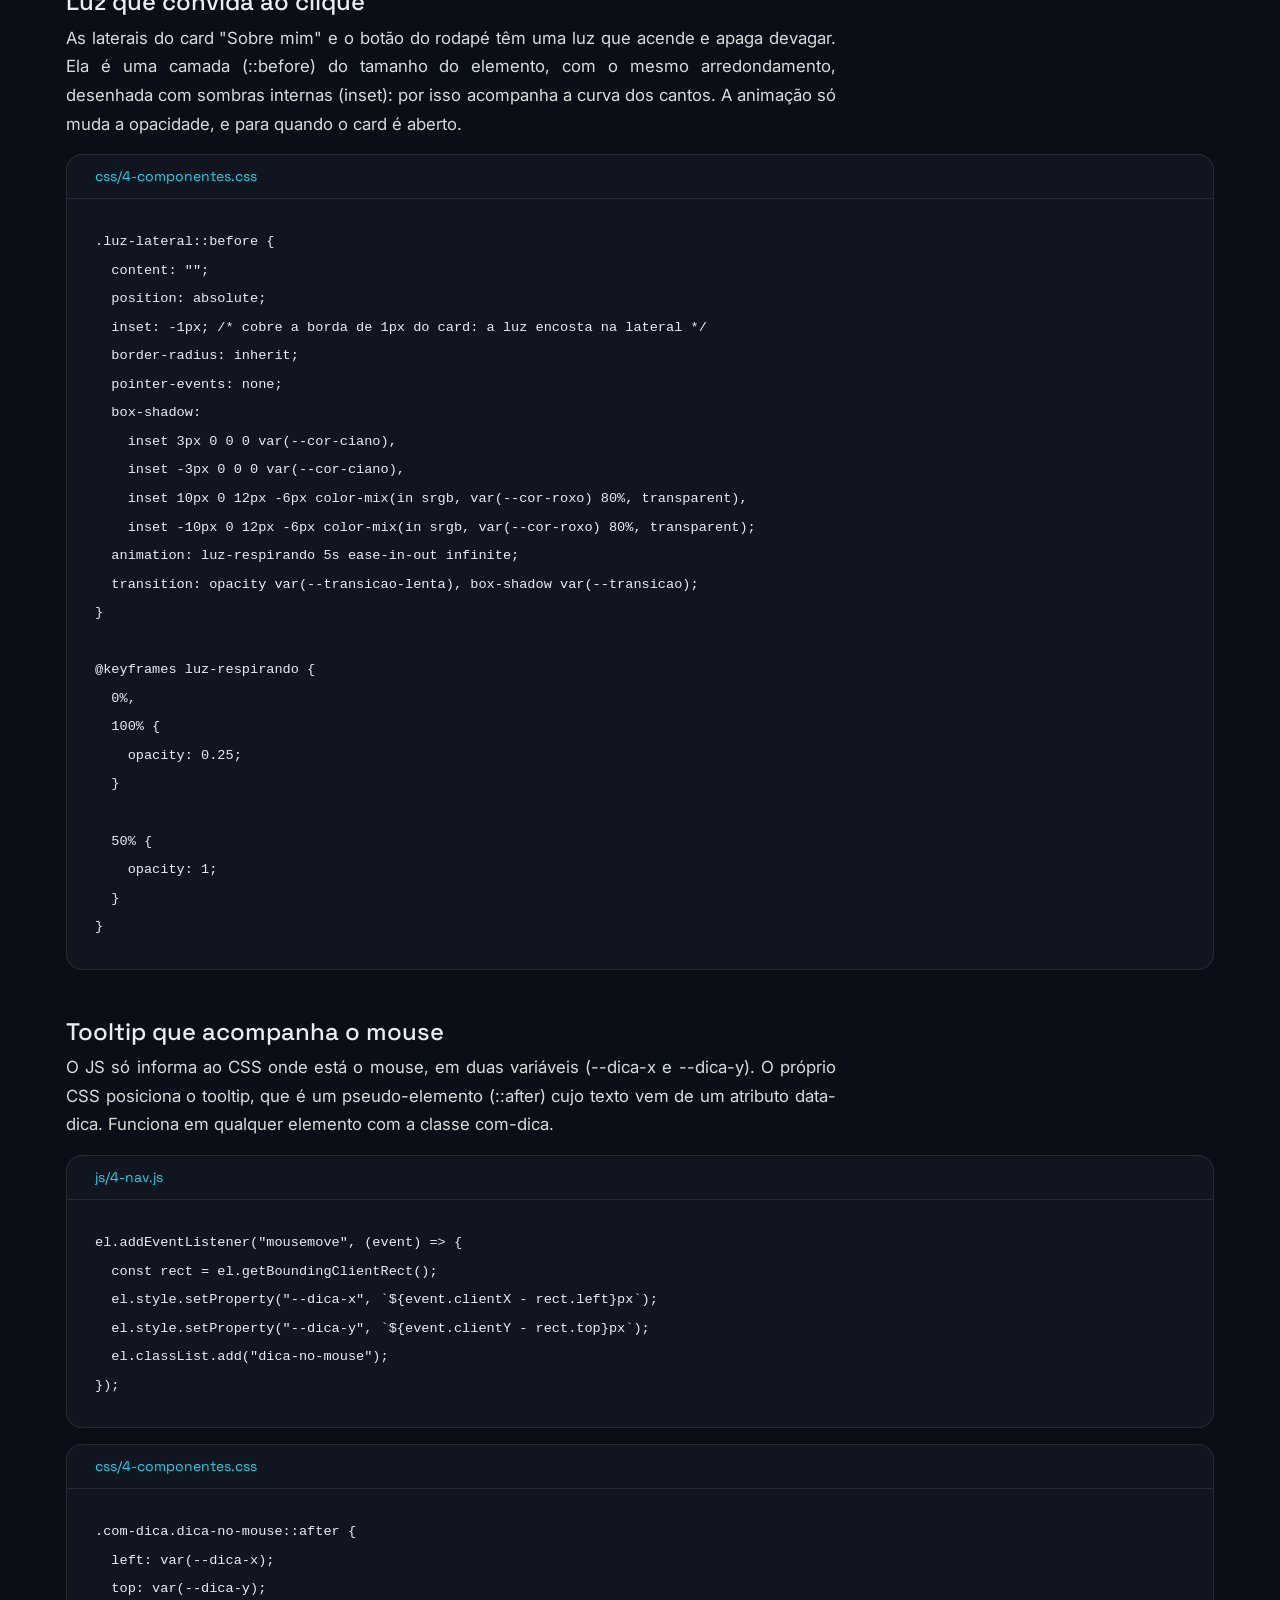
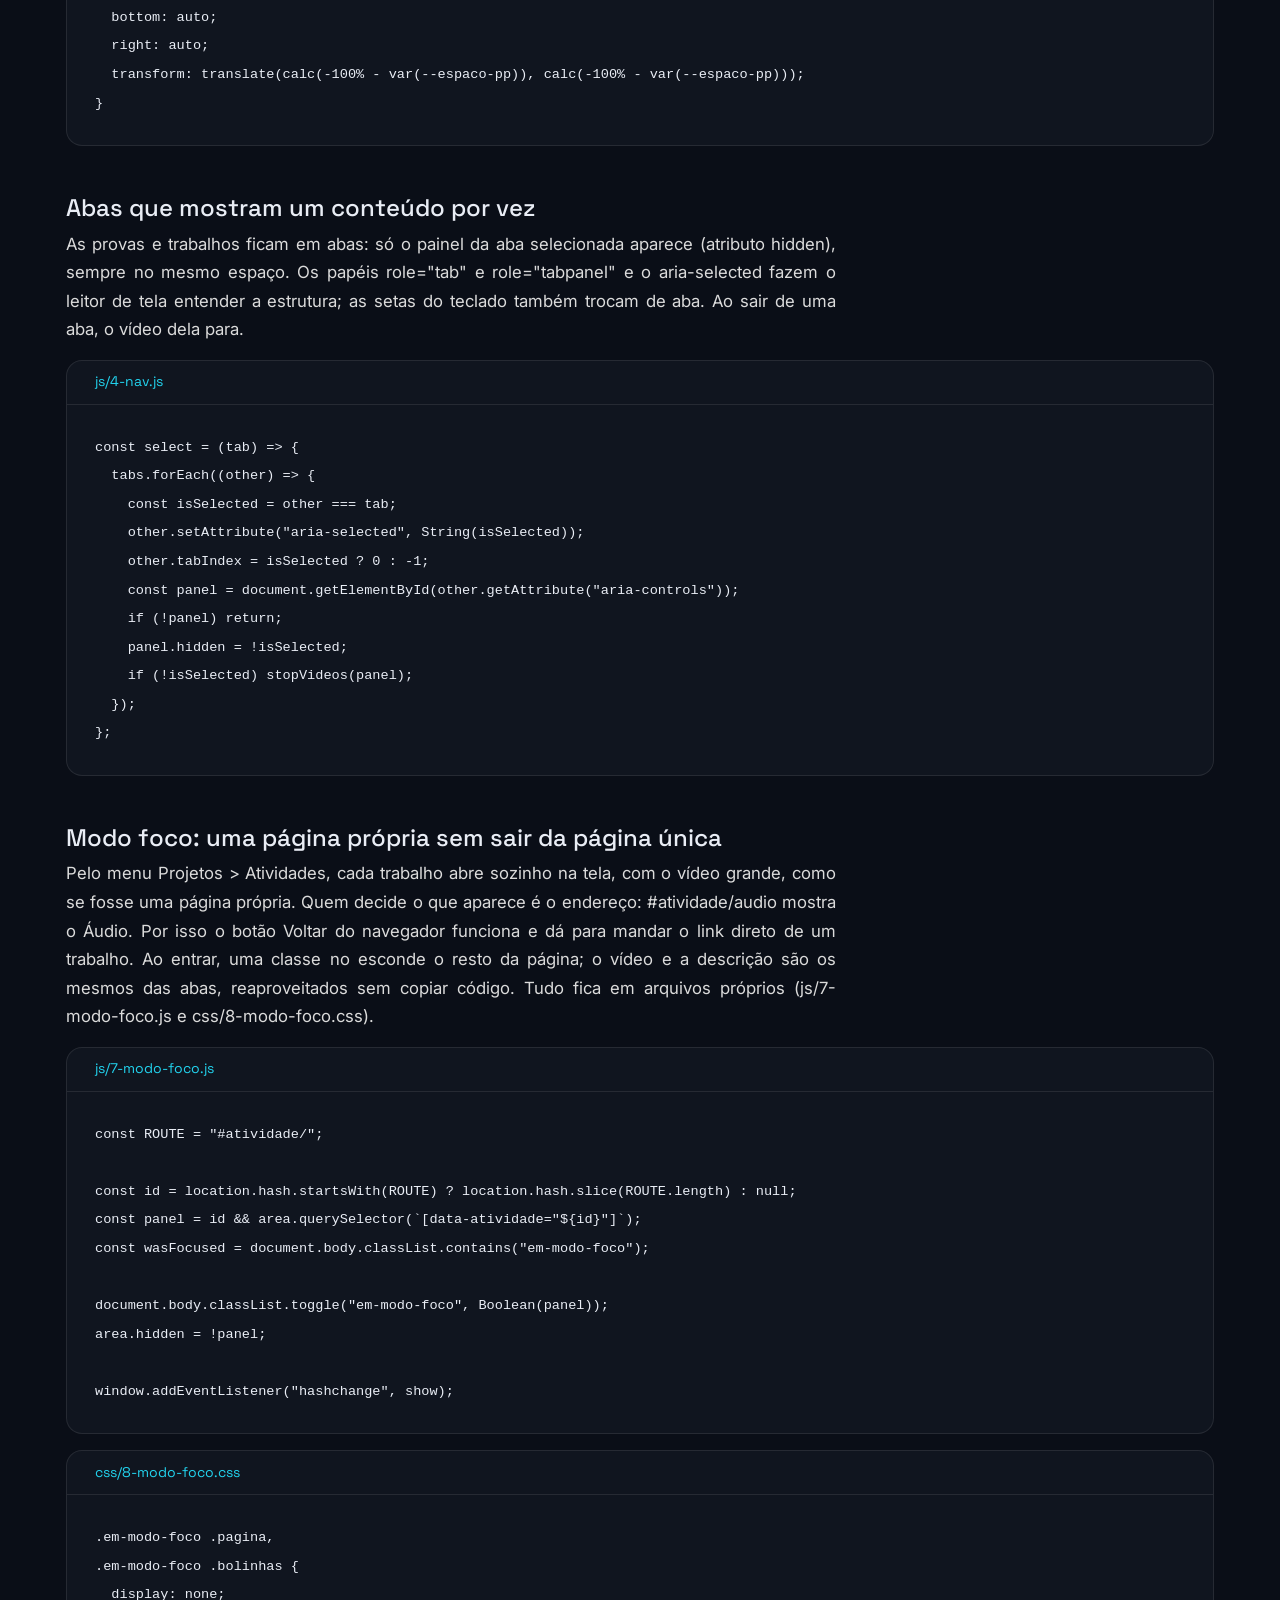
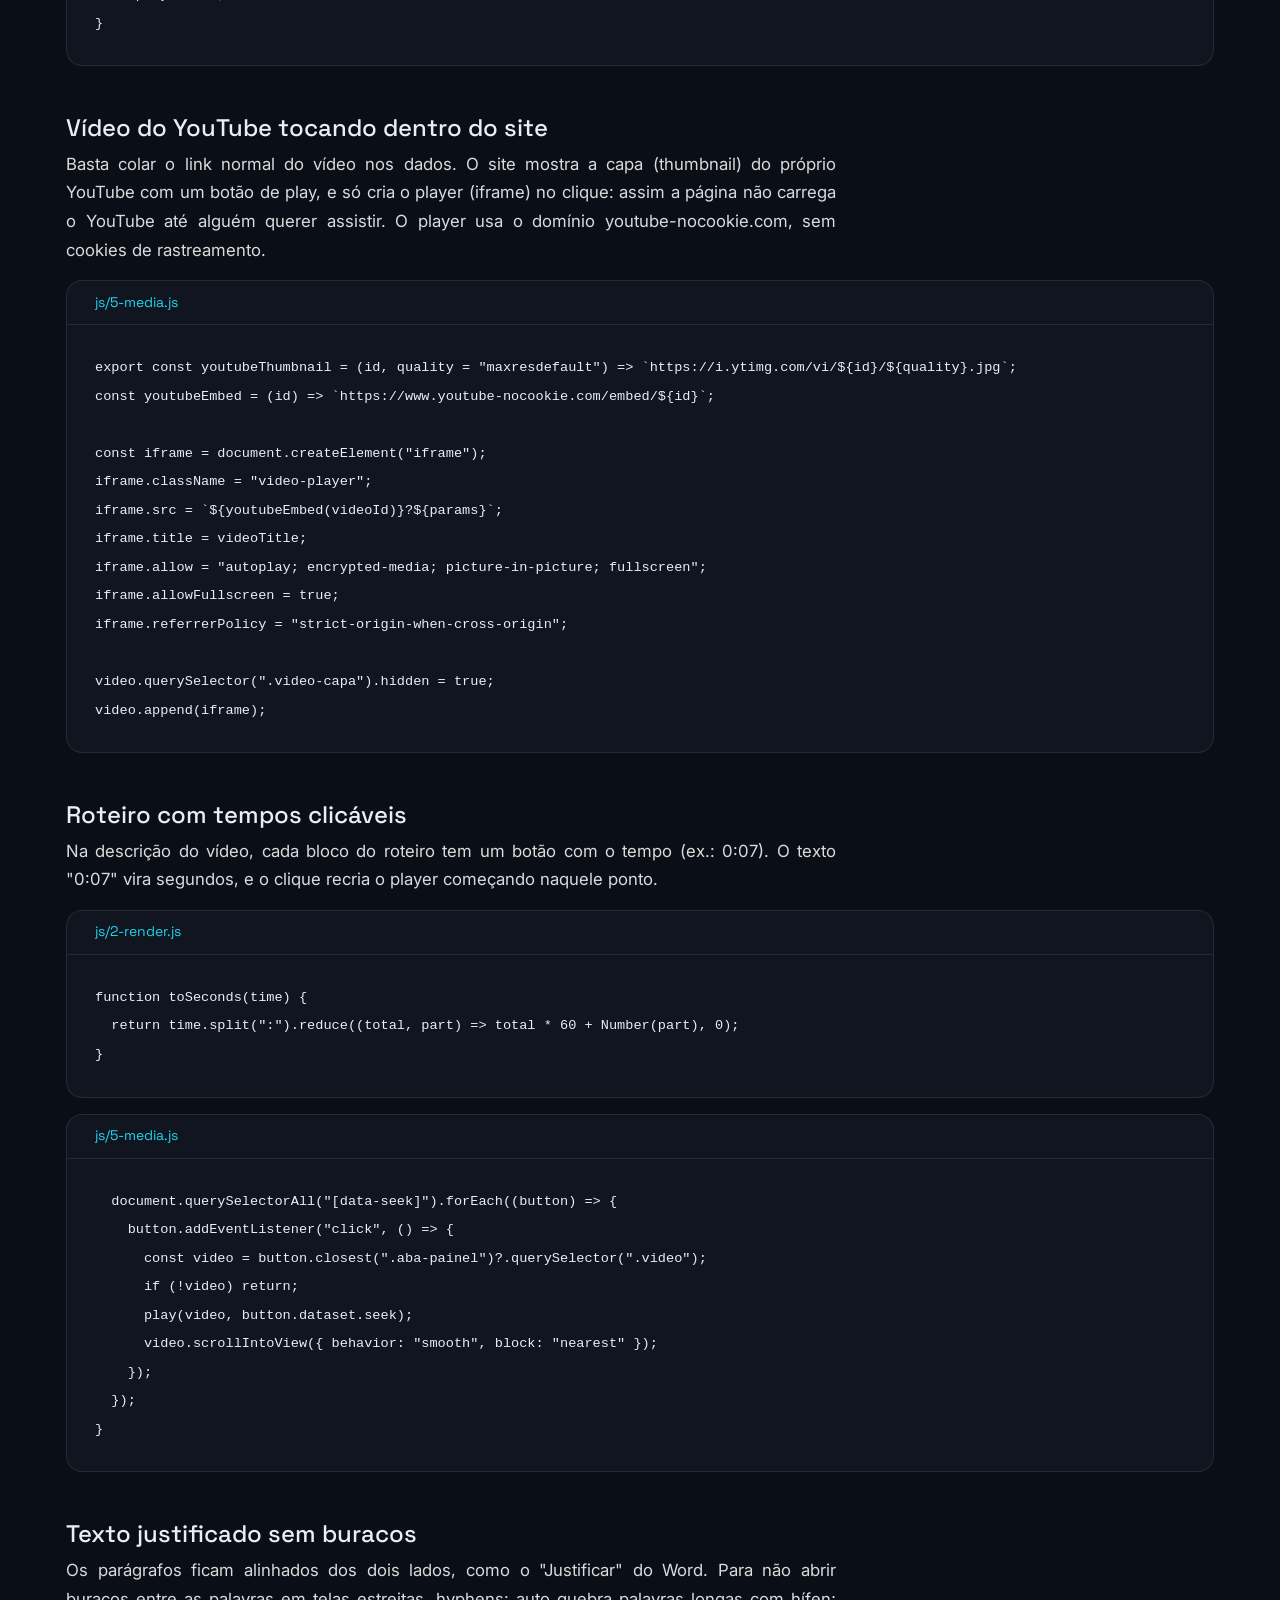
==== commit fbcd2cec: "ajustes youtube-bot" ====
--- a/tecnologias.html
+++ b/tecnologias.html
@@ -43,6 +43,11 @@
       <div class="secao-titulo" id="tutorial-titulo" data-reveal></div>
       <div id="tutorial-passos"></div>
     </section>
+
+    <section id="problemas">
+      <div class="secao-titulo" id="problemas-titulo" data-reveal></div>
+      <div id="problemas-lista"></div>
+    </section>
   </main>
 
   <footer class="rodape">
